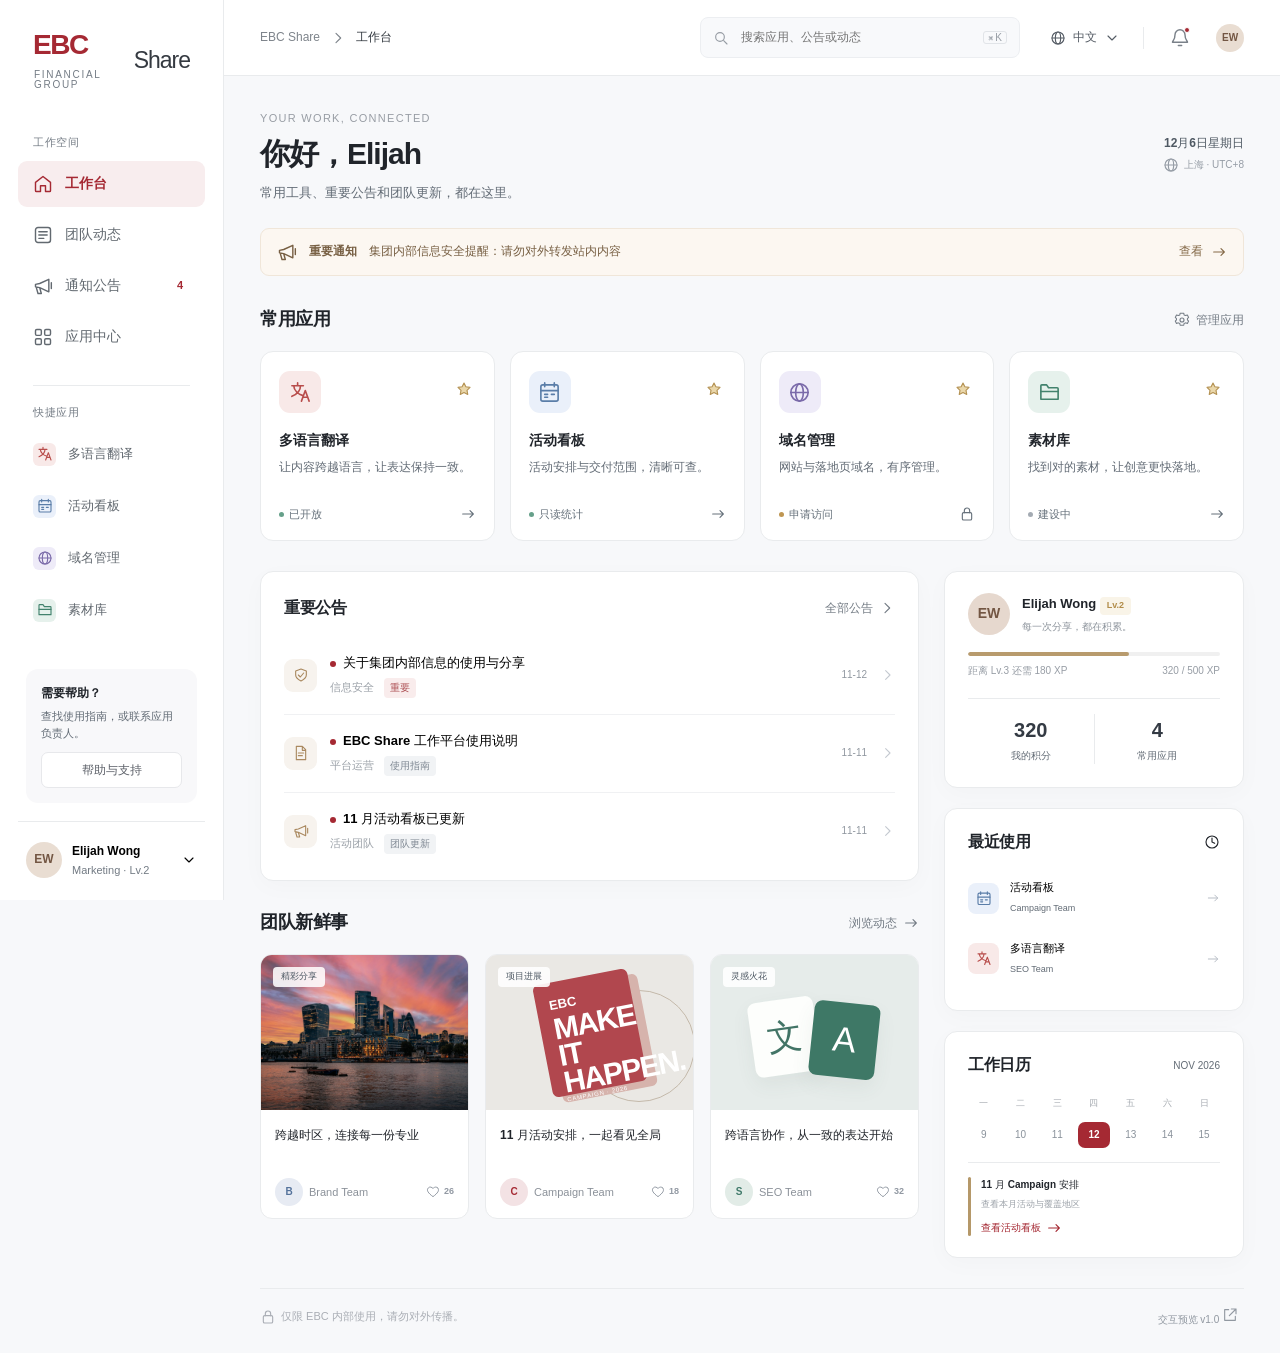
==== projects/2026-11-ebcshare-workplace/demo/index.html @ e0346288 "feat: add interactive bilingual EBC Share frontend visual proposal" ====
<!doctype html>
<html lang="zh-CN">
<head>
  <meta charset="UTF-8"><meta name="viewport" content="width=device-width, initial-scale=1">
  <meta name="theme-color" content="#a52933"><meta name="robots" content="noindex,nofollow">
  <meta name="description" content="EBC Share 集团工作平台：团队动态、工作工具与重要公告。可交互前端视觉方案。">
  <link rel="icon" href="favicon.svg" type="image/svg+xml">
<title>EBC Share · 工作台</title>
  <link rel="stylesheet" href="styles.css">
</head>
<body>
  <a class="skip-link" href="#main">跳转到主要内容 / Skip to content</a>
  <div id="app"></div>
  <div id="overlay-root"></div>
  <div id="toast" class="toast" role="status" aria-live="polite"></div>
  <script src="data.js"></script><script src="app.js"></script>
</body>
</html>
---- projects/2026-11-ebcshare-workplace/demo/styles.css ----
@charset "UTF-8";
:root{--red:#a52933;--red-dark:#85212a;--red-soft:#f8edee;--ink:#20242a;--muted:#737980;--line:#e9ebed;--bg:#f7f8fa;--white:#fff;--green:#337867;--shadow:0 6px 24px #252c3906;--radius:16px;--font:Inter,-apple-system,BlinkMacSystemFont,"Segoe UI","PingFang SC","Microsoft YaHei",sans-serif}
*{box-sizing:border-box}body{margin:0;color:var(--ink);background:var(--bg);font:14px/1.55 var(--font);-webkit-font-smoothing:antialiased}button,input,select,textarea{font:inherit}button,a{-webkit-tap-highlight-color:transparent}button{cursor:pointer}button{border:0}a{color:inherit;text-decoration:none}button:disabled{cursor:not-allowed;opacity:.55}input,textarea,select{min-width:0}img{display:block;max-width:100%}svg{flex-shrink:0}button:focus-visible,a:focus-visible,input:focus-visible,select:focus-visible,textarea:focus-visible{outline:3px solid #377dbb;outline-offset:3px}h1,h2,h3,h4,p{margin:0}h1{font-size:30px;line-height:1.35;letter-spacing:-1px;font-weight:650}h2{font-size:18px;letter-spacing:-.4px;font-weight:650}h3{font-size:16px;font-weight:620}small{font-size:12px}strong{font-weight:650}.muted{color:var(--muted)}.icon{width:20px;height:20px;stroke:currentColor;stroke-width:1.7;fill:none;stroke-linecap:round;stroke-linejoin:round}.icon.small{width:16px;height:16px}.skip-link{position:fixed;top:-80px;left:20px;z-index:999;background:#fff;padding:12px}.skip-link:focus{top:10px}
.sidebar{width:224px;background:var(--white);border-right:1px solid var(--line);position:fixed;inset:0 auto 0 0;z-index:35;display:flex;flex-direction:column;padding:31px 18px 18px}.brand{display:flex;align-items:center;gap:9px;padding:0 15px 31px;letter-spacing:-1px}.brand-ebc{font-family:Arial,sans-serif;font-size:28px;letter-spacing:-1.5px;font-weight:800;color:var(--red);line-height:1}.brand-word{font-size:23px;font-weight:400;color:#353a41}.brand-sub{font-size:10px;letter-spacing:1.7px;color:#999da2;padding-left:1px;line-height:1;margin-top:9px}.nav-caption{font-size:11px;color:#979da3;letter-spacing:.7px;padding:13px 15px 10px}.nav-link{width:100%;display:flex;align-items:center;gap:12px;min-height:46px;padding:12px 15px;margin-bottom:5px;border-radius:9px;color:#626970;transition:background .15s,color .15s;font-weight:500;background:transparent;text-align:left}.nav-link:hover{background:#f5f6f8;color:var(--ink)}.nav-link.active{background:var(--red-soft);color:var(--red);font-weight:650}.nav-link .count{margin-left:auto;background:#fff;padding:0 7px;font-size:11px;border-radius:5px;color:var(--red)}.nav-divider{height:1px;background:var(--line);margin:20px 15px 5px}.sidebar-tools .nav-link{font-size:13px}.app-mini{display:grid;place-items:center;width:23px;height:23px;border-radius:6px}.sidebar-bottom{margin-top:auto}.support-box{margin:28px 8px 18px;background:#f8f8fa;padding:15px;border-radius:12px}.support-box h4{font-size:12px;margin-bottom:5px}.support-box p{font-size:11px;color:var(--muted);margin-bottom:10px}.support-box button{font-size:12px;background:white;border:1px solid #e7e8eb;width:100%;padding:8px;border-radius:7px;color:#5e626a}.profile-row{display:flex;align-items:center;gap:10px;border-top:1px solid var(--line);padding:18px 8px 3px;width:100%;background:white;text-align:left}.avatar{display:grid;place-items:center;width:36px;height:36px;border-radius:50%;background:#e9ddd2;color:#735643;font-size:12px;font-weight:650;flex-shrink:0}.avatar.small{width:28px;height:28px;font-size:10px}.avatar.red{background:#f3e2e4;color:var(--red)}.avatar.green{background:#e2ece7;color:#3f7969}.avatar.blue{background:#e7ebf3;color:#54729b}.profile-copy{flex:1}.profile-copy strong{font-size:12px}.profile-copy span{display:block;font-size:11px;color:#8d9299}.preview-chip{font-size:9px;text-transform:uppercase;letter-spacing:.5px;background:#f2f3f5;border-radius:4px;padding:3px 5px;color:#747a82}
.shell{margin-left:224px}.topbar{height:76px;border-bottom:1px solid var(--line);display:flex;gap:24px;align-items:center;background:#ffffffed;padding:0 36px;position:sticky;top:0;z-index:25;backdrop-filter:blur(12px)}.breadcrumb{display:flex;align-items:center;gap:10px;font-size:12px;color:#7e848b;white-space:nowrap}.breadcrumb b{color:#343a41;font-weight:550}.top-search{margin-left:auto;display:flex;align-items:center;gap:10px;border:1px solid #eceef1;background:#f8f9fb;border-radius:8px;width:320px;padding:9px 12px;color:#969ca4}.top-search input{background:none;border:0;outline:0;width:100%;font-size:12px;color:var(--ink)}.top-search kbd{font:10px var(--font);border:1px solid #e1e4e8;padding:0 4px;border-radius:3px;white-space:nowrap}.top-actions{display:flex;align-items:center;gap:17px}.lang-button{display:flex;align-items:center;gap:7px;background:none;color:#555c65;font-size:12px;min-height:40px}.icon-button{display:grid;place-items:center;width:38px;height:38px;background:none;color:#7a8189;border-radius:8px;position:relative}.icon-button:hover{background:#f0f2f5;color:#222}.notification-dot{position:absolute;width:6px;height:6px;border-radius:50%;right:9px;top:8px;background:var(--red);border:1px solid white}.top-divider{height:22px;width:1px;background:var(--line)}.mobile-toggle{display:none}.main{max-width:1640px;margin:auto;padding:34px 36px 25px;min-height:calc(100vh - 76px)}.page-heading{display:flex;justify-content:space-between;align-items:center;margin-bottom:25px;gap:18px}.page-heading p{color:var(--muted);font-size:13px;margin-top:8px}.page-kicker{font-size:11px;letter-spacing:1.3px;color:#989da4;margin-bottom:7px}.date-box{text-align:right;font-size:12px;color:#7d858e}.date-box strong{display:block;font-weight:550;color:#4f5963;margin-bottom:4px}.date-box span{display:inline-flex;align-items:center;gap:5px;font-size:10px;color:#959ca5}.notice-strip{display:flex;align-items:center;gap:12px;background:#fcf7f1;border:1px solid #f0e6d9;padding:13px 16px;border-radius:9px;margin-bottom:29px;color:#775f43;font-size:12px}.notice-strip strong{white-space:nowrap;font-weight:600}.notice-strip .notice-text{white-space:nowrap;overflow:hidden;text-overflow:ellipsis;flex:1}.notice-strip button{background:none;color:#856a49;padding:0;display:flex;align-items:center;gap:8px;font-size:12px;white-space:nowrap}.section-head{display:flex;justify-content:space-between;align-items:center;margin:0 0 16px;gap:12px}.section-head .sub{font-size:12px;color:#8b929a;margin-left:9px}.text-button{display:inline-flex;align-items:center;gap:6px;background:none;color:#747c85;font-size:12px;padding:6px 0;white-space:nowrap}.text-button:hover{color:var(--red)}.app-grid{display:grid;grid-template-columns:repeat(4,minmax(0,1fr));gap:15px;margin-bottom:30px}.app-card{background:#fff;border:1px solid var(--line);border-radius:13px;padding:19px 18px 17px;transition:transform .18s,border-color .18s,box-shadow .18s;text-align:left;min-width:0;position:relative}.app-card:hover{transform:translateY(-3px);border-color:#d8bec2;box-shadow:0 8px 20px #43313c08}.app-card .app-top{display:flex;justify-content:space-between;align-items:center;margin-bottom:17px}.app-icon{width:42px;height:42px;border-radius:11px;display:grid;place-items:center}.app-icon .icon{width:23px;height:23px;stroke-width:1.7}.tone-red{background:#f8e9e8;color:#b84d4b}.tone-blue{background:#eaf0fa;color:#5a7da8}.tone-purple{background:#eeebf8;color:#7a6aa9}.tone-green{background:#e6f1ec;color:#42826d}.star-button{background:none;padding:4px;color:#c1c6cc}.star-button.active{color:#ad8c54}.star-button.active svg{fill:#ead7aa;stroke:#b49253}.app-card h3{font-size:14px;margin-bottom:5px}.app-card p{font-size:11px;line-height:1.7;color:#8a9098;min-height:37px}.app-footer{display:flex;align-items:center;justify-content:space-between;margin-top:12px;font-size:10px;color:#9aa0a8}.app-footer .icon{width:16px}.tiny-status{display:flex;align-items:center;gap:5px}.status-dot{width:5px;height:5px;border-radius:50%;background:#66a08a}.status-dot.amber{background:#bf9652}.status-dot.gray{background:#a4abb3}.app-open{position:absolute;inset:0;border:0;background:none;border-radius:13px}.app-card .star-button{position:relative;z-index:2}.workspace-grid{display:grid;grid-template-columns:minmax(0,1fr) 300px;gap:25px}.panel{background:#fff;border:1px solid var(--line);border-radius:13px;overflow:hidden;box-shadow:var(--shadow)}.panel-pad{padding:21px 23px}.panel-title{display:flex;align-items:center;justify-content:space-between;margin-bottom:13px}.panel-title h2{font-size:16px}.announcement-row{display:flex;gap:13px;padding:16px 0;align-items:center;border-bottom:1px solid #f0f1f3;width:100%;background:none;text-align:left}.announcement-row:last-child{border-bottom:0;padding-bottom:5px}.announce-icon{background:#f7f3ee;color:#aa8960;width:33px;height:33px;border-radius:9px;display:grid;place-items:center;flex-shrink:0}.announce-icon .icon{width:16px;height:16px}.announce-body{flex:1;min-width:0}.announce-body strong{display:block;font-size:13px;line-height:1.5;font-weight:550;white-space:nowrap;overflow:hidden;text-overflow:ellipsis}.announce-body p{font-size:10px;color:#9ba1a8;margin-top:6px;display:flex;gap:10px;align-items:center}.tiny-tag{display:inline-block;padding:2px 6px;border-radius:4px;font-size:9px;font-weight:500}.tiny-tag.red{background:#f9ecec;color:#ae5256}.tiny-tag.gray{background:#f1f3f5;color:#7e8792}.tiny-tag.green{background:#edf5f0;color:#438268}.announcement-row time{color:#9198a0;font-size:10px;white-space:nowrap}.announcement-row>.icon{color:#c4c9d0;width:15px}.stories-section{margin-top:27px}.story-grid{display:grid;grid-template-columns:repeat(3,minmax(0,1fr));gap:16px}.story-card{border:1px solid var(--line);background:#fff;border-radius:12px;overflow:hidden;min-width:0;transition:box-shadow .18s,transform .18s}.story-card:hover{transform:translateY(-3px);box-shadow:0 8px 25px #30374309}.story-media{height:155px;position:relative;overflow:hidden;cursor:pointer;background:#e8eaef}.story-media img{width:100%;height:100%;object-fit:cover;transition:transform .35s}.story-card:hover img{transform:scale(1.04)}.media-label{position:absolute;top:12px;left:12px;background:#ffffffde;padding:3px 8px;border-radius:4px;font-size:9px;color:#4e5964;backdrop-filter:blur(10px)}.story-content{padding:15px 14px 12px}.story-content h3{font-size:12px;line-height:1.7;font-weight:570;min-height:41px;cursor:pointer}.story-meta{display:flex;align-items:center;gap:6px;margin-top:12px;font-size:9px;color:#8b9199}.story-meta span{flex:1}.like-btn{display:flex;align-items:center;gap:4px;background:none;padding:3px 0;color:#9299a3;font-size:9px}.like-btn .icon{width:14px;height:14px}.like-btn.liked{color:var(--red)}.like-btn.liked svg{fill:#e9bcc1}.media-campaign{background:#eae8e4;display:flex;align-items:center;justify-content:center;gap:8px;isolation:isolate}.campaign-graphic{background:#b1474e;border-radius:6px;width:96px;height:114px;transform:rotate(-11deg);box-shadow:9px 7px 0 #d6b3ac;position:relative;padding:13px;color:#fff;display:flex;flex-direction:column;justify-content:space-between}.campaign-graphic:before{content:"EBC";font-size:13px;font-weight:750}.campaign-graphic b{font-size:30px;line-height:.9;letter-spacing:-1.5px}.campaign-graphic span{font-size:6px;letter-spacing:.8px}.graphic-ring{position:absolute;width:112px;height:112px;border:1px solid #c4b9aa;border-radius:50%;left:calc(50% - 7px);top:35px;z-index:-1}.media-translation{background:#e6ecea;display:grid;place-items:center;isolation:isolate}.language-art{display:flex;align-items:center;font-weight:500;gap:8px;transform:rotate(-8deg)}.language-art i{display:grid;place-items:center;width:66px;height:75px;background:#fdfefc;border-radius:8px;font-size:35px;font-style:normal;box-shadow:0 8px 20px #45605312;color:#427466}.language-art i+ i{background:#3e7866;color:#fff;margin-left:-12px;transform:rotate(14deg) translateY(12px)}.media-design{background:#e8e8f2;display:grid;place-items:center}.design-art{display:grid;grid-template-columns:repeat(2,54px);gap:7px;transform:rotate(-12deg)}.design-art i{width:54px;height:54px;background:#a7a1c4;border-radius:6px}.design-art i:nth-child(2){background:#d1aec3;border-radius:50%}.design-art i:nth-child(3){background:#f5f1eb}.design-art i:nth-child(4){background:#7f839f;border-radius:4px 28px 4px 4px}.media-life{background:#e9ddcc;display:grid;place-items:center}.life-art{width:95px;height:95px;border-radius:50%;border:17px solid #c09d6e;box-shadow:0 0 0 8px #f8f4eb,12px 18px 18px #755f371f}.right-col{display:flex;flex-direction:column;gap:20px}.personal-head{display:flex;align-items:center;gap:12px}.personal-head .avatar{width:42px;height:42px;background:#e6d8ce;font-size:14px}.personal-head h3{font-size:13px}.personal-head p{font-size:10px;color:#8d949c;margin-top:4px}.level{display:inline-flex;align-items:center;gap:4px;font-size:9px;color:#b28d4a;background:#f9f4e8;padding:2px 7px;border-radius:4px}.progress-track{height:4px;background:#f0f0f0;border-radius:10px;margin:17px 0 7px;overflow:hidden}.progress-track span{display:block;height:100%;background:#b89b6d;width:64%;border-radius:10px}.progress-label{display:flex;justify-content:space-between;font-size:9px;color:#979da5}.personal-stats{display:flex;justify-content:space-between;margin:19px 0 2px;padding-top:15px;border-top:1px solid var(--line)}.personal-stats button{background:none;text-align:center;flex:1;color:var(--muted);font-size:10px}.personal-stats strong{display:block;color:#343b44;font-size:20px;font-weight:600;margin-bottom:2px;font-variant-numeric:tabular-nums}.personal-stats button+button{border-left:1px solid var(--line)}.recent-item{display:flex;align-items:center;gap:11px;padding:11px 0;background:none;width:100%;text-align:left}.recent-item .app-icon{width:31px;height:31px;border-radius:8px}.recent-item .app-icon .icon{width:16px}.recent-item .copy{flex:1;min-width:0}.recent-item strong{display:block;font-size:11px;font-weight:550}.recent-item span.muted{font-size:9px}.recent-item>.icon{width:14px;color:#b8bec6}.mini-calendar{display:grid;grid-template-columns:repeat(7,1fr);gap:5px;text-align:center;font-size:10px;margin:12px 0 14px}.mini-calendar span{display:grid;place-items:center;height:26px;color:#8a929b}.mini-calendar .cal-today{background:var(--red);color:white;border-radius:7px;font-weight:650}.mini-calendar .cal-day{color:#a5aab0;font-size:9px}.schedule-item{display:flex;gap:10px;border-top:1px solid var(--line);padding-top:14px}.schedule-bar{width:3px;background:#b59869;border-radius:2px;flex-shrink:0}.schedule-item strong{font-size:10px;display:block;font-weight:550}.schedule-item p{color:#9ca2a9;font-size:9px;margin-top:5px}.schedule-item button{font-size:10px;background:none;color:var(--red);padding:8px 0 0;display:flex;gap:5px;align-items:center}.footer{color:#aaaeb5;font-size:10px;display:flex;justify-content:space-between;gap:12px;margin-top:30px;padding-top:17px;border-top:1px solid var(--line)}.footer span{display:flex;align-items:center;gap:5px}.footer button{background:none;color:#9198a1;font-size:10px}.mobile-nav{display:none}
.button{display:inline-flex;justify-content:center;align-items:center;gap:7px;border:1px solid #e0e3e7;background:#fff;color:#59616a;padding:10px 16px;border-radius:8px;font-weight:550;font-size:12px;min-height:40px;transition:background .15s}.button:hover{background:#f5f6f8}.button.primary{background:var(--red);color:#fff;border-color:var(--red)}.button.primary:hover{background:var(--red-dark)}.button.soft{background:var(--red-soft);color:var(--red);border-color:transparent}.button .icon{width:16px;height:16px}.toolbar{display:flex;align-items:center;gap:14px;margin-bottom:22px;flex-wrap:wrap}.tabs{display:flex;gap:6px;flex-wrap:wrap}.tab{padding:9px 15px;border-radius:7px;background:transparent;color:#7b828b;font-size:12px;min-height:38px}.tab.active{background:#fff;box-shadow:0 2px 5px #27324107;color:#333a43;border:1px solid #e5e7ea}.tab:not(.active):hover{background:#eceff3}.filters{margin-left:auto;display:flex;gap:9px;align-items:center}.field{border:1px solid #dfe3e7;background:#fff;border-radius:8px;min-height:40px;padding:9px 12px;outline:none;font-size:12px;color:#4c5560}.field:focus{border-color:#bd8c92}.search-field{min-width:200px}.app-catalog{grid-template-columns:repeat(3,minmax(0,1fr));gap:22px}.app-catalog .app-card{padding:24px;min-height:230px}.app-catalog .app-icon{width:48px;height:48px}.app-catalog .app-card h3{font-size:17px}.app-catalog .app-card p{font-size:12px;min-height:43px}.app-catalog .app-footer{font-size:11px;margin-top:22px}.category-eyebrow{font-size:10px;color:#959da6;margin-bottom:5px}.catalog-intro{border:1px dashed #d9dfe5;border-radius:13px;display:flex;gap:18px;align-items:center;padding:25px;background:#fafbfc;color:#77818b}.catalog-intro h3{font-size:14px;color:#535e69;margin-bottom:4px}.catalog-intro p{font-size:12px}.catalog-intro .icon{width:30px;height:30px;color:#9aa3ad}.community-layout{display:grid;grid-template-columns:minmax(0,1fr) 270px;gap:26px}.community-grid{grid-template-columns:repeat(3,minmax(0,1fr))}.community-grid .story-media{height:210px}.community-grid .story-content h3{font-size:13px}.community-grid .story-meta{font-size:10px}.community-grid .story-card:nth-child(3n+2) .story-media{height:240px}.community-layout .section-head{margin-bottom:18px}.leader-row{display:flex;align-items:center;gap:10px;padding:12px 0;font-size:11px}.leader-rank{width:15px;color:#a7a0a0;font-variant-numeric:tabular-nums}.leader-rank.top{color:#b89556;font-weight:650}.leader-name{flex:1}.leader-name small{display:block;font-size:9px;color:#939ba4;margin-top:3px}.leader-points{font-size:11px;color:#858d96;font-variant-numeric:tabular-nums}.community-prompt{padding:22px;border:1px solid #e9e0d6;background:#fcf9f5;border-radius:13px;margin-top:20px}.community-prompt h3{font-size:14px;margin-bottom:7px}.community-prompt p{font-size:11px;color:#96856d;line-height:1.9;margin-bottom:15px}.empty{padding:60px 20px;text-align:center;color:#949da6;grid-column:1/-1}.empty .icon{width:36px;height:36px;margin-bottom:12px}.empty h3{font-size:15px;color:#65717c;margin-bottom:7px}.empty p{font-size:12px}.empty .button{margin-top:18px}.full-announcements .announcement-row{padding:23px 3px}.full-announcements .announce-body strong{font-size:15px}.full-announcements .announce-body p{font-size:11px}.full-announcements .announce-icon{width:42px;height:42px;margin-right:8px}.full-announcements .announcement-row time{font-size:11px}.unread-dot{width:6px;height:6px;display:inline-block;border-radius:50%;background:var(--red);margin-right:7px}.news-layout{display:grid;grid-template-columns:minmax(0,1fr) 260px;gap:25px}.info-card p{font-size:12px;color:#88929a;line-height:1.9;margin-top:12px}.info-link{display:flex;align-items:center;gap:9px;padding:12px 0;border-top:1px solid var(--line);font-size:12px;background:none;color:#687580;width:100%;text-align:left;margin-top:15px}
.modal-backdrop{position:fixed;inset:0;background:#18212d60;backdrop-filter:blur(4px);z-index:90;display:flex;align-items:center;justify-content:center;padding:24px;animation:fade .15s}.modal{background:#fff;border-radius:18px;width:min(660px,100%);max-height:calc(100dvh - 48px);overflow:auto;box-shadow:0 24px 80px #1c26382b;position:relative}.modal.large{width:min(920px,100%)}.modal.drawer{border-radius:18px 0 0 18px;width:430px;height:100dvh;max-height:100dvh;margin-left:auto}.modal-backdrop.drawer-backdrop{padding:0}.modal-head{padding:23px 28px;border-bottom:1px solid var(--line);display:flex;align-items:center;justify-content:space-between;gap:15px}.modal-head h2{font-size:18px}.modal-body{padding:27px 28px}.modal-foot{display:flex;justify-content:flex-end;gap:10px;padding:19px 28px;border-top:1px solid var(--line);background:#fcfcfd;position:sticky;bottom:0}.modal-body .lead{font-size:13px;color:#858e97;line-height:1.9;margin-bottom:20px}.modal-body label{display:block;font-weight:550;font-size:12px;margin:17px 0 7px}.modal-body .field{width:100%}.modal-body textarea{min-height:130px;resize:vertical}.form-error{font-size:11px;color:var(--red);margin:7px 0}.form-note{font-size:11px;color:#9a8286;margin:12px 0}.modal-app-head{display:flex;gap:15px;align-items:center;margin-bottom:23px}.modal-app-head .app-icon{width:58px;height:58px}.modal-app-head h3{font-size:22px}.modal-app-head p{font-size:12px;color:#9199a2;margin-top:5px}.details-grid{display:grid;grid-template-columns:1fr 1fr;gap:21px;padding:23px 0;border-top:1px solid var(--line);border-bottom:1px solid var(--line)}.details-grid dt{color:#929ca6;font-size:11px;margin-bottom:5px}.details-grid dd{margin:0;font-size:12px;color:#4b5965}.callout{padding:15px 17px;background:#f8f9fb;border:1px solid #eceff3;border-radius:9px;font-size:12px;color:#7e8994;line-height:1.8;margin-top:20px}.callout strong{color:#5b6876}.check-row{display:flex;align-items:center;gap:12px;padding:15px 0;border-bottom:1px solid var(--line)}.check-row .app-icon{width:36px;height:36px}.check-row strong{font-size:13px;flex:1}.check-row input{accent-color:var(--red);width:17px;height:17px}.toast{position:fixed;bottom:30px;left:calc(50% + 112px);transform:translate(-50%,15px);background:#27322ff2;color:#fff;padding:12px 22px;border-radius:10px;z-index:120;font-size:12px;box-shadow:0 8px 25px #12222225;opacity:0;pointer-events:none;transition:.2s;max-width:calc(100vw - 40px);text-align:center}.toast.visible{opacity:1;transform:translate(-50%,0)}.article-title{font-size:25px;line-height:1.6;margin-bottom:14px}.article-meta{display:flex;align-items:center;gap:10px;color:#949da5;font-size:11px;border-bottom:1px solid var(--line);padding-bottom:21px;margin-bottom:24px}.article-text p{font-size:14px;line-height:2;color:#66717a;margin-bottom:18px;white-space:pre-line}.article-text h3{font-size:16px;margin:25px 0 12px}.article-cover{border-radius:10px;margin-bottom:25px;overflow:hidden}.article-cover .story-media{height:260px}.article-actions{display:flex;gap:16px;align-items:center;padding-top:18px;border-top:1px solid var(--line)}.article-actions .like-btn{font-size:12px;padding:9px}.article-actions .like-btn .icon{width:19px;height:19px}.notification-item{padding:18px 0;border-bottom:1px solid var(--line);display:flex;gap:12px;background:none;width:100%;text-align:left}.notification-item strong{font-size:13px;display:block}.notification-item p{font-size:11px;color:#8c969f;margin:5px 0}.notification-item small{font-size:10px;color:#acb2b9}.notification-item .icon{color:#ab7780;width:18px}.tab-line{border-bottom:1px solid var(--line);display:flex;gap:24px;margin-bottom:20px}.tab-line button{background:none;padding:13px 0;color:#8d96a0;font-size:12px;border-bottom:2px solid transparent}.tab-line button.active{color:var(--red);border-color:var(--red)}.mobile-sidebar-backdrop{display:none}
.board-summary{display:grid;grid-template-columns:repeat(4,minmax(0,1fr));gap:17px;margin-bottom:25px}.metric{padding:20px 22px;background:white;border:1px solid var(--line);border-radius:12px}.metric>span{color:#8c969f;font-size:11px}.metric strong{display:block;font-size:29px;line-height:1.3;font-weight:600;margin:7px 0;color:#34424d;font-variant-numeric:tabular-nums}.metric strong small{font-size:12px;font-weight:400;color:#adb3b9;margin-left:5px}.metric p{font-size:10px;color:#a0a8b0}.board-chart{display:flex;gap:16px;align-items:flex-end;height:190px;padding:20px 20px 0}.chart-bar{flex:1;display:flex;align-items:center;flex-direction:column;height:100%;justify-content:flex-end;gap:7px;background:none;font-size:10px;color:#8d98a3;padding:0}.bar-track{width:70%;background:#eee5e6;border-radius:5px 5px 0 0;max-width:50px;transition:background .2s}.chart-bar.selected .bar-track,.chart-bar:hover .bar-track{background:#ae5962}.chart-bar b{font-size:10px;color:#6c7883;font-weight:500}.chart-bar span:last-child{margin-top:5px}.board-charts{display:grid;grid-template-columns:1.35fr 1fr;gap:22px;margin-bottom:25px}.type-bars{padding-top:10px}.type-row{display:grid;grid-template-columns:110px 1fr 22px;gap:12px;align-items:center;font-size:10px;color:#89939c;padding:5px 0}.type-track{height:7px;background:#f3f3f5;border-radius:4px;overflow:hidden}.type-track span{display:block;background:#bba9ad;height:100%;border-radius:4px}.table-wrap{overflow-x:auto}table{border-collapse:collapse;width:100%;font-size:12px}th{font-size:10px;font-weight:550;color:#89939c;background:#f8f9fb;text-align:left;padding:13px 17px;white-space:nowrap}td{padding:17px;border-bottom:1px solid #eef0f3;color:#667480}tbody tr:last-child td{border-bottom:0}tbody tr:hover{background:#fcfafb}td strong{font-size:12px;font-weight:550;color:#3a4853}.table-chips{display:flex;gap:4px;flex-wrap:wrap}.table-chips span{font-size:9px;padding:3px 6px;background:#f3f1f4;border-radius:4px;color:#8c8290}.board-table-top{padding:20px 22px 0}.board-table-top .toolbar{margin-bottom:16px}.pagination{display:flex;justify-content:space-between;align-items:center;padding:17px 22px;color:#98a0a8;font-size:11px}.pagination .button{padding:5px 10px;min-height:30px;font-size:10px}.board-note{padding:15px 20px;background:#fcfaf7;font-size:10px;color:#9b8a74;border-top:1px solid #f0e9df;line-height:1.9}.preview-label{font-size:10px;color:#9b8a75;background:#f6f0e8;padding:3px 8px;border-radius:4px}.tool-placeholder{border:1px solid var(--line);background:#fff;border-radius:13px;padding:28px}.tool-placeholder h2{font-size:19px;margin-bottom:10px}.tool-placeholder p{color:#8c959f;font-size:12px;line-height:1.9}.inline-actions{display:flex;gap:10px;flex-wrap:wrap;margin-top:20px}.tool-split{display:grid;grid-template-columns:1fr 1fr;gap:0;border:1px solid var(--line);border-radius:12px;overflow:hidden;margin-top:20px}.tool-pane{padding:22px;min-height:240px;background:#fff}.tool-pane+div{border-left:1px solid var(--line);background:#fafbfc}.tool-pane textarea{width:100%;border:0;outline:none;resize:vertical;min-height:180px;font-size:14px;line-height:1.9}.tool-pane p{font-size:14px;line-height:1.9}.tagline-row{display:flex;justify-content:space-between;align-items:center;margin-bottom:20px}.asset-grid{display:grid;grid-template-columns:repeat(3,1fr);gap:20px}.asset-card{border:1px solid var(--line);border-radius:12px;background:white;overflow:hidden}.asset-card .story-media{height:180px}.asset-card .asset-details{padding:16px}.asset-details h3{font-size:13px}.asset-details p{font-size:10px;color:#9aa2aa;margin:7px 0}.asset-details .button{width:100%;margin-top:10px}.profile-banner{display:flex;align-items:center;gap:24px;background:#fff;border:1px solid var(--line);padding:28px;border-radius:14px;margin-bottom:25px}.profile-banner .avatar{width:66px;height:66px;font-size:22px}.profile-banner h2{font-size:23px}.profile-banner p{font-size:12px;color:#8c969f;margin-top:7px}.profile-banner .button{margin-left:auto}.settings-row{display:flex;align-items:center;gap:20px;border-bottom:1px solid var(--line);padding:20px 0}.settings-row:last-child{border:0}.settings-row .settings-copy{flex:1}.settings-row strong{font-size:13px;display:block}.settings-row p{font-size:11px;color:#98a1a9;margin-top:5px}.settings-row select{width:170px}.upload-zone{border:1px dashed #d3d9df;border-radius:9px;padding:20px;text-align:center;background:#fafbfc;color:#8c959d;font-size:12px}.upload-zone input{margin-top:10px;font-size:11px;max-width:100%}.tag-pills{display:flex;gap:7px;flex-wrap:wrap}.tag-pill{background:#f0f2f5;font-size:10px;color:#7f8b97;padding:4px 8px;border-radius:4px}
@keyframes fade{from{opacity:0}to{opacity:1}}@media(min-width:1700px){.main{padding:42px 55px}.topbar{padding:0 55px}.workspace-grid{grid-template-columns:minmax(0,1fr) 330px}.story-media{height:190px}.app-card{padding:24px}.app-card h3{font-size:16px}.app-card p{font-size:12px}.community-grid .story-media{height:250px}}
@media(max-width:1250px){.sidebar{width:200px;padding-left:13px;padding-right:13px}.shell{margin-left:200px}.topbar{padding:0 26px;gap:15px}.main{padding:28px 26px}.top-search{width:270px}.workspace-grid{grid-template-columns:minmax(0,1fr) 260px;gap:18px}.app-grid{gap:12px}.app-card{padding:16px 14px}.app-card p{font-size:10px}.community-layout{grid-template-columns:minmax(0,1fr) 230px;gap:20px}.community-grid{grid-template-columns:repeat(2,1fr)}.story-grid{gap:12px}.story-media{height:135px}.story-content{padding:12px}.story-meta{gap:4px}.toast{left:calc(50% + 100px)}}
@media(max-width:1080px){.sidebar{width:80px;padding:24px 10px 15px}.brand{padding:0 7px 25px}.brand-ebc{font-size:24px}.brand-word,.brand-sub,.nav-caption,.nav-link>span:not(.app-mini),.nav-link>.count,.sidebar-tools,.support-box,.profile-copy,.preview-chip,.sidebar .nav-divider{display:none}.nav-link{padding:13px;justify-content:center;margin-bottom:10px}.profile-row{justify-content:center;padding:15px 0}.profile-row>.icon{display:none}.shell{margin-left:80px}.breadcrumb{display:none}.topbar{padding:0 25px}.top-search{margin-left:0;margin-right:auto;width:min(430px,60%)}.workspace-grid{grid-template-columns:minmax(0,1fr) 250px}.right-col .panel-pad{padding:19px}.app-catalog{grid-template-columns:repeat(2,minmax(0,1fr))}.community-layout{grid-template-columns:minmax(0,1fr) 230px}.toast{left:calc(50% + 40px)}.story-grid{grid-template-columns:repeat(2,minmax(0,1fr))}.stories-section .story-card:last-child{display:none}.news-layout{grid-template-columns:1fr}.news-layout aside{display:none}.board-charts{grid-template-columns:1fr 1fr}.type-row{grid-template-columns:90px 1fr 20px;font-size:9px}.asset-grid{grid-template-columns:repeat(2,1fr)}}
@media(max-width:780px){.workspace-grid{grid-template-columns:1fr}.right-col{display:grid;grid-template-columns:1fr 1fr;gap:18px}.right-col>.panel:first-child{display:none}.app-grid{grid-template-columns:repeat(2,minmax(0,1fr))}.app-card h3{font-size:15px}.app-card p{font-size:12px;min-height:0}.app-footer{margin-top:15px}.community-layout{grid-template-columns:1fr}.community-layout aside{display:none}.date-box{display:none}.board-charts{grid-template-columns:1fr}.board-summary{grid-template-columns:repeat(2,1fr)}.page-heading{align-items:flex-start}.page-heading h1{font-size:27px}.story-media{height:180px}.community-grid .story-media,.community-grid .story-card:nth-child(3n+2) .story-media{height:210px}.filters{margin-left:0}.toolbar{gap:12px}.table-wrap table{min-width:780px}.page-heading p{font-size:12px}.app-catalog .app-card{padding:21px}.board-chart{height:170px}.tool-split{grid-template-columns:1fr}.tool-pane+div{border-left:0;border-top:1px solid var(--line)}}
@media(max-width:600px){body{font-size:14px}.sidebar{display:none}.sidebar.is-open{display:flex;width:224px;z-index:80}.sidebar.is-open .brand-word,.sidebar.is-open .brand-sub,.sidebar.is-open .nav-caption,.sidebar.is-open .nav-link>span:not(.app-mini),.sidebar.is-open .sidebar-tools,.sidebar.is-open .support-box,.sidebar.is-open .profile-copy,.sidebar.is-open .preview-chip{display:block}.sidebar.is-open .nav-link{justify-content:flex-start}.sidebar.is-open .brand{padding:10px 15px 25px}.sidebar.is-open .brand-ebc{font-size:28px}.mobile-sidebar-backdrop.open{display:block;position:fixed;inset:0;background:#1b273e66;z-index:79;backdrop-filter:blur(2px)}.shell{margin-left:0}.topbar{height:62px;padding:0 17px;gap:12px}.mobile-toggle{display:grid;width:30px}.top-search{border:0;background:transparent;padding:5px 0;width:auto;flex:1}.top-search input{font-size:12px}.top-search kbd,.top-divider,.top-actions>.avatar{display:none}.top-actions{gap:9px}.lang-button{font-size:11px}.lang-button .icon{display:none}.main{padding:25px 18px 95px}.page-heading{margin-bottom:19px}.page-heading h1{font-size:25px}.page-heading p{font-size:11px;margin-top:7px}.page-kicker{font-size:9px}.notice-strip{padding:11px 12px;margin-bottom:24px;gap:8px;font-size:11px}.notice-strip strong{display:none}.notice-strip button{font-size:0;gap:0}.notice-strip button .icon{width:14px}.notice-strip>.icon{width:15px;height:15px}.section-head{margin-bottom:13px}.section-head h2{font-size:16px}.text-button{font-size:11px}.app-grid{gap:11px;margin-bottom:25px}.app-card{padding:17px 15px}.app-card .app-top{margin-bottom:13px}.app-icon{width:36px;height:36px;border-radius:9px}.app-icon .icon{width:21px;height:21px}.app-card h3{font-size:13px}.app-card p{font-size:10px;line-height:1.7;min-height:34px}.app-footer{font-size:9px;margin-top:11px}.workspace-grid{gap:20px}.panel-pad{padding:19px 17px}.panel-title h2{font-size:15px}.announcement-row{gap:10px;padding:15px 0}.announce-body strong{font-size:12px}.announce-body p{font-size:9px}.announcement-row time{font-size:9px}.announcement-row>.icon{display:none}.announce-icon{width:29px;height:29px;border-radius:7px}.story-grid{gap:11px}.story-media{height:142px}.story-content{padding:12px}.story-content h3{font-size:11px;min-height:38px}.story-meta .avatar{width:22px;height:22px;font-size:8px}.story-meta{font-size:8px;flex-wrap:wrap}.story-meta .like-btn{font-size:9px}.right-col{grid-template-columns:1fr}.right-col>.panel:last-child{display:none}.footer{font-size:9px;flex-wrap:wrap;margin-top:24px}.footer span{max-width:100%;line-height:1.8}.mobile-nav{display:flex;position:fixed;bottom:0;left:0;right:0;padding:8px 10px calc(8px + env(safe-area-inset-bottom));background:#fffffff0;backdrop-filter:blur(15px);z-index:40;justify-content:space-around;border-top:1px solid var(--line)}.mobile-nav a{display:flex;flex-direction:column;align-items:center;justify-content:center;gap:3px;font-size:9px;color:#959da6;min-width:60px;min-height:42px}.mobile-nav a.active{color:var(--red)}.mobile-nav .icon{width:20px;height:20px}.toast{bottom:85px;left:50%;width:max-content;max-width:90%;font-size:11px}.app-catalog{grid-template-columns:1fr;gap:15px}.app-catalog .app-card{min-height:210px;padding:22px}.app-catalog .app-card p{font-size:12px}.app-catalog .app-card h3{font-size:17px}.app-catalog .app-footer{margin-top:17px}.app-catalog .app-icon{width:42px;height:42px}.catalog-intro{padding:20px}.tabs{gap:1px}.tab{font-size:11px;padding:8px 10px;min-height:40px}.filters{width:100%}.filters .field{flex:1;width:0}.search-field{min-width:0}.community-grid .story-media,.community-grid .story-card:nth-child(3n+2) .story-media{height:180px}.community-grid .story-content h3{font-size:11px}.community-grid .story-meta{font-size:8px}.page-heading>.button{padding:8px 11px;font-size:11px;white-space:nowrap}.button{min-height:44px}.full-announcements .announcement-row{padding:21px 0}.full-announcements .announce-body strong{white-space:normal;font-size:13px}.full-announcements .announce-body p{font-size:9px}.full-announcements .announce-icon{width:32px;height:32px;margin:0}.full-announcements .announcement-row time{display:none}.modal-backdrop{padding:15px}.modal{max-height:calc(100dvh - 30px);border-radius:14px}.modal-head{padding:16px 18px}.modal-head h2{font-size:16px}.modal-body{padding:20px 18px}.modal-foot{padding:16px 18px}.modal.large{width:100%}.modal.drawer{width:100%;border-radius:0}.details-grid{gap:20px 13px}.article-title{font-size:21px}.article-meta{font-size:10px}.article-text p{font-size:13px}.article-cover .story-media{height:190px}.board-summary{gap:12px}.metric{padding:16px}.metric strong{font-size:25px}.metric>span{font-size:10px}.board-table-top{padding:18px 16px 0}.board-table-top .section-head{flex-wrap:wrap}.board-note{font-size:10px}.board-chart{gap:9px;padding:10px 3px 0}.board-charts{gap:16px}.board-note .preview-label{white-space:nowrap}.tagline-row{gap:15px}.tagline-row h2{font-size:16px}.asset-grid{grid-template-columns:1fr 1fr;gap:12px}.asset-card .story-media{height:140px}.asset-details{padding:12px!important}.asset-details h3{font-size:11px}.asset-details p{font-size:9px}.asset-details .button{font-size:10px;padding:7px}.profile-banner{padding:20px;gap:16px;flex-wrap:wrap}.profile-banner .avatar{width:52px;height:52px}.profile-banner .button{margin:0;width:100%}.settings-row select{width:130px}.settings-row p{font-size:10px}.button .icon{width:16px}.app-card .star-button{min-width:30px;min-height:30px}.panel-title .sub{display:none}.personal-stats strong{font-size:24px}.tool-placeholder{padding:20px}.tool-pane{padding:18px}.notice-text{min-width:0}}
@media(prefers-reduced-motion:reduce){*,*:before,*:after{animation:none!important;transition:none!important;scroll-behavior:auto!important}}

/* Final readability pass. */
:root{--muted:#626b75}.nav-caption,.brand-sub{color:#747c85}.profile-copy span{color:#737b84}.app-card p{font-size:12px;line-height:1.7;color:#626b75}.app-footer{font-size:11px;color:#66717b}.announce-body p{font-size:11px}.story-meta{font-size:11px}.progress-label{font-size:10px}.footer{font-size:11px}.tiny-tag{font-size:10px}.text-button{font-size:12px}.top-search:focus-within{outline:2px solid #377dbb;outline-offset:2px}.bar-track{min-height:8px}
@media(max-width:600px){.app-card p{font-size:12px}.app-footer{font-size:11px}.page-heading p{font-size:12px}.story-content h3,.community-grid .story-content h3{font-size:13px;line-height:1.55}.story-meta,.community-grid .story-meta{font-size:10px}.announce-body p,.full-announcements .announce-body p{font-size:11px}.announcement-row time{font-size:10px}.footer{font-size:10px}.mobile-nav a{font-size:10px}.app-card .star-button{min-width:36px;min-height:36px}.settings-row select{width:145px}.settings-row p{font-size:11px}}

.workspace-grid>*{min-width:0}.panel,.stories-section{min-width:0}.panel-title{gap:12px}.panel-title h2{min-width:0}@media(max-width:600px){.panel-title h2{flex:1}.panel-title .text-button{flex-shrink:0}.story-meta .author{min-width:0}}
.story-meta .avatar{flex:0 0 28px}@media(max-width:600px){.story-meta .avatar{flex-basis:22px}}
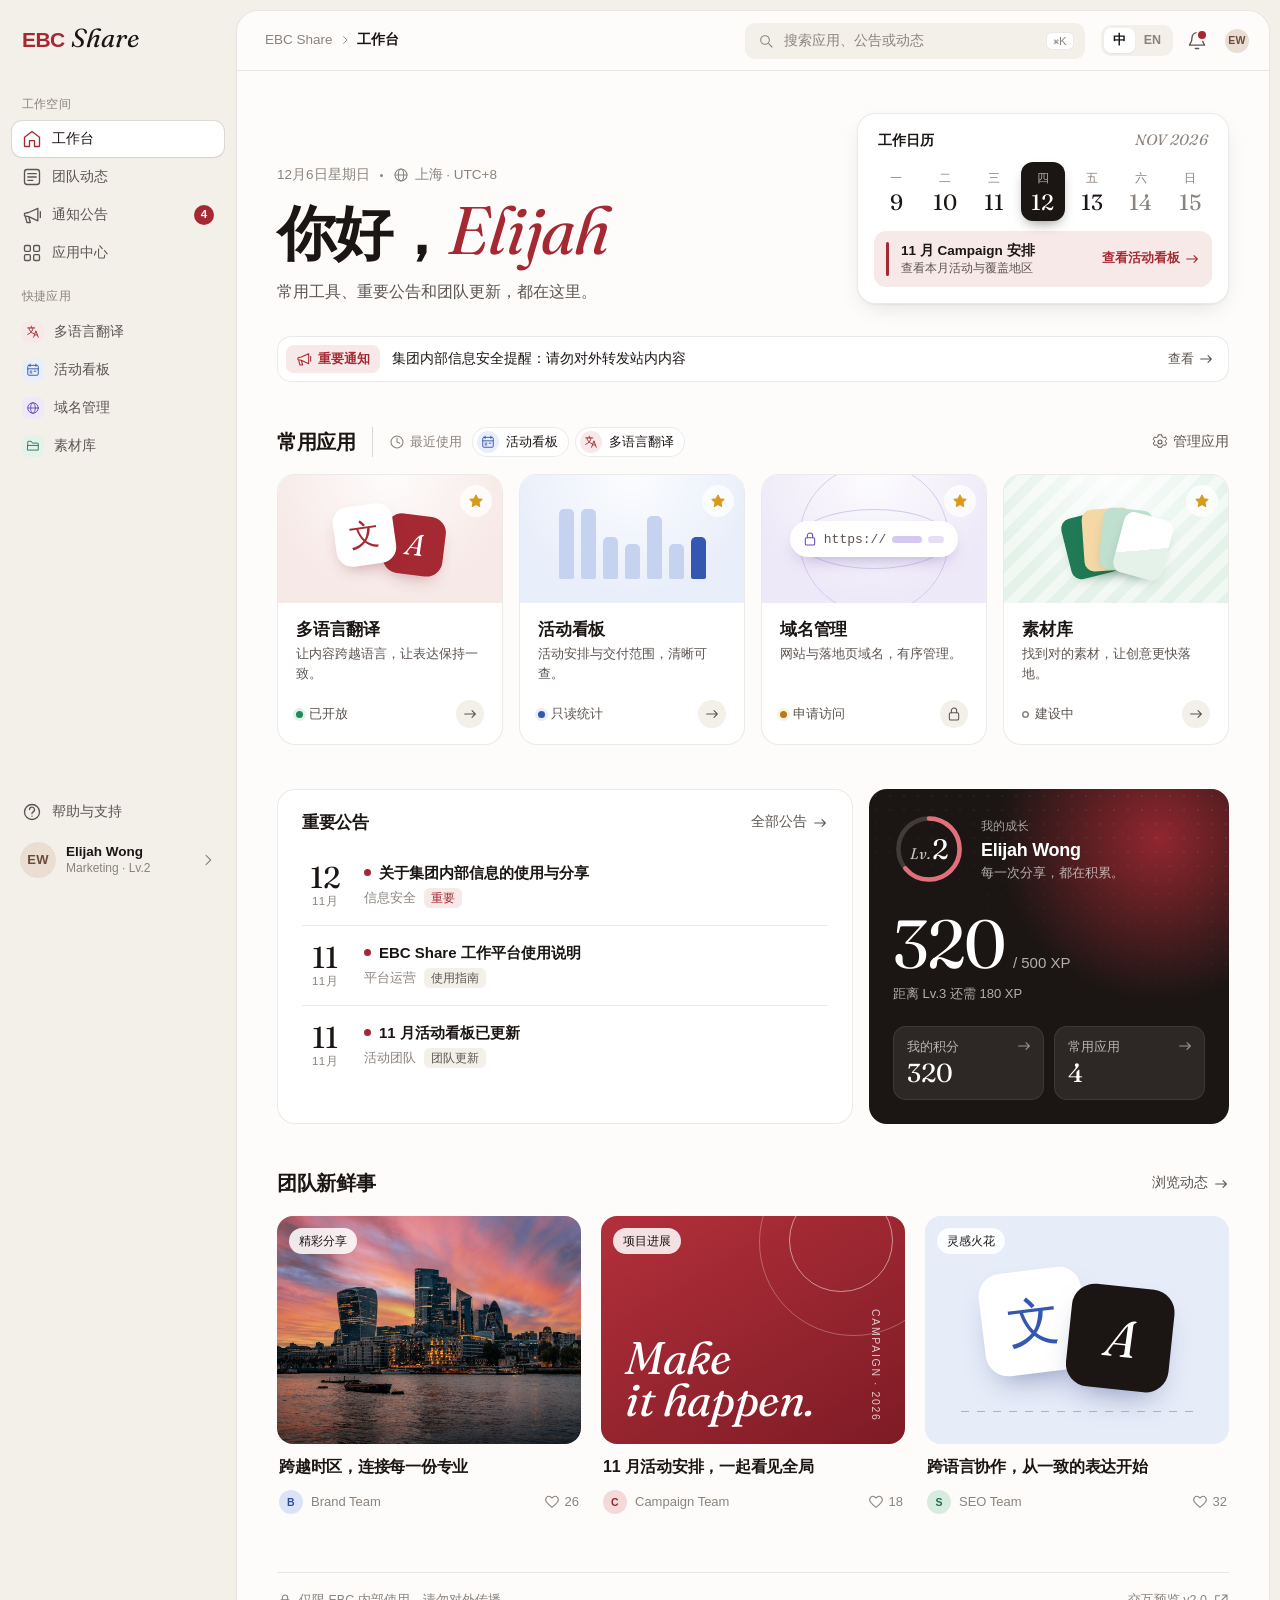
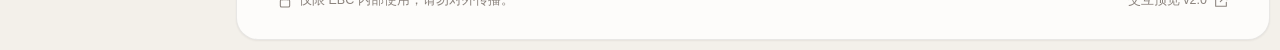
==== commit 6f8aa3fd: "C" ====
--- a/projects/2026-11-ebcshare-workplace/demo/index.html
+++ b/projects/2026-11-ebcshare-workplace/demo/index.html
@@ -2,10 +2,11 @@
 <html lang="zh-CN">
 <head>
   <meta charset="UTF-8"><meta name="viewport" content="width=device-width, initial-scale=1">
-  <meta name="theme-color" content="#a52933"><meta name="robots" content="noindex,nofollow">
+  <meta name="theme-color" content="#f3f0ea"><meta name="robots" content="noindex,nofollow">
   <meta name="description" content="EBC Share 集团工作平台：团队动态、工作工具与重要公告。可交互前端视觉方案。">
   <link rel="icon" href="favicon.svg" type="image/svg+xml">
 <title>EBC Share · 工作台</title>
+  <link rel="preload" href="assets/fonts/fraunces-latin-opsz-normal.woff2" as="font" type="font/woff2" crossorigin>
   <link rel="stylesheet" href="styles.css">
 </head>
 <body>
--- a/projects/2026-11-ebcshare-workplace/demo/styles.css
+++ b/projects/2026-11-ebcshare-workplace/demo/styles.css
@@ -1,21 +1,891 @@
-@charset "UTF-8";
-:root{--red:#a52933;--red-dark:#85212a;--red-soft:#f8edee;--ink:#20242a;--muted:#737980;--line:#e9ebed;--bg:#f7f8fa;--white:#fff;--green:#337867;--shadow:0 6px 24px #252c3906;--radius:16px;--font:Inter,-apple-system,BlinkMacSystemFont,"Segoe UI","PingFang SC","Microsoft YaHei",sans-serif}
-*{box-sizing:border-box}body{margin:0;color:var(--ink);background:var(--bg);font:14px/1.55 var(--font);-webkit-font-smoothing:antialiased}button,input,select,textarea{font:inherit}button,a{-webkit-tap-highlight-color:transparent}button{cursor:pointer}button{border:0}a{color:inherit;text-decoration:none}button:disabled{cursor:not-allowed;opacity:.55}input,textarea,select{min-width:0}img{display:block;max-width:100%}svg{flex-shrink:0}button:focus-visible,a:focus-visible,input:focus-visible,select:focus-visible,textarea:focus-visible{outline:3px solid #377dbb;outline-offset:3px}h1,h2,h3,h4,p{margin:0}h1{font-size:30px;line-height:1.35;letter-spacing:-1px;font-weight:650}h2{font-size:18px;letter-spacing:-.4px;font-weight:650}h3{font-size:16px;font-weight:620}small{font-size:12px}strong{font-weight:650}.muted{color:var(--muted)}.icon{width:20px;height:20px;stroke:currentColor;stroke-width:1.7;fill:none;stroke-linecap:round;stroke-linejoin:round}.icon.small{width:16px;height:16px}.skip-link{position:fixed;top:-80px;left:20px;z-index:999;background:#fff;padding:12px}.skip-link:focus{top:10px}
-.sidebar{width:224px;background:var(--white);border-right:1px solid var(--line);position:fixed;inset:0 auto 0 0;z-index:35;display:flex;flex-direction:column;padding:31px 18px 18px}.brand{display:flex;align-items:center;gap:9px;padding:0 15px 31px;letter-spacing:-1px}.brand-ebc{font-family:Arial,sans-serif;font-size:28px;letter-spacing:-1.5px;font-weight:800;color:var(--red);line-height:1}.brand-word{font-size:23px;font-weight:400;color:#353a41}.brand-sub{font-size:10px;letter-spacing:1.7px;color:#999da2;padding-left:1px;line-height:1;margin-top:9px}.nav-caption{font-size:11px;color:#979da3;letter-spacing:.7px;padding:13px 15px 10px}.nav-link{width:100%;display:flex;align-items:center;gap:12px;min-height:46px;padding:12px 15px;margin-bottom:5px;border-radius:9px;color:#626970;transition:background .15s,color .15s;font-weight:500;background:transparent;text-align:left}.nav-link:hover{background:#f5f6f8;color:var(--ink)}.nav-link.active{background:var(--red-soft);color:var(--red);font-weight:650}.nav-link .count{margin-left:auto;background:#fff;padding:0 7px;font-size:11px;border-radius:5px;color:var(--red)}.nav-divider{height:1px;background:var(--line);margin:20px 15px 5px}.sidebar-tools .nav-link{font-size:13px}.app-mini{display:grid;place-items:center;width:23px;height:23px;border-radius:6px}.sidebar-bottom{margin-top:auto}.support-box{margin:28px 8px 18px;background:#f8f8fa;padding:15px;border-radius:12px}.support-box h4{font-size:12px;margin-bottom:5px}.support-box p{font-size:11px;color:var(--muted);margin-bottom:10px}.support-box button{font-size:12px;background:white;border:1px solid #e7e8eb;width:100%;padding:8px;border-radius:7px;color:#5e626a}.profile-row{display:flex;align-items:center;gap:10px;border-top:1px solid var(--line);padding:18px 8px 3px;width:100%;background:white;text-align:left}.avatar{display:grid;place-items:center;width:36px;height:36px;border-radius:50%;background:#e9ddd2;color:#735643;font-size:12px;font-weight:650;flex-shrink:0}.avatar.small{width:28px;height:28px;font-size:10px}.avatar.red{background:#f3e2e4;color:var(--red)}.avatar.green{background:#e2ece7;color:#3f7969}.avatar.blue{background:#e7ebf3;color:#54729b}.profile-copy{flex:1}.profile-copy strong{font-size:12px}.profile-copy span{display:block;font-size:11px;color:#8d9299}.preview-chip{font-size:9px;text-transform:uppercase;letter-spacing:.5px;background:#f2f3f5;border-radius:4px;padding:3px 5px;color:#747a82}
-.shell{margin-left:224px}.topbar{height:76px;border-bottom:1px solid var(--line);display:flex;gap:24px;align-items:center;background:#ffffffed;padding:0 36px;position:sticky;top:0;z-index:25;backdrop-filter:blur(12px)}.breadcrumb{display:flex;align-items:center;gap:10px;font-size:12px;color:#7e848b;white-space:nowrap}.breadcrumb b{color:#343a41;font-weight:550}.top-search{margin-left:auto;display:flex;align-items:center;gap:10px;border:1px solid #eceef1;background:#f8f9fb;border-radius:8px;width:320px;padding:9px 12px;color:#969ca4}.top-search input{background:none;border:0;outline:0;width:100%;font-size:12px;color:var(--ink)}.top-search kbd{font:10px var(--font);border:1px solid #e1e4e8;padding:0 4px;border-radius:3px;white-space:nowrap}.top-actions{display:flex;align-items:center;gap:17px}.lang-button{display:flex;align-items:center;gap:7px;background:none;color:#555c65;font-size:12px;min-height:40px}.icon-button{display:grid;place-items:center;width:38px;height:38px;background:none;color:#7a8189;border-radius:8px;position:relative}.icon-button:hover{background:#f0f2f5;color:#222}.notification-dot{position:absolute;width:6px;height:6px;border-radius:50%;right:9px;top:8px;background:var(--red);border:1px solid white}.top-divider{height:22px;width:1px;background:var(--line)}.mobile-toggle{display:none}.main{max-width:1640px;margin:auto;padding:34px 36px 25px;min-height:calc(100vh - 76px)}.page-heading{display:flex;justify-content:space-between;align-items:center;margin-bottom:25px;gap:18px}.page-heading p{color:var(--muted);font-size:13px;margin-top:8px}.page-kicker{font-size:11px;letter-spacing:1.3px;color:#989da4;margin-bottom:7px}.date-box{text-align:right;font-size:12px;color:#7d858e}.date-box strong{display:block;font-weight:550;color:#4f5963;margin-bottom:4px}.date-box span{display:inline-flex;align-items:center;gap:5px;font-size:10px;color:#959ca5}.notice-strip{display:flex;align-items:center;gap:12px;background:#fcf7f1;border:1px solid #f0e6d9;padding:13px 16px;border-radius:9px;margin-bottom:29px;color:#775f43;font-size:12px}.notice-strip strong{white-space:nowrap;font-weight:600}.notice-strip .notice-text{white-space:nowrap;overflow:hidden;text-overflow:ellipsis;flex:1}.notice-strip button{background:none;color:#856a49;padding:0;display:flex;align-items:center;gap:8px;font-size:12px;white-space:nowrap}.section-head{display:flex;justify-content:space-between;align-items:center;margin:0 0 16px;gap:12px}.section-head .sub{font-size:12px;color:#8b929a;margin-left:9px}.text-button{display:inline-flex;align-items:center;gap:6px;background:none;color:#747c85;font-size:12px;padding:6px 0;white-space:nowrap}.text-button:hover{color:var(--red)}.app-grid{display:grid;grid-template-columns:repeat(4,minmax(0,1fr));gap:15px;margin-bottom:30px}.app-card{background:#fff;border:1px solid var(--line);border-radius:13px;padding:19px 18px 17px;transition:transform .18s,border-color .18s,box-shadow .18s;text-align:left;min-width:0;position:relative}.app-card:hover{transform:translateY(-3px);border-color:#d8bec2;box-shadow:0 8px 20px #43313c08}.app-card .app-top{display:flex;justify-content:space-between;align-items:center;margin-bottom:17px}.app-icon{width:42px;height:42px;border-radius:11px;display:grid;place-items:center}.app-icon .icon{width:23px;height:23px;stroke-width:1.7}.tone-red{background:#f8e9e8;color:#b84d4b}.tone-blue{background:#eaf0fa;color:#5a7da8}.tone-purple{background:#eeebf8;color:#7a6aa9}.tone-green{background:#e6f1ec;color:#42826d}.star-button{background:none;padding:4px;color:#c1c6cc}.star-button.active{color:#ad8c54}.star-button.active svg{fill:#ead7aa;stroke:#b49253}.app-card h3{font-size:14px;margin-bottom:5px}.app-card p{font-size:11px;line-height:1.7;color:#8a9098;min-height:37px}.app-footer{display:flex;align-items:center;justify-content:space-between;margin-top:12px;font-size:10px;color:#9aa0a8}.app-footer .icon{width:16px}.tiny-status{display:flex;align-items:center;gap:5px}.status-dot{width:5px;height:5px;border-radius:50%;background:#66a08a}.status-dot.amber{background:#bf9652}.status-dot.gray{background:#a4abb3}.app-open{position:absolute;inset:0;border:0;background:none;border-radius:13px}.app-card .star-button{position:relative;z-index:2}.workspace-grid{display:grid;grid-template-columns:minmax(0,1fr) 300px;gap:25px}.panel{background:#fff;border:1px solid var(--line);border-radius:13px;overflow:hidden;box-shadow:var(--shadow)}.panel-pad{padding:21px 23px}.panel-title{display:flex;align-items:center;justify-content:space-between;margin-bottom:13px}.panel-title h2{font-size:16px}.announcement-row{display:flex;gap:13px;padding:16px 0;align-items:center;border-bottom:1px solid #f0f1f3;width:100%;background:none;text-align:left}.announcement-row:last-child{border-bottom:0;padding-bottom:5px}.announce-icon{background:#f7f3ee;color:#aa8960;width:33px;height:33px;border-radius:9px;display:grid;place-items:center;flex-shrink:0}.announce-icon .icon{width:16px;height:16px}.announce-body{flex:1;min-width:0}.announce-body strong{display:block;font-size:13px;line-height:1.5;font-weight:550;white-space:nowrap;overflow:hidden;text-overflow:ellipsis}.announce-body p{font-size:10px;color:#9ba1a8;margin-top:6px;display:flex;gap:10px;align-items:center}.tiny-tag{display:inline-block;padding:2px 6px;border-radius:4px;font-size:9px;font-weight:500}.tiny-tag.red{background:#f9ecec;color:#ae5256}.tiny-tag.gray{background:#f1f3f5;color:#7e8792}.tiny-tag.green{background:#edf5f0;color:#438268}.announcement-row time{color:#9198a0;font-size:10px;white-space:nowrap}.announcement-row>.icon{color:#c4c9d0;width:15px}.stories-section{margin-top:27px}.story-grid{display:grid;grid-template-columns:repeat(3,minmax(0,1fr));gap:16px}.story-card{border:1px solid var(--line);background:#fff;border-radius:12px;overflow:hidden;min-width:0;transition:box-shadow .18s,transform .18s}.story-card:hover{transform:translateY(-3px);box-shadow:0 8px 25px #30374309}.story-media{height:155px;position:relative;overflow:hidden;cursor:pointer;background:#e8eaef}.story-media img{width:100%;height:100%;object-fit:cover;transition:transform .35s}.story-card:hover img{transform:scale(1.04)}.media-label{position:absolute;top:12px;left:12px;background:#ffffffde;padding:3px 8px;border-radius:4px;font-size:9px;color:#4e5964;backdrop-filter:blur(10px)}.story-content{padding:15px 14px 12px}.story-content h3{font-size:12px;line-height:1.7;font-weight:570;min-height:41px;cursor:pointer}.story-meta{display:flex;align-items:center;gap:6px;margin-top:12px;font-size:9px;color:#8b9199}.story-meta span{flex:1}.like-btn{display:flex;align-items:center;gap:4px;background:none;padding:3px 0;color:#9299a3;font-size:9px}.like-btn .icon{width:14px;height:14px}.like-btn.liked{color:var(--red)}.like-btn.liked svg{fill:#e9bcc1}.media-campaign{background:#eae8e4;display:flex;align-items:center;justify-content:center;gap:8px;isolation:isolate}.campaign-graphic{background:#b1474e;border-radius:6px;width:96px;height:114px;transform:rotate(-11deg);box-shadow:9px 7px 0 #d6b3ac;position:relative;padding:13px;color:#fff;display:flex;flex-direction:column;justify-content:space-between}.campaign-graphic:before{content:"EBC";font-size:13px;font-weight:750}.campaign-graphic b{font-size:30px;line-height:.9;letter-spacing:-1.5px}.campaign-graphic span{font-size:6px;letter-spacing:.8px}.graphic-ring{position:absolute;width:112px;height:112px;border:1px solid #c4b9aa;border-radius:50%;left:calc(50% - 7px);top:35px;z-index:-1}.media-translation{background:#e6ecea;display:grid;place-items:center;isolation:isolate}.language-art{display:flex;align-items:center;font-weight:500;gap:8px;transform:rotate(-8deg)}.language-art i{display:grid;place-items:center;width:66px;height:75px;background:#fdfefc;border-radius:8px;font-size:35px;font-style:normal;box-shadow:0 8px 20px #45605312;color:#427466}.language-art i+ i{background:#3e7866;color:#fff;margin-left:-12px;transform:rotate(14deg) translateY(12px)}.media-design{background:#e8e8f2;display:grid;place-items:center}.design-art{display:grid;grid-template-columns:repeat(2,54px);gap:7px;transform:rotate(-12deg)}.design-art i{width:54px;height:54px;background:#a7a1c4;border-radius:6px}.design-art i:nth-child(2){background:#d1aec3;border-radius:50%}.design-art i:nth-child(3){background:#f5f1eb}.design-art i:nth-child(4){background:#7f839f;border-radius:4px 28px 4px 4px}.media-life{background:#e9ddcc;display:grid;place-items:center}.life-art{width:95px;height:95px;border-radius:50%;border:17px solid #c09d6e;box-shadow:0 0 0 8px #f8f4eb,12px 18px 18px #755f371f}.right-col{display:flex;flex-direction:column;gap:20px}.personal-head{display:flex;align-items:center;gap:12px}.personal-head .avatar{width:42px;height:42px;background:#e6d8ce;font-size:14px}.personal-head h3{font-size:13px}.personal-head p{font-size:10px;color:#8d949c;margin-top:4px}.level{display:inline-flex;align-items:center;gap:4px;font-size:9px;color:#b28d4a;background:#f9f4e8;padding:2px 7px;border-radius:4px}.progress-track{height:4px;background:#f0f0f0;border-radius:10px;margin:17px 0 7px;overflow:hidden}.progress-track span{display:block;height:100%;background:#b89b6d;width:64%;border-radius:10px}.progress-label{display:flex;justify-content:space-between;font-size:9px;color:#979da5}.personal-stats{display:flex;justify-content:space-between;margin:19px 0 2px;padding-top:15px;border-top:1px solid var(--line)}.personal-stats button{background:none;text-align:center;flex:1;color:var(--muted);font-size:10px}.personal-stats strong{display:block;color:#343b44;font-size:20px;font-weight:600;margin-bottom:2px;font-variant-numeric:tabular-nums}.personal-stats button+button{border-left:1px solid var(--line)}.recent-item{display:flex;align-items:center;gap:11px;padding:11px 0;background:none;width:100%;text-align:left}.recent-item .app-icon{width:31px;height:31px;border-radius:8px}.recent-item .app-icon .icon{width:16px}.recent-item .copy{flex:1;min-width:0}.recent-item strong{display:block;font-size:11px;font-weight:550}.recent-item span.muted{font-size:9px}.recent-item>.icon{width:14px;color:#b8bec6}.mini-calendar{display:grid;grid-template-columns:repeat(7,1fr);gap:5px;text-align:center;font-size:10px;margin:12px 0 14px}.mini-calendar span{display:grid;place-items:center;height:26px;color:#8a929b}.mini-calendar .cal-today{background:var(--red);color:white;border-radius:7px;font-weight:650}.mini-calendar .cal-day{color:#a5aab0;font-size:9px}.schedule-item{display:flex;gap:10px;border-top:1px solid var(--line);padding-top:14px}.schedule-bar{width:3px;background:#b59869;border-radius:2px;flex-shrink:0}.schedule-item strong{font-size:10px;display:block;font-weight:550}.schedule-item p{color:#9ca2a9;font-size:9px;margin-top:5px}.schedule-item button{font-size:10px;background:none;color:var(--red);padding:8px 0 0;display:flex;gap:5px;align-items:center}.footer{color:#aaaeb5;font-size:10px;display:flex;justify-content:space-between;gap:12px;margin-top:30px;padding-top:17px;border-top:1px solid var(--line)}.footer span{display:flex;align-items:center;gap:5px}.footer button{background:none;color:#9198a1;font-size:10px}.mobile-nav{display:none}
-.button{display:inline-flex;justify-content:center;align-items:center;gap:7px;border:1px solid #e0e3e7;background:#fff;color:#59616a;padding:10px 16px;border-radius:8px;font-weight:550;font-size:12px;min-height:40px;transition:background .15s}.button:hover{background:#f5f6f8}.button.primary{background:var(--red);color:#fff;border-color:var(--red)}.button.primary:hover{background:var(--red-dark)}.button.soft{background:var(--red-soft);color:var(--red);border-color:transparent}.button .icon{width:16px;height:16px}.toolbar{display:flex;align-items:center;gap:14px;margin-bottom:22px;flex-wrap:wrap}.tabs{display:flex;gap:6px;flex-wrap:wrap}.tab{padding:9px 15px;border-radius:7px;background:transparent;color:#7b828b;font-size:12px;min-height:38px}.tab.active{background:#fff;box-shadow:0 2px 5px #27324107;color:#333a43;border:1px solid #e5e7ea}.tab:not(.active):hover{background:#eceff3}.filters{margin-left:auto;display:flex;gap:9px;align-items:center}.field{border:1px solid #dfe3e7;background:#fff;border-radius:8px;min-height:40px;padding:9px 12px;outline:none;font-size:12px;color:#4c5560}.field:focus{border-color:#bd8c92}.search-field{min-width:200px}.app-catalog{grid-template-columns:repeat(3,minmax(0,1fr));gap:22px}.app-catalog .app-card{padding:24px;min-height:230px}.app-catalog .app-icon{width:48px;height:48px}.app-catalog .app-card h3{font-size:17px}.app-catalog .app-card p{font-size:12px;min-height:43px}.app-catalog .app-footer{font-size:11px;margin-top:22px}.category-eyebrow{font-size:10px;color:#959da6;margin-bottom:5px}.catalog-intro{border:1px dashed #d9dfe5;border-radius:13px;display:flex;gap:18px;align-items:center;padding:25px;background:#fafbfc;color:#77818b}.catalog-intro h3{font-size:14px;color:#535e69;margin-bottom:4px}.catalog-intro p{font-size:12px}.catalog-intro .icon{width:30px;height:30px;color:#9aa3ad}.community-layout{display:grid;grid-template-columns:minmax(0,1fr) 270px;gap:26px}.community-grid{grid-template-columns:repeat(3,minmax(0,1fr))}.community-grid .story-media{height:210px}.community-grid .story-content h3{font-size:13px}.community-grid .story-meta{font-size:10px}.community-grid .story-card:nth-child(3n+2) .story-media{height:240px}.community-layout .section-head{margin-bottom:18px}.leader-row{display:flex;align-items:center;gap:10px;padding:12px 0;font-size:11px}.leader-rank{width:15px;color:#a7a0a0;font-variant-numeric:tabular-nums}.leader-rank.top{color:#b89556;font-weight:650}.leader-name{flex:1}.leader-name small{display:block;font-size:9px;color:#939ba4;margin-top:3px}.leader-points{font-size:11px;color:#858d96;font-variant-numeric:tabular-nums}.community-prompt{padding:22px;border:1px solid #e9e0d6;background:#fcf9f5;border-radius:13px;margin-top:20px}.community-prompt h3{font-size:14px;margin-bottom:7px}.community-prompt p{font-size:11px;color:#96856d;line-height:1.9;margin-bottom:15px}.empty{padding:60px 20px;text-align:center;color:#949da6;grid-column:1/-1}.empty .icon{width:36px;height:36px;margin-bottom:12px}.empty h3{font-size:15px;color:#65717c;margin-bottom:7px}.empty p{font-size:12px}.empty .button{margin-top:18px}.full-announcements .announcement-row{padding:23px 3px}.full-announcements .announce-body strong{font-size:15px}.full-announcements .announce-body p{font-size:11px}.full-announcements .announce-icon{width:42px;height:42px;margin-right:8px}.full-announcements .announcement-row time{font-size:11px}.unread-dot{width:6px;height:6px;display:inline-block;border-radius:50%;background:var(--red);margin-right:7px}.news-layout{display:grid;grid-template-columns:minmax(0,1fr) 260px;gap:25px}.info-card p{font-size:12px;color:#88929a;line-height:1.9;margin-top:12px}.info-link{display:flex;align-items:center;gap:9px;padding:12px 0;border-top:1px solid var(--line);font-size:12px;background:none;color:#687580;width:100%;text-align:left;margin-top:15px}
-.modal-backdrop{position:fixed;inset:0;background:#18212d60;backdrop-filter:blur(4px);z-index:90;display:flex;align-items:center;justify-content:center;padding:24px;animation:fade .15s}.modal{background:#fff;border-radius:18px;width:min(660px,100%);max-height:calc(100dvh - 48px);overflow:auto;box-shadow:0 24px 80px #1c26382b;position:relative}.modal.large{width:min(920px,100%)}.modal.drawer{border-radius:18px 0 0 18px;width:430px;height:100dvh;max-height:100dvh;margin-left:auto}.modal-backdrop.drawer-backdrop{padding:0}.modal-head{padding:23px 28px;border-bottom:1px solid var(--line);display:flex;align-items:center;justify-content:space-between;gap:15px}.modal-head h2{font-size:18px}.modal-body{padding:27px 28px}.modal-foot{display:flex;justify-content:flex-end;gap:10px;padding:19px 28px;border-top:1px solid var(--line);background:#fcfcfd;position:sticky;bottom:0}.modal-body .lead{font-size:13px;color:#858e97;line-height:1.9;margin-bottom:20px}.modal-body label{display:block;font-weight:550;font-size:12px;margin:17px 0 7px}.modal-body .field{width:100%}.modal-body textarea{min-height:130px;resize:vertical}.form-error{font-size:11px;color:var(--red);margin:7px 0}.form-note{font-size:11px;color:#9a8286;margin:12px 0}.modal-app-head{display:flex;gap:15px;align-items:center;margin-bottom:23px}.modal-app-head .app-icon{width:58px;height:58px}.modal-app-head h3{font-size:22px}.modal-app-head p{font-size:12px;color:#9199a2;margin-top:5px}.details-grid{display:grid;grid-template-columns:1fr 1fr;gap:21px;padding:23px 0;border-top:1px solid var(--line);border-bottom:1px solid var(--line)}.details-grid dt{color:#929ca6;font-size:11px;margin-bottom:5px}.details-grid dd{margin:0;font-size:12px;color:#4b5965}.callout{padding:15px 17px;background:#f8f9fb;border:1px solid #eceff3;border-radius:9px;font-size:12px;color:#7e8994;line-height:1.8;margin-top:20px}.callout strong{color:#5b6876}.check-row{display:flex;align-items:center;gap:12px;padding:15px 0;border-bottom:1px solid var(--line)}.check-row .app-icon{width:36px;height:36px}.check-row strong{font-size:13px;flex:1}.check-row input{accent-color:var(--red);width:17px;height:17px}.toast{position:fixed;bottom:30px;left:calc(50% + 112px);transform:translate(-50%,15px);background:#27322ff2;color:#fff;padding:12px 22px;border-radius:10px;z-index:120;font-size:12px;box-shadow:0 8px 25px #12222225;opacity:0;pointer-events:none;transition:.2s;max-width:calc(100vw - 40px);text-align:center}.toast.visible{opacity:1;transform:translate(-50%,0)}.article-title{font-size:25px;line-height:1.6;margin-bottom:14px}.article-meta{display:flex;align-items:center;gap:10px;color:#949da5;font-size:11px;border-bottom:1px solid var(--line);padding-bottom:21px;margin-bottom:24px}.article-text p{font-size:14px;line-height:2;color:#66717a;margin-bottom:18px;white-space:pre-line}.article-text h3{font-size:16px;margin:25px 0 12px}.article-cover{border-radius:10px;margin-bottom:25px;overflow:hidden}.article-cover .story-media{height:260px}.article-actions{display:flex;gap:16px;align-items:center;padding-top:18px;border-top:1px solid var(--line)}.article-actions .like-btn{font-size:12px;padding:9px}.article-actions .like-btn .icon{width:19px;height:19px}.notification-item{padding:18px 0;border-bottom:1px solid var(--line);display:flex;gap:12px;background:none;width:100%;text-align:left}.notification-item strong{font-size:13px;display:block}.notification-item p{font-size:11px;color:#8c969f;margin:5px 0}.notification-item small{font-size:10px;color:#acb2b9}.notification-item .icon{color:#ab7780;width:18px}.tab-line{border-bottom:1px solid var(--line);display:flex;gap:24px;margin-bottom:20px}.tab-line button{background:none;padding:13px 0;color:#8d96a0;font-size:12px;border-bottom:2px solid transparent}.tab-line button.active{color:var(--red);border-color:var(--red)}.mobile-sidebar-backdrop{display:none}
-.board-summary{display:grid;grid-template-columns:repeat(4,minmax(0,1fr));gap:17px;margin-bottom:25px}.metric{padding:20px 22px;background:white;border:1px solid var(--line);border-radius:12px}.metric>span{color:#8c969f;font-size:11px}.metric strong{display:block;font-size:29px;line-height:1.3;font-weight:600;margin:7px 0;color:#34424d;font-variant-numeric:tabular-nums}.metric strong small{font-size:12px;font-weight:400;color:#adb3b9;margin-left:5px}.metric p{font-size:10px;color:#a0a8b0}.board-chart{display:flex;gap:16px;align-items:flex-end;height:190px;padding:20px 20px 0}.chart-bar{flex:1;display:flex;align-items:center;flex-direction:column;height:100%;justify-content:flex-end;gap:7px;background:none;font-size:10px;color:#8d98a3;padding:0}.bar-track{width:70%;background:#eee5e6;border-radius:5px 5px 0 0;max-width:50px;transition:background .2s}.chart-bar.selected .bar-track,.chart-bar:hover .bar-track{background:#ae5962}.chart-bar b{font-size:10px;color:#6c7883;font-weight:500}.chart-bar span:last-child{margin-top:5px}.board-charts{display:grid;grid-template-columns:1.35fr 1fr;gap:22px;margin-bottom:25px}.type-bars{padding-top:10px}.type-row{display:grid;grid-template-columns:110px 1fr 22px;gap:12px;align-items:center;font-size:10px;color:#89939c;padding:5px 0}.type-track{height:7px;background:#f3f3f5;border-radius:4px;overflow:hidden}.type-track span{display:block;background:#bba9ad;height:100%;border-radius:4px}.table-wrap{overflow-x:auto}table{border-collapse:collapse;width:100%;font-size:12px}th{font-size:10px;font-weight:550;color:#89939c;background:#f8f9fb;text-align:left;padding:13px 17px;white-space:nowrap}td{padding:17px;border-bottom:1px solid #eef0f3;color:#667480}tbody tr:last-child td{border-bottom:0}tbody tr:hover{background:#fcfafb}td strong{font-size:12px;font-weight:550;color:#3a4853}.table-chips{display:flex;gap:4px;flex-wrap:wrap}.table-chips span{font-size:9px;padding:3px 6px;background:#f3f1f4;border-radius:4px;color:#8c8290}.board-table-top{padding:20px 22px 0}.board-table-top .toolbar{margin-bottom:16px}.pagination{display:flex;justify-content:space-between;align-items:center;padding:17px 22px;color:#98a0a8;font-size:11px}.pagination .button{padding:5px 10px;min-height:30px;font-size:10px}.board-note{padding:15px 20px;background:#fcfaf7;font-size:10px;color:#9b8a74;border-top:1px solid #f0e9df;line-height:1.9}.preview-label{font-size:10px;color:#9b8a75;background:#f6f0e8;padding:3px 8px;border-radius:4px}.tool-placeholder{border:1px solid var(--line);background:#fff;border-radius:13px;padding:28px}.tool-placeholder h2{font-size:19px;margin-bottom:10px}.tool-placeholder p{color:#8c959f;font-size:12px;line-height:1.9}.inline-actions{display:flex;gap:10px;flex-wrap:wrap;margin-top:20px}.tool-split{display:grid;grid-template-columns:1fr 1fr;gap:0;border:1px solid var(--line);border-radius:12px;overflow:hidden;margin-top:20px}.tool-pane{padding:22px;min-height:240px;background:#fff}.tool-pane+div{border-left:1px solid var(--line);background:#fafbfc}.tool-pane textarea{width:100%;border:0;outline:none;resize:vertical;min-height:180px;font-size:14px;line-height:1.9}.tool-pane p{font-size:14px;line-height:1.9}.tagline-row{display:flex;justify-content:space-between;align-items:center;margin-bottom:20px}.asset-grid{display:grid;grid-template-columns:repeat(3,1fr);gap:20px}.asset-card{border:1px solid var(--line);border-radius:12px;background:white;overflow:hidden}.asset-card .story-media{height:180px}.asset-card .asset-details{padding:16px}.asset-details h3{font-size:13px}.asset-details p{font-size:10px;color:#9aa2aa;margin:7px 0}.asset-details .button{width:100%;margin-top:10px}.profile-banner{display:flex;align-items:center;gap:24px;background:#fff;border:1px solid var(--line);padding:28px;border-radius:14px;margin-bottom:25px}.profile-banner .avatar{width:66px;height:66px;font-size:22px}.profile-banner h2{font-size:23px}.profile-banner p{font-size:12px;color:#8c969f;margin-top:7px}.profile-banner .button{margin-left:auto}.settings-row{display:flex;align-items:center;gap:20px;border-bottom:1px solid var(--line);padding:20px 0}.settings-row:last-child{border:0}.settings-row .settings-copy{flex:1}.settings-row strong{font-size:13px;display:block}.settings-row p{font-size:11px;color:#98a1a9;margin-top:5px}.settings-row select{width:170px}.upload-zone{border:1px dashed #d3d9df;border-radius:9px;padding:20px;text-align:center;background:#fafbfc;color:#8c959d;font-size:12px}.upload-zone input{margin-top:10px;font-size:11px;max-width:100%}.tag-pills{display:flex;gap:7px;flex-wrap:wrap}.tag-pill{background:#f0f2f5;font-size:10px;color:#7f8b97;padding:4px 8px;border-radius:4px}
-@keyframes fade{from{opacity:0}to{opacity:1}}@media(min-width:1700px){.main{padding:42px 55px}.topbar{padding:0 55px}.workspace-grid{grid-template-columns:minmax(0,1fr) 330px}.story-media{height:190px}.app-card{padding:24px}.app-card h3{font-size:16px}.app-card p{font-size:12px}.community-grid .story-media{height:250px}}
-@media(max-width:1250px){.sidebar{width:200px;padding-left:13px;padding-right:13px}.shell{margin-left:200px}.topbar{padding:0 26px;gap:15px}.main{padding:28px 26px}.top-search{width:270px}.workspace-grid{grid-template-columns:minmax(0,1fr) 260px;gap:18px}.app-grid{gap:12px}.app-card{padding:16px 14px}.app-card p{font-size:10px}.community-layout{grid-template-columns:minmax(0,1fr) 230px;gap:20px}.community-grid{grid-template-columns:repeat(2,1fr)}.story-grid{gap:12px}.story-media{height:135px}.story-content{padding:12px}.story-meta{gap:4px}.toast{left:calc(50% + 100px)}}
-@media(max-width:1080px){.sidebar{width:80px;padding:24px 10px 15px}.brand{padding:0 7px 25px}.brand-ebc{font-size:24px}.brand-word,.brand-sub,.nav-caption,.nav-link>span:not(.app-mini),.nav-link>.count,.sidebar-tools,.support-box,.profile-copy,.preview-chip,.sidebar .nav-divider{display:none}.nav-link{padding:13px;justify-content:center;margin-bottom:10px}.profile-row{justify-content:center;padding:15px 0}.profile-row>.icon{display:none}.shell{margin-left:80px}.breadcrumb{display:none}.topbar{padding:0 25px}.top-search{margin-left:0;margin-right:auto;width:min(430px,60%)}.workspace-grid{grid-template-columns:minmax(0,1fr) 250px}.right-col .panel-pad{padding:19px}.app-catalog{grid-template-columns:repeat(2,minmax(0,1fr))}.community-layout{grid-template-columns:minmax(0,1fr) 230px}.toast{left:calc(50% + 40px)}.story-grid{grid-template-columns:repeat(2,minmax(0,1fr))}.stories-section .story-card:last-child{display:none}.news-layout{grid-template-columns:1fr}.news-layout aside{display:none}.board-charts{grid-template-columns:1fr 1fr}.type-row{grid-template-columns:90px 1fr 20px;font-size:9px}.asset-grid{grid-template-columns:repeat(2,1fr)}}
-@media(max-width:780px){.workspace-grid{grid-template-columns:1fr}.right-col{display:grid;grid-template-columns:1fr 1fr;gap:18px}.right-col>.panel:first-child{display:none}.app-grid{grid-template-columns:repeat(2,minmax(0,1fr))}.app-card h3{font-size:15px}.app-card p{font-size:12px;min-height:0}.app-footer{margin-top:15px}.community-layout{grid-template-columns:1fr}.community-layout aside{display:none}.date-box{display:none}.board-charts{grid-template-columns:1fr}.board-summary{grid-template-columns:repeat(2,1fr)}.page-heading{align-items:flex-start}.page-heading h1{font-size:27px}.story-media{height:180px}.community-grid .story-media,.community-grid .story-card:nth-child(3n+2) .story-media{height:210px}.filters{margin-left:0}.toolbar{gap:12px}.table-wrap table{min-width:780px}.page-heading p{font-size:12px}.app-catalog .app-card{padding:21px}.board-chart{height:170px}.tool-split{grid-template-columns:1fr}.tool-pane+div{border-left:0;border-top:1px solid var(--line)}}
-@media(max-width:600px){body{font-size:14px}.sidebar{display:none}.sidebar.is-open{display:flex;width:224px;z-index:80}.sidebar.is-open .brand-word,.sidebar.is-open .brand-sub,.sidebar.is-open .nav-caption,.sidebar.is-open .nav-link>span:not(.app-mini),.sidebar.is-open .sidebar-tools,.sidebar.is-open .support-box,.sidebar.is-open .profile-copy,.sidebar.is-open .preview-chip{display:block}.sidebar.is-open .nav-link{justify-content:flex-start}.sidebar.is-open .brand{padding:10px 15px 25px}.sidebar.is-open .brand-ebc{font-size:28px}.mobile-sidebar-backdrop.open{display:block;position:fixed;inset:0;background:#1b273e66;z-index:79;backdrop-filter:blur(2px)}.shell{margin-left:0}.topbar{height:62px;padding:0 17px;gap:12px}.mobile-toggle{display:grid;width:30px}.top-search{border:0;background:transparent;padding:5px 0;width:auto;flex:1}.top-search input{font-size:12px}.top-search kbd,.top-divider,.top-actions>.avatar{display:none}.top-actions{gap:9px}.lang-button{font-size:11px}.lang-button .icon{display:none}.main{padding:25px 18px 95px}.page-heading{margin-bottom:19px}.page-heading h1{font-size:25px}.page-heading p{font-size:11px;margin-top:7px}.page-kicker{font-size:9px}.notice-strip{padding:11px 12px;margin-bottom:24px;gap:8px;font-size:11px}.notice-strip strong{display:none}.notice-strip button{font-size:0;gap:0}.notice-strip button .icon{width:14px}.notice-strip>.icon{width:15px;height:15px}.section-head{margin-bottom:13px}.section-head h2{font-size:16px}.text-button{font-size:11px}.app-grid{gap:11px;margin-bottom:25px}.app-card{padding:17px 15px}.app-card .app-top{margin-bottom:13px}.app-icon{width:36px;height:36px;border-radius:9px}.app-icon .icon{width:21px;height:21px}.app-card h3{font-size:13px}.app-card p{font-size:10px;line-height:1.7;min-height:34px}.app-footer{font-size:9px;margin-top:11px}.workspace-grid{gap:20px}.panel-pad{padding:19px 17px}.panel-title h2{font-size:15px}.announcement-row{gap:10px;padding:15px 0}.announce-body strong{font-size:12px}.announce-body p{font-size:9px}.announcement-row time{font-size:9px}.announcement-row>.icon{display:none}.announce-icon{width:29px;height:29px;border-radius:7px}.story-grid{gap:11px}.story-media{height:142px}.story-content{padding:12px}.story-content h3{font-size:11px;min-height:38px}.story-meta .avatar{width:22px;height:22px;font-size:8px}.story-meta{font-size:8px;flex-wrap:wrap}.story-meta .like-btn{font-size:9px}.right-col{grid-template-columns:1fr}.right-col>.panel:last-child{display:none}.footer{font-size:9px;flex-wrap:wrap;margin-top:24px}.footer span{max-width:100%;line-height:1.8}.mobile-nav{display:flex;position:fixed;bottom:0;left:0;right:0;padding:8px 10px calc(8px + env(safe-area-inset-bottom));background:#fffffff0;backdrop-filter:blur(15px);z-index:40;justify-content:space-around;border-top:1px solid var(--line)}.mobile-nav a{display:flex;flex-direction:column;align-items:center;justify-content:center;gap:3px;font-size:9px;color:#959da6;min-width:60px;min-height:42px}.mobile-nav a.active{color:var(--red)}.mobile-nav .icon{width:20px;height:20px}.toast{bottom:85px;left:50%;width:max-content;max-width:90%;font-size:11px}.app-catalog{grid-template-columns:1fr;gap:15px}.app-catalog .app-card{min-height:210px;padding:22px}.app-catalog .app-card p{font-size:12px}.app-catalog .app-card h3{font-size:17px}.app-catalog .app-footer{margin-top:17px}.app-catalog .app-icon{width:42px;height:42px}.catalog-intro{padding:20px}.tabs{gap:1px}.tab{font-size:11px;padding:8px 10px;min-height:40px}.filters{width:100%}.filters .field{flex:1;width:0}.search-field{min-width:0}.community-grid .story-media,.community-grid .story-card:nth-child(3n+2) .story-media{height:180px}.community-grid .story-content h3{font-size:11px}.community-grid .story-meta{font-size:8px}.page-heading>.button{padding:8px 11px;font-size:11px;white-space:nowrap}.button{min-height:44px}.full-announcements .announcement-row{padding:21px 0}.full-announcements .announce-body strong{white-space:normal;font-size:13px}.full-announcements .announce-body p{font-size:9px}.full-announcements .announce-icon{width:32px;height:32px;margin:0}.full-announcements .announcement-row time{display:none}.modal-backdrop{padding:15px}.modal{max-height:calc(100dvh - 30px);border-radius:14px}.modal-head{padding:16px 18px}.modal-head h2{font-size:16px}.modal-body{padding:20px 18px}.modal-foot{padding:16px 18px}.modal.large{width:100%}.modal.drawer{width:100%;border-radius:0}.details-grid{gap:20px 13px}.article-title{font-size:21px}.article-meta{font-size:10px}.article-text p{font-size:13px}.article-cover .story-media{height:190px}.board-summary{gap:12px}.metric{padding:16px}.metric strong{font-size:25px}.metric>span{font-size:10px}.board-table-top{padding:18px 16px 0}.board-table-top .section-head{flex-wrap:wrap}.board-note{font-size:10px}.board-chart{gap:9px;padding:10px 3px 0}.board-charts{gap:16px}.board-note .preview-label{white-space:nowrap}.tagline-row{gap:15px}.tagline-row h2{font-size:16px}.asset-grid{grid-template-columns:1fr 1fr;gap:12px}.asset-card .story-media{height:140px}.asset-details{padding:12px!important}.asset-details h3{font-size:11px}.asset-details p{font-size:9px}.asset-details .button{font-size:10px;padding:7px}.profile-banner{padding:20px;gap:16px;flex-wrap:wrap}.profile-banner .avatar{width:52px;height:52px}.profile-banner .button{margin:0;width:100%}.settings-row select{width:130px}.settings-row p{font-size:10px}.button .icon{width:16px}.app-card .star-button{min-width:30px;min-height:30px}.panel-title .sub{display:none}.personal-stats strong{font-size:24px}.tool-placeholder{padding:20px}.tool-pane{padding:18px}.notice-text{min-width:0}}
-@media(prefers-reduced-motion:reduce){*,*:before,*:after{animation:none!important;transition:none!important;scroll-behavior:auto!important}}
-
-/* Final readability pass. */
-:root{--muted:#626b75}.nav-caption,.brand-sub{color:#747c85}.profile-copy span{color:#737b84}.app-card p{font-size:12px;line-height:1.7;color:#626b75}.app-footer{font-size:11px;color:#66717b}.announce-body p{font-size:11px}.story-meta{font-size:11px}.progress-label{font-size:10px}.footer{font-size:11px}.tiny-tag{font-size:10px}.text-button{font-size:12px}.top-search:focus-within{outline:2px solid #377dbb;outline-offset:2px}.bar-track{min-height:8px}
-@media(max-width:600px){.app-card p{font-size:12px}.app-footer{font-size:11px}.page-heading p{font-size:12px}.story-content h3,.community-grid .story-content h3{font-size:13px;line-height:1.55}.story-meta,.community-grid .story-meta{font-size:10px}.announce-body p,.full-announcements .announce-body p{font-size:11px}.announcement-row time{font-size:10px}.footer{font-size:10px}.mobile-nav a{font-size:10px}.app-card .star-button{min-width:36px;min-height:36px}.settings-row select{width:145px}.settings-row p{font-size:11px}}
-
-.workspace-grid>*{min-width:0}.panel,.stories-section{min-width:0}.panel-title{gap:12px}.panel-title h2{min-width:0}@media(max-width:600px){.panel-title h2{flex:1}.panel-title .text-button{flex-shrink:0}.story-meta .author{min-width:0}}
-.story-meta .avatar{flex:0 0 28px}@media(max-width:600px){.story-meta .avatar{flex-basis:22px}}
+/* EBC Share — visual system v2
+   1 tokens · 2 base · 3 shell · 4 primitives · 5 workspace · 6 apps · 7 community
+   8 announcements · 9 board · 10 profile & tool · 11 overlays · 12 motion · 13 responsive */
+
+/* ───────── 1. Tokens ───────── */
+@font-face {
+  font-family: "Fraunces";
+  src: url("assets/fonts/fraunces-latin-opsz-normal.woff2") format("woff2");
+  font-weight: 100 900;
+  font-style: normal;
+  font-display: swap;
+}
+@font-face {
+  font-family: "Fraunces";
+  src: url("assets/fonts/fraunces-latin-opsz-italic.woff2") format("woff2");
+  font-weight: 100 900;
+  font-style: italic;
+  font-display: swap;
+}
+:root {
+  /* surfaces: warm paper desk, white working sheet */
+  --paper: #f3f0ea;
+  --paper-2: #ebe7df;
+  --sheet: #fdfcfa;
+  --card: #ffffff;
+  --ink: #1b1614;
+  --ink-2: #5c5450;
+  --ink-3: #8b837d;
+  --line: rgba(27, 22, 20, 0.09);
+  --line-2: rgba(27, 22, 20, 0.16);
+  /* brand */
+  --brand: #a52933;
+  --brand-deep: #7d1b25;
+  --brand-tint: #f7e9e7;
+  --brand-glow: #e2707b;
+  /* states */
+  --ok: #1f8a5b;
+  --ok-tint: #e3f2ea;
+  --warn: #b7791f;
+  --warn-tint: #fbf1dc;
+  --gold: #d99a1c;
+  /* type */
+  --sans: -apple-system, BlinkMacSystemFont, "Segoe UI", "PingFang SC", "Microsoft YaHei UI", "Microsoft YaHei", "Noto Sans CJK SC", "Noto Sans SC", sans-serif;
+  --serif: "Fraunces", "Songti SC", "Noto Serif CJK SC", "STSong", Georgia, serif;
+  --mono: ui-monospace, "SF Mono", "Cascadia Mono", Consolas, monospace;
+  /* shape & depth */
+  --r-sm: 8px;
+  --r-md: 12px;
+  --r-lg: 18px;
+  --r-xl: 22px;
+  --shadow-sm: 0 1px 2px rgba(27, 22, 20, 0.06);
+  --shadow-md: 0 1px 2px rgba(27, 22, 20, 0.05), 0 8px 24px -8px rgba(27, 22, 20, 0.14);
+  --shadow-lg: 0 2px 4px rgba(27, 22, 20, 0.04), 0 24px 48px -16px rgba(27, 22, 20, 0.24);
+  --ease: cubic-bezier(0.2, 0.8, 0.2, 1);
+  --spring: cubic-bezier(0.34, 1.56, 0.64, 1);
+  --side: 236px;
+}
+.tone-red { --tone: #a52933; --tone-bg: #f7e9e7; --tone-soft: #ecc9c9; }
+.tone-blue { --tone: #3457b2; --tone-bg: #e8eefa; --tone-soft: #c5d3f1; }
+.tone-purple { --tone: #6b4bb8; --tone-bg: #eee9f8; --tone-soft: #d5c9ef; }
+.tone-green { --tone: #1f7a55; --tone-bg: #e4f2ea; --tone-soft: #bfe0cf; }
+
+/* ───────── 2. Base ───────── */
+*, *::before, *::after { box-sizing: border-box; }
+html { -webkit-text-size-adjust: 100%; scroll-behavior: smooth; }
+body {
+  margin: 0;
+  background: var(--paper);
+  color: var(--ink);
+  font: 400 14px/1.55 var(--sans);
+  -webkit-font-smoothing: antialiased;
+  text-rendering: optimizeLegibility;
+}
+h1, h2, h3, h4, p, dl, dd { margin: 0; }
+h1, h2, h3 { letter-spacing: -0.015em; line-height: 1.25; text-wrap: balance; }
+button, input, select, textarea { font: inherit; color: inherit; }
+button { background: none; border: 0; padding: 0; cursor: pointer; text-align: inherit; }
+a { color: inherit; text-decoration: none; }
+img { display: block; max-width: 100%; }
+::selection { background: #f0cfd0; }
+:focus-visible { outline: 2px solid var(--brand); outline-offset: 2px; border-radius: 6px; }
+main:focus { outline: none; }
+.icon { width: 20px; height: 20px; flex: none; fill: none; stroke: currentColor; stroke-width: 1.6; stroke-linecap: round; stroke-linejoin: round; }
+.icon.small { width: 16px; height: 16px; }
+.muted { color: var(--ink-3); }
+.sr-only { position: absolute; width: 1px; height: 1px; overflow: hidden; clip: rect(0 0 0 0); white-space: nowrap; }
+.skip-link { position: fixed; left: 12px; top: -60px; z-index: 100; background: var(--ink); color: #fff; padding: 10px 14px; border-radius: 10px; transition: top 0.2s; }
+.skip-link:focus { top: 12px; }
+.flip { display: inline-flex; transform: scaleX(-1); }
+
+/* ───────── 3. Shell ───────── */
+.sidebar {
+  position: fixed; inset: 0 auto 0 0; z-index: 30;
+  width: var(--side); padding: 22px 12px 14px;
+  display: flex; flex-direction: column; gap: 2px;
+  overflow-y: auto;
+}
+.brand { display: flex; align-items: baseline; gap: 7px; padding: 2px 10px 22px; width: fit-content; }
+.brand-ebc { font-weight: 800; font-size: 21px; letter-spacing: -0.03em; color: var(--brand); }
+.brand-word { font: italic 400 26px/1 var(--serif); color: var(--ink); }
+.nav-caption { padding: 14px 10px 6px; font-size: 12px; color: var(--ink-3); letter-spacing: 0.02em; }
+.nav-main, .sidebar-tools { display: flex; flex-direction: column; gap: 2px; }
+.nav-link {
+  display: flex; align-items: center; gap: 10px; width: 100%;
+  height: 36px; padding: 0 10px; border-radius: 10px;
+  color: var(--ink-2); font-weight: 500;
+  transition: background 0.15s, color 0.15s;
+}
+.nav-link > span:not(.app-mini) { flex: 1; min-width: 0; overflow: hidden; text-overflow: ellipsis; white-space: nowrap; }
+.nav-link:hover { background: rgba(27, 22, 20, 0.05); color: var(--ink); }
+.nav-link.active { background: var(--card); color: var(--ink); box-shadow: var(--shadow-sm), 0 0 0 1px var(--line); }
+.nav-link.active .icon { color: var(--brand); }
+.nav-link .count { min-width: 20px; height: 20px; padding: 0 6px; border-radius: 99px; background: var(--brand); color: #fff; font-size: 11.5px; font-weight: 600; display: grid; place-items: center; }
+.app-mini { width: 22px; height: 22px; border-radius: 7px; display: grid; place-items: center; background: var(--tone-bg); color: var(--tone); flex: none; }
+.app-mini .icon { width: 14px; height: 14px; }
+.sidebar-bottom { margin-top: auto; padding-top: 16px; display: flex; flex-direction: column; gap: 4px; }
+.profile-row { display: flex; align-items: center; gap: 10px; padding: 8px; border-radius: 12px; transition: background 0.15s; }
+.profile-row:hover { background: rgba(27, 22, 20, 0.05); }
+.profile-row > .icon { color: var(--ink-3); }
+.profile-copy { flex: 1; min-width: 0; display: flex; flex-direction: column; line-height: 1.3; }
+.profile-copy strong { font-weight: 600; font-size: 13.5px; }
+.profile-copy span { font-size: 12px; color: var(--ink-3); }
+.avatar { width: 36px; height: 36px; border-radius: 50%; flex: none; display: grid; place-items: center; background: #eaded3; color: #6b4a3a; font-size: 13px; font-weight: 700; letter-spacing: 0.02em; }
+.avatar.small { width: 24px; height: 24px; font-size: 10.5px; }
+.avatar.red { background: #f4d9d8; color: #8d2630; }
+.avatar.blue { background: #dbe4f7; color: #2e4c9c; }
+.avatar.green { background: #d7ecdf; color: #1c6b4b; }
+
+.shell {
+  margin: 10px 10px 10px var(--side);
+  min-height: calc(100vh - 20px);
+  background: var(--sheet);
+  border: 1px solid var(--line);
+  border-radius: var(--r-xl);
+  box-shadow: var(--shadow-sm);
+}
+.topbar {
+  position: sticky; top: 0; z-index: 20;
+  height: 60px; padding: 0 20px 0 28px;
+  display: flex; align-items: center; gap: 16px;
+  background: rgba(253, 252, 250, 0.82);
+  backdrop-filter: saturate(1.4) blur(14px); -webkit-backdrop-filter: saturate(1.4) blur(14px);
+  border-bottom: 1px solid var(--line);
+  border-radius: var(--r-xl) var(--r-xl) 0 0;
+}
+.breadcrumb { display: flex; align-items: center; gap: 6px; color: var(--ink-3); font-size: 13.5px; white-space: nowrap; }
+.breadcrumb b { color: var(--ink); font-weight: 600; }
+.breadcrumb a:hover { color: var(--ink); }
+.breadcrumb .icon { width: 12px; height: 12px; }
+.top-search {
+  margin-left: auto; width: min(340px, 36vw); height: 36px; padding: 0 10px 0 12px;
+  display: flex; align-items: center; gap: 8px;
+  background: var(--paper); border: 1px solid transparent; border-radius: 10px; color: var(--ink-3);
+  transition: background 0.15s, border-color 0.15s, box-shadow 0.15s, width 0.25s var(--ease);
+}
+.top-search:focus-within { background: var(--card); border-color: var(--line-2); box-shadow: 0 0 0 4px rgba(165, 41, 51, 0.1); width: min(420px, 40vw); }
+.top-search input { flex: 1; min-width: 0; border: 0; outline: 0; background: none; color: var(--ink); }
+.top-search input::placeholder, .field::placeholder, textarea::placeholder { color: var(--ink-3); }
+kbd { font: 500 11.5px var(--sans); color: var(--ink-3); padding: 2px 6px; border-radius: 6px; background: var(--card); border: 1px solid var(--line); }
+.top-actions { display: flex; align-items: center; gap: 6px; }
+.icon-button { position: relative; width: 36px; height: 36px; border-radius: 10px; display: grid; place-items: center; color: var(--ink-2); transition: background 0.15s, color 0.15s; flex: none; }
+.icon-button:hover { background: rgba(27, 22, 20, 0.06); color: var(--ink); }
+.notification-dot { position: absolute; top: 8px; right: 9px; width: 8px; height: 8px; border-radius: 50%; background: var(--brand); box-shadow: 0 0 0 2px var(--sheet); }
+.lang-switch { display: flex; padding: 3px; border-radius: 10px; background: var(--paper); font-size: 12.5px; font-weight: 600; color: var(--ink-3); }
+.lang-switch span { padding: 5px 9px; border-radius: 7px; line-height: 1.2; transition: background 0.2s, color 0.2s, box-shadow 0.2s; }
+.lang-switch span.on { background: var(--card); color: var(--ink); box-shadow: var(--shadow-sm); }
+.top-avatar { margin-left: 4px; width: 32px; height: 32px; font-size: 11.5px; transition: box-shadow 0.15s; }
+.top-avatar:hover { box-shadow: 0 0 0 3px var(--paper-2); }
+.mobile-toggle, .mobile-nav, .mobile-sidebar-backdrop { display: none; }
+.page { max-width: 1200px; margin: 0 auto; padding: 30px 40px 28px; }
+
+/* ───────── 4. Primitives ───────── */
+.page-heading { display: flex; align-items: flex-end; justify-content: space-between; gap: 24px; margin-bottom: 28px; }
+.page-kicker { display: inline-flex; align-items: center; gap: 8px; font-size: 13px; font-weight: 600; color: var(--brand); margin-bottom: 10px; letter-spacing: 0.01em; }
+.page-kicker::before { content: ""; width: 18px; height: 2px; border-radius: 2px; background: currentColor; }
+.page-heading h1 { font-size: 34px; font-weight: 700; letter-spacing: -0.025em; }
+.page-heading p { margin-top: 8px; color: var(--ink-2); font-size: 15px; }
+.page-heading-action { flex: none; display: flex; align-items: center; gap: 12px; flex-wrap: wrap; }
+.block { margin-top: 44px; }
+.section-head { display: flex; align-items: center; gap: 16px; margin-bottom: 16px; min-height: 32px; }
+.section-head h2 { font-size: 20px; font-weight: 700; }
+.section-head > .text-button, .section-head > .hint { margin-left: auto; }
+.panel { background: var(--card); border: 1px solid var(--line); border-radius: var(--r-lg); padding: 22px 24px; }
+.panel-title { display: flex; align-items: center; justify-content: space-between; gap: 12px; margin-bottom: 12px; }
+.panel-title h2 { font-size: 17px; font-weight: 700; }
+.panel-icon { width: 30px; height: 30px; border-radius: 9px; background: var(--paper); display: grid; place-items: center; color: var(--ink-2); }
+.hint { font-size: 12.5px; color: var(--ink-3); }
+.button {
+  display: inline-flex; align-items: center; justify-content: center; gap: 6px;
+  height: 38px; padding: 0 14px; border-radius: 10px;
+  background: var(--card); border: 1px solid var(--line-2); box-shadow: var(--shadow-sm);
+  font-weight: 500; white-space: nowrap;
+  transition: background 0.15s, border-color 0.15s, transform 0.1s, box-shadow 0.15s;
+}
+.button:hover { background: var(--paper); }
+.button:active { transform: scale(0.97); }
+.button.primary { background: var(--brand); border-color: transparent; color: #fff; box-shadow: 0 1px 2px rgba(125, 27, 37, 0.3), inset 0 1px 0 rgba(255, 255, 255, 0.14); }
+.button.primary:hover { background: var(--brand-deep); }
+.button.on-dark { background: rgba(255, 255, 255, 0.1); border-color: rgba(255, 255, 255, 0.16); color: #fff; box-shadow: none; }
+.button.on-dark:hover { background: rgba(255, 255, 255, 0.18); }
+.button:disabled { opacity: 0.45; cursor: not-allowed; transform: none; }
+.text-button { display: inline-flex; align-items: center; gap: 5px; color: var(--ink-2); font-size: 13.5px; font-weight: 500; white-space: nowrap; transition: color 0.15s; }
+.text-button:hover { color: var(--brand); }
+.text-button .icon { transition: transform 0.2s var(--ease); }
+.text-button:hover .icon:last-child { transform: translateX(3px); }
+.field {
+  height: 38px; padding: 0 12px; border-radius: 10px; min-width: 0;
+  background: var(--card); border: 1px solid var(--line-2);
+  transition: border-color 0.15s, box-shadow 0.15s;
+}
+.field:hover { border-color: rgba(27, 22, 20, 0.28); }
+.field:focus { outline: 0; border-color: var(--brand); box-shadow: 0 0 0 4px rgba(165, 41, 51, 0.12); }
+select.field {
+  appearance: none; -webkit-appearance: none; padding-right: 34px; cursor: pointer;
+  background-image: url("data:image/svg+xml,%3Csvg xmlns='http://www.w3.org/2000/svg' width='16' height='16' viewBox='0 0 24 24' fill='none' stroke='%235c5450' stroke-width='2' stroke-linecap='round' stroke-linejoin='round'%3E%3Cpath d='m6 9 6 6 6-6'/%3E%3C/svg%3E");
+  background-repeat: no-repeat; background-position: right 10px center;
+}
+textarea.field { height: auto; min-height: 120px; padding: 10px 12px; resize: vertical; line-height: 1.6; }
+.search-wrap { position: relative; display: inline-flex; }
+.search-wrap > .icon { position: absolute; left: 11px; top: 50%; transform: translateY(-50%); color: var(--ink-3); pointer-events: none; }
+.search-wrap .field { padding-left: 34px; width: 240px; }
+.toolbar { display: flex; align-items: center; justify-content: space-between; gap: 12px 16px; flex-wrap: wrap; margin-bottom: 20px; }
+.filters { display: flex; align-items: center; gap: 12px; flex-wrap: wrap; }
+.tabs { display: flex; gap: 6px; flex-wrap: wrap; }
+.tab { height: 34px; padding: 0 14px; border-radius: 99px; color: var(--ink-2); font-weight: 500; border: 1px solid transparent; display: inline-flex; align-items: center; gap: 6px; transition: background 0.15s, color 0.15s; }
+.tab:hover { background: var(--paper); color: var(--ink); }
+.tab.active { background: var(--ink); color: #fff; }
+.tab-count { min-width: 18px; height: 18px; padding: 0 5px; border-radius: 99px; background: var(--paper-2); color: var(--ink-2); font-size: 11.5px; display: grid; place-items: center; }
+.tab.active .tab-count { background: rgba(255, 255, 255, 0.2); color: #fff; }
+.tabs.seg { background: var(--paper); padding: 3px; border-radius: 11px; gap: 0; flex-wrap: nowrap; margin-bottom: 4px; }
+.tabs.seg .tab { flex: 1; justify-content: center; height: 30px; border-radius: 8px; font-size: 13px; }
+.tabs.seg .tab:hover { background: none; }
+.tabs.seg .tab.active { background: var(--card); color: var(--ink); box-shadow: var(--shadow-sm); }
+.toggle { display: inline-flex; align-items: center; gap: 8px; font-size: 13.5px; color: var(--ink-2); cursor: pointer; white-space: nowrap; user-select: none; }
+.toggle input { position: absolute; opacity: 0; width: 1px; height: 1px; }
+.toggle-ui { position: relative; width: 34px; height: 20px; border-radius: 99px; background: var(--paper-2); box-shadow: inset 0 0 0 1px var(--line); transition: background 0.2s; }
+.toggle-ui::after { content: ""; position: absolute; top: 2px; left: 2px; width: 16px; height: 16px; border-radius: 50%; background: #fff; box-shadow: 0 1px 3px rgba(0, 0, 0, 0.2); transition: transform 0.25s var(--spring); }
+.toggle input:checked + .toggle-ui { background: var(--brand); }
+.toggle input:checked + .toggle-ui::after { transform: translateX(14px); }
+.toggle input:focus-visible + .toggle-ui { outline: 2px solid var(--brand); outline-offset: 2px; }
+.tiny-tag { display: inline-flex; align-items: center; height: 20px; padding: 0 7px; border-radius: 6px; font-size: 11.5px; font-weight: 500; white-space: nowrap; }
+.tiny-tag.red { background: var(--brand-tint); color: var(--brand); }
+.tiny-tag.gray { background: var(--paper); color: var(--ink-2); }
+.tiny-tag.green { background: var(--ok-tint); color: var(--ok); }
+.status { display: inline-flex; align-items: center; gap: 6px; font-size: 12.5px; color: var(--ink-2); white-space: nowrap; }
+.status i { width: 7px; height: 7px; border-radius: 50%; background: var(--ok); box-shadow: 0 0 0 3px var(--ok-tint); }
+.status-readOnly i { background: #3457b2; box-shadow: 0 0 0 3px #e8eefa; }
+.status-request i { background: var(--warn); box-shadow: 0 0 0 3px var(--warn-tint); }
+.status-requested i { background: var(--warn); box-shadow: 0 0 0 3px var(--warn-tint); animation: pulse 1.8s ease-in-out infinite; }
+.status-building i { background: transparent; box-shadow: inset 0 0 0 1.5px var(--ink-3); }
+.preview-label { display: inline-flex; align-items: center; gap: 6px; height: 30px; padding: 0 12px; border-radius: 99px; border: 1px solid var(--line-2); font-size: 12.5px; color: var(--ink-2); white-space: nowrap; }
+.empty { grid-column: 1 / -1; display: flex; flex-direction: column; align-items: center; text-align: center; gap: 6px; padding: 56px 20px; }
+.empty-icon { width: 52px; height: 52px; border-radius: 16px; background: var(--paper); display: grid; place-items: center; color: var(--ink-3); margin-bottom: 8px; transform: rotate(-6deg); }
+.empty h3 { font-size: 16px; }
+.empty p { color: var(--ink-2); margin-bottom: 12px; }
+.footer { margin-top: 56px; padding-top: 18px; border-top: 1px solid var(--line); display: flex; justify-content: space-between; gap: 16px; flex-wrap: wrap; font-size: 12.5px; color: var(--ink-3); }
+.footer span, .footer button { display: inline-flex; align-items: center; gap: 6px; }
+.footer button:hover { color: var(--ink); }
+
+/* ───────── 5. Workspace ───────── */
+.hero { display: grid; grid-template-columns: minmax(0, 1fr) 372px; gap: 48px; align-items: end; padding-top: 12px; }
+.hero-date { display: flex; align-items: center; flex-wrap: wrap; gap: 6px 10px; color: var(--ink-3); font-size: 13.5px; }
+.hero-date span { display: inline-flex; align-items: center; gap: 6px; }
+.hero-date i { width: 3px; height: 3px; border-radius: 50%; background: currentColor; }
+.hero h1 { margin-top: 14px; font-size: clamp(40px, 4.6vw, 62px); font-weight: 700; letter-spacing: -0.035em; line-height: 1.08; }
+.hero h1 em { font: italic 400 1.14em/0.9 var(--serif); letter-spacing: -0.01em; color: var(--brand); padding-right: 0.06em; }
+.hero-copy p { margin-top: 14px; font-size: 16px; color: var(--ink-2); max-width: 34em; }
+.week-card { background: var(--card); border: 1px solid var(--line); border-radius: var(--r-lg); padding: 16px; box-shadow: var(--shadow-md); }
+.week-head { display: flex; justify-content: space-between; align-items: baseline; padding: 0 4px 10px; }
+.week-head strong { font-size: 13.5px; font-weight: 600; }
+.week-head span { font: italic 400 15px var(--serif); color: var(--ink-3); letter-spacing: 0.02em; }
+.mini-calendar { display: grid; grid-template-columns: repeat(7, 1fr); gap: 4px; }
+.cal-cell { display: flex; flex-direction: column; align-items: center; gap: 2px; padding: 8px 0 7px; border-radius: 12px; }
+.cal-cell small { font-size: 11.5px; color: var(--ink-3); }
+.cal-cell b { font: 400 22px/1.1 var(--serif); }
+.cal-off b { color: var(--ink-3); }
+.cal-today { background: var(--ink); color: #fff; box-shadow: 0 6px 14px -6px rgba(27, 22, 20, 0.6); }
+.cal-today small { color: rgba(255, 255, 255, 0.65); }
+.schedule-item { width: 100%; margin-top: 10px; padding: 11px 12px; display: flex; align-items: center; gap: 12px; border-radius: 12px; background: var(--brand-tint); transition: background 0.15s; }
+.schedule-item:hover { background: #f2dcd9; }
+.schedule-bar { width: 3px; align-self: stretch; border-radius: 3px; background: var(--brand); }
+.schedule-copy { flex: 1; min-width: 0; display: flex; flex-direction: column; line-height: 1.35; }
+.schedule-copy strong { font-size: 13.5px; font-weight: 600; }
+.schedule-copy small { font-size: 12px; color: var(--ink-2); }
+.schedule-go { display: inline-flex; align-items: center; gap: 4px; font-size: 12.5px; font-weight: 600; color: var(--brand); white-space: nowrap; }
+.schedule-go .icon { transition: transform 0.2s var(--ease); }
+.schedule-item:hover .schedule-go .icon { transform: translateX(3px); }
+.notice-strip { width: 100%; margin-top: 32px; padding: 8px 14px 8px 8px; display: flex; align-items: center; gap: 12px; background: var(--card); border: 1px solid var(--line); border-radius: 14px; transition: border-color 0.15s, box-shadow 0.15s; }
+.notice-strip:hover { border-color: var(--line-2); box-shadow: var(--shadow-md); }
+.notice-badge { display: inline-flex; align-items: center; gap: 6px; height: 28px; padding: 0 10px; border-radius: 8px; background: var(--brand-tint); color: var(--brand); font-size: 12.5px; font-weight: 600; white-space: nowrap; flex: none; }
+.notice-text { flex: 1; min-width: 0; overflow: hidden; text-overflow: ellipsis; white-space: nowrap; font-weight: 500; }
+.notice-go { display: inline-flex; align-items: center; gap: 4px; color: var(--ink-2); font-size: 13px; white-space: nowrap; }
+.notice-go .icon { transition: transform 0.2s var(--ease); }
+.notice-strip:hover .notice-go .icon { transform: translateX(3px); }
+.recent-strip { display: flex; align-items: center; gap: 6px; min-width: 0; padding-left: 16px; border-left: 1px solid var(--line-2); font-size: 13px; }
+.recent-label { display: inline-flex; align-items: center; gap: 5px; color: var(--ink-3); margin-right: 4px; white-space: nowrap; }
+.recent-chip { display: inline-flex; align-items: center; gap: 7px; height: 30px; padding: 0 10px 0 4px; border-radius: 99px; border: 1px solid var(--line); background: var(--card); font-weight: 500; white-space: nowrap; transition: border-color 0.15s, transform 0.15s; }
+.recent-chip:hover { border-color: var(--line-2); transform: translateY(-1px); }
+.recent-chip .app-mini { border-radius: 50%; }
+
+.app-grid { display: grid; grid-template-columns: repeat(4, minmax(0, 1fr)); gap: 16px; }
+.app-card {
+  position: relative; display: flex; flex-direction: column; overflow: hidden;
+  background: var(--card); border: 1px solid var(--line); border-radius: var(--r-lg);
+  transition: transform 0.3s var(--ease), box-shadow 0.3s var(--ease), border-color 0.2s;
+}
+.app-card:hover, .app-card:focus-within { transform: translateY(-4px); box-shadow: var(--shadow-lg); border-color: var(--line-2); }
+.app-open { position: absolute; inset: 0; z-index: 1; border-radius: inherit; }
+.app-art-wrap {
+  position: relative; height: 128px; overflow: hidden;
+  background: radial-gradient(180px circle at var(--mx, 50%) var(--my, 0%), rgba(255, 255, 255, 0.85), transparent 70%), var(--tone-bg);
+}
+.star-button { position: absolute; z-index: 2; top: 10px; right: 10px; width: 32px; height: 32px; border-radius: 50%; display: grid; place-items: center; color: var(--ink-3); background: rgba(255, 255, 255, 0.72); backdrop-filter: blur(6px); transition: color 0.15s, transform 0.2s var(--spring), background 0.15s; }
+.star-button:hover { background: #fff; color: var(--ink); transform: scale(1.1); }
+.star-button.active { color: var(--gold); }
+.star-button.active .icon { fill: currentColor; }
+.star-button.pop .icon { animation: pop 0.45s var(--spring); }
+.app-body { padding: 16px 18px 16px; display: flex; flex-direction: column; flex: 1; }
+.category-eyebrow { font-size: 12px; color: var(--ink-3); margin-bottom: 4px; }
+.app-body h3 { font-size: 16.5px; font-weight: 650; }
+.app-body p { margin-top: 4px; font-size: 13px; color: var(--ink-2); }
+.app-footer { margin-top: auto; padding-top: 16px; display: flex; align-items: center; justify-content: space-between; }
+.app-go { width: 28px; height: 28px; border-radius: 50%; background: var(--paper); display: grid; place-items: center; color: var(--ink-2); transition: background 0.2s, color 0.2s, transform 0.3s var(--ease); }
+.app-card:hover .app-go { background: var(--ink); color: #fff; transform: translateX(2px); }
+.app-icon { width: 44px; height: 44px; border-radius: 13px; background: var(--tone-bg); color: var(--tone); display: grid; place-items: center; flex: none; }
+/* app illustrations */
+.art { position: absolute; inset: 0; display: flex; align-items: center; justify-content: center; }
+.art-translate .glyph { width: 60px; height: 60px; border-radius: 16px; display: grid; place-items: center; font: 400 30px/1 var(--serif); box-shadow: 0 8px 18px -8px rgba(125, 27, 37, 0.45); transition: transform 0.5s var(--spring); }
+.art-translate .g1 { background: #fff; color: var(--tone); transform: translateX(5px) rotate(-8deg) translateY(-4px); z-index: 1; }
+.art-translate .g2 { background: var(--tone); color: #fff; transform: translateX(-5px) rotate(7deg) translateY(6px); font-style: italic; }
+.app-card:hover .art-translate .g1, .modal-app-hero:hover .art-translate .g1 { transform: translateX(55px) rotate(6deg) translateY(6px); }
+.app-card:hover .art-translate .g2, .modal-app-hero:hover .art-translate .g2 { transform: translateX(-55px) rotate(-7deg) translateY(-4px); }
+.art-board { align-items: flex-end; gap: 7px; padding-bottom: 24px; }
+.art-board i { width: 15px; height: calc(var(--h) * 70px); border-radius: 5px 5px 2px 2px; background: var(--tone-soft); transform-origin: bottom; transition: transform 0.45s var(--spring), background 0.2s; }
+.art-board i.now { background: var(--tone); }
+.app-card:hover .art-board i, .modal-app-hero:hover .art-board i { transform: scaleY(1.14); }
+.app-card:hover .art-board i:nth-child(even), .modal-app-hero:hover .art-board i:nth-child(even) { transform: scaleY(0.86); }
+.art-domain .url { position: relative; z-index: 1; display: inline-flex; align-items: center; gap: 6px; height: 36px; padding: 0 14px 0 12px; border-radius: 99px; background: #fff; color: var(--tone); box-shadow: 0 8px 18px -8px rgba(70, 40, 140, 0.4); font: 500 13px var(--mono); transition: transform 0.4s var(--ease); }
+.art-domain .url em { font-style: normal; color: var(--ink-2); }
+.art-domain .url b { width: 30px; height: 7px; border-radius: 4px; background: var(--tone-soft); }
+.art-domain .url b + b { width: 16px; opacity: 0.6; }
+.art-domain .orbit { position: absolute; left: 50%; top: 50%; width: 150px; height: 150px; margin: -75px; border-radius: 50%; border: 1.5px solid var(--tone-soft); transition: transform 0.9s var(--ease); }
+.art-domain .o2 { width: 150px; height: 60px; margin: -30px -75px; }
+.app-card:hover .art-domain .o1, .modal-app-hero:hover .art-domain .o1 { transform: scale(1.18); }
+.app-card:hover .art-domain .o2, .modal-app-hero:hover .art-domain .o2 { transform: rotate(180deg); }
+.app-card:hover .art-domain .url, .modal-app-hero:hover .art-domain .url { transform: scale(1.05); }
+.art-assets i { position: absolute; width: 50px; height: 62px; border-radius: 10px; background: #fff; box-shadow: 0 6px 14px -8px rgba(20, 80, 50, 0.5); transition: transform 0.5s var(--spring); }
+.art-assets i:nth-child(1) { background: var(--tone); transform: rotate(-14deg) translateX(-26px); }
+.art-assets i:nth-child(2) { background: #f4d9a6; transform: rotate(-4deg) translateX(-8px); }
+.art-assets i:nth-child(3) { background: var(--tone-soft); transform: rotate(6deg) translateX(10px); }
+.art-assets i:nth-child(4) { transform: rotate(15deg) translateX(28px); background: linear-gradient(160deg, #fff 55%, var(--tone-bg) 55%); }
+.app-card:hover .art-assets i:nth-child(1), .modal-app-hero:hover .art-assets i:nth-child(1) { transform: rotate(-22deg) translateX(-62px); }
+.app-card:hover .art-assets i:nth-child(2), .modal-app-hero:hover .art-assets i:nth-child(2) { transform: rotate(-8deg) translateX(-22px) translateY(-4px); }
+.app-card:hover .art-assets i:nth-child(3), .modal-app-hero:hover .art-assets i:nth-child(3) { transform: rotate(8deg) translateX(22px) translateY(-4px); }
+.app-card:hover .art-assets i:nth-child(4), .modal-app-hero:hover .art-assets i:nth-child(4) { transform: rotate(22deg) translateX(62px); }
+.app-card.is-building .app-art-wrap { background-image: radial-gradient(180px circle at var(--mx, 50%) var(--my, 0%), rgba(255, 255, 255, 0.85), transparent 70%), repeating-linear-gradient(135deg, transparent 0 10px, rgba(255, 255, 255, 0.5) 10px 20px); background-color: var(--tone-bg); }
+
+.workspace-grid { display: grid; grid-template-columns: minmax(0, 1.6fr) minmax(0, 1fr); gap: 16px; margin-top: 44px; }
+.announcement-list { display: flex; flex-direction: column; }
+.announcement-row { display: grid; grid-template-columns: 46px minmax(0, 1fr) auto; align-items: center; gap: 16px; padding: 17px 10px; margin: 0 -10px; width: calc(100% + 20px); border-radius: 12px; position: relative; transition: background 0.15s; }
+.announcement-row + .announcement-row::before { content: ""; position: absolute; left: 10px; right: 10px; top: 0; height: 1px; background: var(--line); }
+.announcement-row:hover { background: var(--paper); }
+.announcement-row:hover::before, .announcement-row:hover + .announcement-row::before { opacity: 0; }
+.a-date { display: flex; flex-direction: column; align-items: center; line-height: 1; }
+.a-date b { font: 400 30px/1 var(--serif); }
+.a-date small { margin-top: 3px; font-size: 11.5px; color: var(--ink-3); letter-spacing: 0.04em; }
+.announce-body { min-width: 0; display: flex; flex-direction: column; gap: 5px; }
+.announce-body strong { font-size: 15px; font-weight: 600; line-height: 1.4; }
+.announcement-row.is-read .announce-body strong { font-weight: 500; color: var(--ink-2); }
+.announcement-row.is-read .a-date b { color: var(--ink-3); }
+.unread-dot { display: inline-block; width: 7px; height: 7px; border-radius: 50%; background: var(--brand); margin-right: 8px; vertical-align: 2px; }
+.a-meta { display: flex; align-items: center; gap: 8px; font-size: 12.5px; color: var(--ink-3); }
+.a-go { color: var(--ink-3); opacity: 0; transform: translateX(-6px); transition: opacity 0.2s, transform 0.2s var(--ease); }
+.announcement-row:hover .a-go, .announcement-row:focus-visible .a-go { opacity: 1; transform: none; }
+
+.me-card, .profile-banner { position: relative; overflow: hidden; background: var(--ink); color: #fff; border-radius: var(--r-lg); }
+.me-card { padding: 24px; display: flex; flex-direction: column; }
+.me-glow { position: absolute; right: -90px; top: -110px; width: 320px; height: 320px; border-radius: 50%; background: radial-gradient(closest-side, rgba(165, 41, 51, 0.85), rgba(165, 41, 51, 0)); pointer-events: none; }
+.me-card::after, .profile-banner::after { content: ""; position: absolute; inset: 0; pointer-events: none; background-image: radial-gradient(rgba(255, 255, 255, 0.07) 1px, transparent 1px); background-size: 14px 14px; mask-image: linear-gradient(200deg, #000, transparent 60%); -webkit-mask-image: linear-gradient(200deg, #000, transparent 60%); }
+.me-card > *, .profile-banner > * { position: relative; z-index: 1; }
+.me-card > .me-glow, .profile-banner > .me-glow { position: absolute; z-index: 0; }
+.me-top { display: flex; align-items: center; gap: 16px; }
+.me-kicker { font-size: 12px; color: rgba(255, 255, 255, 0.6); }
+.me-id h3 { font-size: 18px; font-weight: 650; margin-top: 2px; }
+.me-id p { font-size: 13px; color: rgba(255, 255, 255, 0.66); margin-top: 2px; }
+.xp-ring { position: relative; width: 72px; height: 72px; flex: none; display: grid; place-items: center; }
+.xp-ring.lg { width: 96px; height: 96px; }
+.xp-ring svg { position: absolute; inset: 0; width: 100%; height: 100%; transform: rotate(-90deg); }
+.xp-ring circle { fill: none; stroke-width: 5; stroke-linecap: round; }
+.xp-track { stroke: rgba(255, 255, 255, 0.16); }
+.xp-value { stroke: var(--brand-glow); stroke-dashoffset: var(--o); }
+.xp-level { font: 400 28px/1 var(--serif); }
+.xp-ring.lg .xp-level { font-size: 38px; }
+.xp-level small { font: italic 400 0.55em var(--serif); opacity: 0.75; margin-right: 1px; }
+.me-xp { margin: 26px 0 22px; display: flex; flex-wrap: wrap; align-items: baseline; gap: 0 8px; }
+.me-xp strong { font: 400 68px/0.95 var(--serif); letter-spacing: -0.02em; font-variant-numeric: tabular-nums; }
+.me-xp span { font-size: 15px; color: rgba(255, 255, 255, 0.66); }
+.me-xp em { flex-basis: 100%; margin-top: 8px; font-style: normal; font-size: 13px; color: rgba(255, 255, 255, 0.66); }
+.personal-stats { margin-top: auto; display: grid; grid-template-columns: 1fr 1fr; gap: 10px; }
+.personal-stats button { position: relative; display: flex; flex-direction: column; gap: 2px; padding: 12px 14px; border-radius: 13px; background: rgba(255, 255, 255, 0.08); box-shadow: inset 0 0 0 1px rgba(255, 255, 255, 0.08); transition: background 0.15s; }
+.personal-stats button:hover { background: rgba(255, 255, 255, 0.15); }
+.personal-stats span { font-size: 12.5px; color: rgba(255, 255, 255, 0.66); }
+.personal-stats strong { font: 400 26px/1.1 var(--serif); }
+.personal-stats .icon { position: absolute; right: 12px; top: 12px; opacity: 0.5; transition: transform 0.2s var(--ease), opacity 0.2s; }
+.personal-stats button:hover .icon { opacity: 1; transform: translateX(2px); }
+.me-card :focus-visible, .profile-banner :focus-visible { outline-color: #fff; }
+
+.story-grid { display: grid; grid-template-columns: repeat(3, minmax(0, 1fr)); gap: 24px 20px; }
+.story-media { container-type: inline-size; position: relative; aspect-ratio: 4 / 3; border-radius: 16px; overflow: hidden; background: var(--paper); cursor: pointer; isolation: isolate; }
+.story-media img, .story-media .cover { position: absolute; inset: 0; width: 100%; height: 100%; object-fit: cover; transition: transform 0.7s var(--ease); }
+.story-card:hover .story-media img, .story-card:hover .story-media .cover { transform: scale(1.045); }
+.media-label { position: absolute; left: 12px; top: 12px; z-index: 2; height: 26px; padding: 0 10px; border-radius: 99px; display: inline-flex; align-items: center; font-size: 12px; font-weight: 500; background: rgba(255, 255, 255, 0.86); backdrop-filter: blur(8px); -webkit-backdrop-filter: blur(8px); }
+.story-content { padding: 12px 2px 0; }
+.story-content h3 { font-size: 16px; font-weight: 600; line-height: 1.4; cursor: pointer; transition: color 0.15s; }
+.story-card:hover h3 { color: var(--brand); }
+.story-meta { margin-top: 10px; display: flex; align-items: center; gap: 8px; font-size: 13px; color: var(--ink-3); }
+.story-author { min-width: 0; overflow: hidden; text-overflow: ellipsis; white-space: nowrap; }
+.like-btn { margin-left: auto; display: inline-flex; align-items: center; gap: 5px; height: 28px; padding: 0 8px; margin-right: -8px; border-radius: 99px; color: var(--ink-3); font-size: 13px; transition: background 0.15s, color 0.15s; }
+.like-btn .icon { width: 16px; height: 16px; }
+.like-btn b { font-weight: 500; font-variant-numeric: tabular-nums; }
+.like-btn:hover { background: var(--brand-tint); color: var(--brand); }
+.like-btn.liked { color: var(--brand); }
+.like-btn.liked .icon { fill: currentColor; }
+.like-btn.pop .icon { animation: pop 0.5s var(--spring); }
+/* CSS-built story covers */
+.cover { display: block; }
+.cover-campaign { background: linear-gradient(150deg, #b3303b, #7d1b25); color: #fff; }
+.cover-campaign b { position: absolute; left: 8%; bottom: 10%; font: italic 400 15cqw/0.92 var(--serif); letter-spacing: -0.01em; }
+.cover-campaign span { position: absolute; right: 7%; bottom: 10%; font-size: 10.5px; letter-spacing: 0.16em; opacity: 0.75; writing-mode: vertical-rl; }
+.cover-campaign .ring { position: absolute; right: -14%; top: -30%; width: 62%; aspect-ratio: 1; border-radius: 50%; border: 1.5px solid rgba(255, 255, 255, 0.28); }
+.cover-campaign .r2 { right: 4%; top: -12%; width: 34%; border-color: rgba(255, 255, 255, 0.5); }
+.cover-translation { background: #e6ecf8; }
+.cover-translation i { position: absolute; top: 50%; left: 50%; width: 34%; aspect-ratio: 1; border-radius: 22%; display: grid; place-items: center; font: normal 400 17cqw/1 var(--serif); box-shadow: 0 16px 30px -14px rgba(40, 60, 130, 0.5); }
+.cover-translation i:nth-child(1) { background: #fff; color: #3457b2; transform: translate(-92%, -58%) rotate(-7deg); }
+.cover-translation i:nth-child(2) { background: #1b1614; color: #fff; transform: translate(-8%, -42%) rotate(6deg); font-style: italic; }
+.cover-translation em { position: absolute; left: 12%; right: 12%; bottom: 14%; height: 1.5px; background: repeating-linear-gradient(90deg, #9eb2e2 0 8px, transparent 8px 16px); }
+.cover-design { background: #efeaf6; display: grid; grid-template-columns: repeat(2, 24%); grid-template-rows: repeat(2, 32%); gap: 5%; place-content: center; }
+.cover-design i { background: #6b4bb8; border-radius: 22%; }
+.cover-design i:nth-child(2) { background: #e2a2b3; border-radius: 50%; }
+.cover-design i:nth-child(3) { background: #f6efda; border-radius: 22% 22% 22% 60%; }
+.cover-design i:nth-child(4) { background: #1b1614; border-radius: 60% 22% 22% 22%; }
+.cover-life { background: linear-gradient(180deg, #fbe4c9 0%, #f6c9a4 58%, #2f5b53 58%, #24463f 100%); }
+.cover-life i { position: absolute; left: 50%; top: 58%; width: 30%; aspect-ratio: 1; border-radius: 50%; background: #ee7b4a; transform: translate(-50%, -62%); box-shadow: 0 0 0 14px rgba(238, 123, 74, 0.16); }
+.cover-life em { position: absolute; left: 50%; height: 2px; border-radius: 2px; background: rgba(255, 233, 205, 0.7); transform: translateX(-50%); }
+.cover-life em:nth-of-type(1) { top: 68%; width: 30%; }
+.cover-life em:nth-of-type(2) { top: 76%; width: 20%; }
+.cover-life em:nth-of-type(3) { top: 84%; width: 11%; }
+
+/* ───────── 6. Apps ───────── */
+.app-catalog { grid-template-columns: repeat(3, minmax(0, 1fr)); gap: 20px; }
+.app-catalog .app-art-wrap { height: 156px; }
+.catalog-intro { display: flex; flex-direction: column; align-items: flex-start; justify-content: flex-end; gap: 4px; min-height: 240px; padding: 24px; border: 1.5px dashed var(--line-2); border-radius: var(--r-lg); transition: border-color 0.2s, background 0.2s; }
+.catalog-intro:hover { border-color: var(--brand); background: var(--card); }
+.ghost-plus { width: 44px; height: 44px; border-radius: 13px; background: var(--paper); display: grid; place-items: center; color: var(--ink-2); margin-bottom: auto; transition: transform 0.4s var(--spring), background 0.2s, color 0.2s; }
+.catalog-intro:hover .ghost-plus { transform: rotate(90deg); background: var(--brand-tint); color: var(--brand); }
+.catalog-intro h3 { font-size: 16.5px; }
+.catalog-intro p { color: var(--ink-2); font-size: 13px; margin-bottom: 10px; }
+
+/* ───────── 7. Community ───────── */
+.tab-line { display: flex; gap: 28px; border-bottom: 1px solid var(--line); margin-bottom: 24px; }
+.tab-line button { position: relative; padding: 0 0 12px; font-size: 16px; font-weight: 600; color: var(--ink-3); transition: color 0.15s; }
+.tab-line button:hover { color: var(--ink); }
+.tab-line button.active { color: var(--ink); }
+.tab-line button::after { content: ""; position: absolute; left: 0; right: 0; bottom: -1px; height: 2px; border-radius: 2px; background: var(--brand); transform: scaleX(0); transition: transform 0.3s var(--ease); }
+.tab-line button.active::after { transform: scaleX(1); }
+.community-layout { display: grid; grid-template-columns: minmax(0, 1fr) 304px; gap: 36px; align-items: start; }
+.community-side { display: flex; flex-direction: column; gap: 16px; position: sticky; top: 80px; }
+.rank-panel { padding: 20px; }
+.podium { display: grid; grid-template-columns: repeat(3, minmax(0, 1fr)); gap: 8px; align-items: end; margin: 18px 0 6px; }
+.pod { display: flex; flex-direction: column; align-items: center; text-align: center; min-width: 0; }
+.pod .avatar { margin-bottom: 6px; }
+.pod-1 .avatar { width: 46px; height: 46px; font-size: 15px; box-shadow: 0 0 0 2px var(--card), 0 0 0 4px var(--gold); }
+.pod strong { font-size: 12.5px; font-weight: 600; max-width: 100%; overflow: hidden; text-overflow: ellipsis; white-space: nowrap; }
+.pod small { font-size: 11.5px; color: var(--ink-3); }
+.pod-bar { margin-top: 8px; width: 100%; height: 58px; border-radius: 12px 12px 4px 4px; background: var(--paper); display: flex; flex-direction: column; align-items: center; justify-content: space-between; padding: 8px 0 6px; transform-origin: bottom; }
+.pod-1 .pod-bar { height: 88px; background: linear-gradient(170deg, #b3303b, #7d1b25); color: #fff; }
+.pod-2 .pod-bar { height: 70px; background: var(--paper-2); }
+.pod-bar b { font: 400 21px/1 var(--serif); font-variant-numeric: tabular-nums; }
+.pod-bar i { font: italic 400 15px/1 var(--serif); opacity: 0.6; }
+.leader-row { display: flex; align-items: center; gap: 10px; padding: 10px 4px; border-top: 1px solid var(--line); margin-top: 8px; }
+.leader-row + .leader-row { margin-top: 0; }
+.leader-rank { width: 18px; text-align: center; font: italic 400 16px var(--serif); color: var(--ink-3); }
+.leader-name { flex: 1; min-width: 0; font-size: 13.5px; font-weight: 500; display: flex; flex-direction: column; line-height: 1.3; }
+.leader-name small { font-size: 12px; color: var(--ink-3); font-weight: 400; }
+.leader-points { font: 400 19px var(--serif); font-variant-numeric: tabular-nums; }
+.rank-foot { margin-top: 12px; padding-top: 12px; border-top: 1px solid var(--line); display: flex; align-items: center; justify-content: space-between; gap: 10px; flex-wrap: wrap; font-size: 12px; }
+.community-prompt { position: relative; padding: 22px; border-radius: var(--r-lg); background: var(--brand-tint); overflow: hidden; }
+.prompt-mark { display: block; font: 400 84px/0.7 var(--serif); color: var(--brand); height: 34px; opacity: 0.85; }
+.community-prompt h3 { font-size: 17px; }
+.community-prompt p { margin: 6px 0 14px; color: var(--ink-2); font-size: 13.5px; }
+.community-prompt .text-button { color: var(--brand); font-weight: 600; }
+
+/* ───────── 8. Announcements ───────── */
+.news-layout { display: grid; grid-template-columns: minmax(0, 1fr) 288px; gap: 24px; align-items: start; }
+.full-announcements { padding: 10px 24px; }
+.full-announcements .announcement-row { padding: 18px 10px; }
+.info-card { padding: 22px; border-radius: var(--r-lg); background: var(--paper); }
+.info-card h3 { margin-top: 14px; font-size: 16px; }
+.info-card p { margin-top: 6px; color: var(--ink-2); font-size: 13.5px; }
+.info-card .panel-icon { background: var(--card); }
+.info-link { margin-top: 16px; width: 100%; display: flex; align-items: center; gap: 8px; padding: 11px 12px; border-radius: 12px; background: var(--card); border: 1px solid var(--line); font-weight: 500; font-size: 13.5px; transition: border-color 0.15s; }
+.info-link span { flex: 1; }
+.info-link:hover { border-color: var(--line-2); }
+.info-link .icon:last-child { transition: transform 0.2s var(--ease); color: var(--ink-3); }
+.info-link:hover .icon:last-child { transform: translateX(3px); }
+
+/* ───────── 9. Board ───────── */
+.board-summary { display: grid; grid-template-columns: repeat(4, minmax(0, 1fr)); background: var(--card); border: 1px solid var(--line); border-radius: var(--r-lg); }
+.metric { padding: 22px 24px 20px; min-width: 0; }
+.metric + .metric { border-left: 1px solid var(--line); }
+.metric > span { font-size: 13px; color: var(--ink-2); font-weight: 500; }
+.metric strong { display: flex; align-items: baseline; gap: 6px; margin: 6px 0 4px; font-weight: 400; }
+.metric strong b { font: 400 60px/1 var(--serif); letter-spacing: -0.02em; font-variant-numeric: tabular-nums; }
+.metric:first-child strong b { color: var(--brand); }
+.metric strong small { font-size: 14px; color: var(--ink-3); }
+.metric p { font-size: 12.5px; color: var(--ink-3); }
+.board-charts { display: grid; grid-template-columns: minmax(0, 1.25fr) minmax(0, 1fr); gap: 16px; margin: 16px 0; }
+.board-chart { display: flex; align-items: flex-end; gap: 10px; height: 268px; padding-top: 12px; }
+.chart-bar { flex: 1; min-width: 0; height: 100%; display: flex; flex-direction: column; align-items: center; justify-content: flex-end; gap: 8px; border-radius: 12px; padding: 6px 2px; transition: background 0.15s, opacity 0.2s; }
+.chart-bar:hover { background: var(--paper); }
+.chart-bar b { font: 400 20px/1 var(--serif); font-variant-numeric: tabular-nums; transition: color 0.2s; }
+.bar-track { width: min(100%, 52px); height: calc(var(--h) * 176px); border-radius: 10px 10px 4px 4px; background: #ded8cf; transform-origin: bottom; transition: background 0.25s; }
+.chart-bar:hover .bar-track { background: #c9c1b6; }
+.bar-label { font-size: 12.5px; color: var(--ink-3); white-space: nowrap; }
+.board-chart.has-selection .chart-bar:not(.selected) { opacity: 0.55; }
+.chart-bar.selected .bar-track { background: linear-gradient(180deg, #b3303b, #8a1f2a); }
+.chart-bar.selected b { color: var(--brand); }
+.chart-bar.selected .bar-label { color: var(--ink); font-weight: 600; }
+.type-bars { display: flex; flex-direction: column; gap: 11px; margin: 6px 0 16px; }
+.type-row { display: grid; grid-template-columns: minmax(0, 132px) minmax(0, 1fr) 30px; align-items: center; gap: 12px; font-size: 13px; }
+.type-row > span:first-child { color: var(--ink-2); overflow: hidden; text-overflow: ellipsis; white-space: nowrap; }
+.type-track { height: 6px; border-radius: 99px; background: var(--paper); overflow: hidden; }
+.type-track span { display: block; height: 100%; width: var(--w); border-radius: 99px; background: var(--ink); transform-origin: left; }
+.type-row:first-child .type-track span { background: var(--brand); }
+.type-row b { font: 400 17px var(--serif); text-align: right; font-variant-numeric: tabular-nums; }
+.type-bars.in-modal { margin: 14px 0 0; gap: 14px; }
+.table-panel { padding: 0; overflow: hidden; }
+.board-table-top { padding: 22px 24px 4px; }
+.board-table-top .toolbar { justify-content: flex-start; margin-bottom: 14px; }
+.result-count { margin-left: 8px; padding: 1px 8px; border-radius: 99px; background: var(--brand-tint); color: var(--brand); font-size: 13px; font-weight: 600; vertical-align: 2px; }
+.clear-btn { color: var(--brand); }
+.table-wrap { overflow-x: auto; }
+table { width: 100%; border-collapse: collapse; }
+th { text-align: left; font-size: 12.5px; font-weight: 500; color: var(--ink-3); padding: 10px 16px; border-top: 1px solid var(--line); border-bottom: 1px solid var(--line); background: var(--sheet); white-space: nowrap; }
+th:first-child, td:first-child { padding-left: 24px; }
+td { padding: 13px 16px; border-bottom: 1px solid var(--line); vertical-align: middle; }
+tbody tr { cursor: pointer; transition: background 0.12s; }
+tbody tr:hover { background: var(--sheet); }
+tbody tr.empty-row { cursor: default; background: none; }
+.cell-month { font-variant-numeric: tabular-nums; color: var(--ink-2); white-space: nowrap; font-size: 13px; }
+.cell-name { min-width: 220px; max-width: 360px; }
+.cell-name strong { font-weight: 600; margin-right: 8px; }
+.cell-region { max-width: 200px; color: var(--ink-2); font-size: 13px; }
+.cell-scope { max-width: 280px; }
+.cell-go { width: 60px; text-align: right; }
+.cell-go .icon-button { margin-left: auto; color: var(--ink-3); transition: transform 0.2s var(--ease), color 0.15s, background 0.15s; }
+tbody tr:hover .cell-go .icon-button { color: var(--ink); transform: translateX(3px); }
+.table-chips { display: flex; flex-wrap: wrap; gap: 5px; }
+.table-chips span { padding: 2px 8px; border-radius: 6px; background: var(--paper); font-size: 12px; color: var(--ink-2); white-space: nowrap; }
+.table-chips .more { background: none; box-shadow: inset 0 0 0 1px var(--line-2); }
+.pagination { display: flex; align-items: center; justify-content: space-between; gap: 12px; flex-wrap: wrap; padding: 14px 24px; font-size: 13px; color: var(--ink-2); font-variant-numeric: tabular-nums; }
+.pager { display: flex; align-items: center; gap: 12px; }
+.pager .button { height: 34px; }
+.board-note { padding: 14px 24px 18px; border-top: 1px solid var(--line); font-size: 12.5px; color: var(--ink-3); background: var(--sheet); }
+
+/* ───────── 10. Profile & tool ───────── */
+.profile-banner { display: flex; align-items: center; gap: 24px; padding: 28px 32px; margin-bottom: 16px; }
+.profile-id { flex: 1; min-width: 0; }
+.profile-id h2 { font-size: 26px; font-weight: 700; }
+.profile-id p { color: rgba(255, 255, 255, 0.66); margin-top: 2px; }
+.profile-xp { margin-top: 12px; display: flex; flex-wrap: wrap; gap: 4px 18px; font-size: 13px; color: rgba(255, 255, 255, 0.66); }
+.profile-xp b { font: 400 22px/1 var(--serif); color: #fff; }
+.profile-grid { display: grid; grid-template-columns: minmax(0, 1.6fr) minmax(0, 1fr); gap: 16px; align-items: start; }
+.settings-row { display: flex; align-items: center; justify-content: space-between; gap: 20px; padding: 16px 0; border-top: 1px solid var(--line); }
+.settings-copy strong { font-weight: 600; }
+.settings-copy p { font-size: 13px; color: var(--ink-3); margin-top: 2px; }
+.settings-row .field { width: 200px; flex: none; }
+.request-item { display: flex; align-items: center; gap: 12px; padding: 12px 0; border-top: 1px solid var(--line); }
+.request-item > div { flex: 1; min-width: 0; display: flex; flex-direction: column; line-height: 1.35; }
+.request-item strong { font-weight: 600; }
+.request-item small { font-size: 12.5px; color: var(--ink-3); }
+.request-item .app-mini { width: 32px; height: 32px; border-radius: 10px; }
+.quiet-empty { display: flex; flex-direction: column; align-items: center; gap: 10px; padding: 30px 0 22px; color: var(--ink-3); text-align: center; border-top: 1px solid var(--line); }
+.quiet-empty .icon { width: 26px; height: 26px; }
+.reset-btn { margin-top: 24px; color: var(--ink-3); text-decoration: underline; text-decoration-color: var(--line-2); text-underline-offset: 4px; }
+.tool-placeholder { background: var(--card); border: 1px solid var(--line); border-radius: var(--r-lg); padding: 20px; }
+.tool-bar { display: flex; align-items: center; gap: 10px; margin-bottom: 14px; }
+.tool-bar .preview-label { margin-left: auto; }
+.lang-pill { height: 30px; padding: 0 12px; border-radius: 99px; background: var(--paper); display: inline-flex; align-items: center; font-weight: 600; font-size: 13px; }
+.tool-arrow { color: var(--brand); display: inline-flex; }
+.tool-split { display: grid; grid-template-columns: 1fr 1fr; border: 1px solid var(--line-2); border-radius: 14px; overflow: hidden; transition: border-color 0.15s, box-shadow 0.15s; }
+.tool-split:focus-within { border-color: var(--brand); box-shadow: 0 0 0 4px rgba(165, 41, 51, 0.12); }
+.tool-pane { min-height: 260px; }
+.tool-pane textarea { width: 100%; height: 100%; min-height: 260px; padding: 20px; border: 0; outline: 0; resize: none; background: none; font-size: 16px; line-height: 1.7; }
+.tool-pane.out { background: var(--paper); border-left: 1px solid var(--line); padding: 20px; }
+.tool-pane.out p { font-size: 16px; line-height: 1.7; }
+.tool-pane.out p:not(.muted) { color: var(--ink); }
+.inline-actions { display: flex; flex-wrap: wrap; gap: 8px; margin-top: 14px; }
+
+/* ───────── 11. Overlays ───────── */
+.modal-backdrop { position: fixed; inset: 0; z-index: 60; display: grid; place-items: center; padding: 24px; background: rgba(27, 22, 20, 0.38); backdrop-filter: blur(6px); -webkit-backdrop-filter: blur(6px); animation: fade 0.2s ease both; }
+.modal { width: min(520px, 100%); max-height: min(86vh, 780px); display: flex; flex-direction: column; background: var(--card); border-radius: var(--r-xl); box-shadow: var(--shadow-lg), 0 0 0 1px var(--line); animation: modal-in 0.32s var(--ease) both; overflow: hidden; }
+.modal.large { width: min(700px, 100%); }
+.modal-head { display: flex; align-items: center; justify-content: space-between; gap: 12px; padding: 14px 14px 10px 24px; }
+.modal-head h2 { font-size: 13.5px; font-weight: 600; color: var(--ink-3); letter-spacing: 0.01em; }
+.modal-body { padding: 4px 24px 24px; overflow-y: auto; overscroll-behavior: contain; }
+.modal-foot { display: flex; justify-content: flex-end; gap: 8px; padding: 14px 24px; border-top: 1px solid var(--line); background: var(--sheet); }
+.drawer-backdrop { place-items: stretch end; padding: 10px; }
+.modal.drawer { width: min(400px, 100%); max-height: none; height: 100%; animation: drawer-in 0.36s var(--ease) both; }
+.modal.drawer .modal-body { flex: 1; }
+.lead { color: var(--ink-2); font-size: 14.5px; line-height: 1.65; margin-bottom: 14px; }
+.callout { margin-top: 18px; padding: 12px 14px 12px 16px; border-radius: 12px; background: var(--paper); border-left: 3px solid var(--line-2); font-size: 13px; color: var(--ink-2); line-height: 1.6; }
+.modal-app-hero { position: relative; height: 150px; border-radius: 16px; overflow: hidden; background: var(--tone-bg); margin-bottom: 18px; }
+.modal-app-head { display: flex; align-items: center; gap: 14px; margin-bottom: 14px; }
+.modal-app-head h3 { font-size: 22px; font-weight: 700; }
+.modal-app-head p { display: flex; align-items: center; gap: 10px; margin-top: 4px; font-size: 12.5px; }
+.details-grid { display: grid; grid-template-columns: 1fr 1fr; gap: 0 24px; }
+.details-grid > div { padding: 12px 0; border-top: 1px solid var(--line); }
+.details-grid dt { font-size: 12.5px; color: var(--ink-3); }
+.details-grid dd { font-weight: 500; margin-top: 2px; }
+.article-cover { margin-bottom: 20px; }
+.article-cover .story-media { aspect-ratio: 16 / 9; cursor: default; }
+.article-title { font-size: 26px; font-weight: 700; letter-spacing: -0.025em; line-height: 1.25; margin-top: 10px; }
+.article-meta { display: flex; align-items: center; flex-wrap: wrap; gap: 8px; margin: 12px 0 18px; font-size: 13px; color: var(--ink-3); }
+.article-text { font-size: 15.5px; line-height: 1.8; color: #37302c; }
+.article-text p { white-space: pre-line; }
+.article-text p + p { margin-top: 12px; }
+.article-text h3 { font-size: 15px; margin: 18px 0 4px; }
+.article-text h3:first-child { margin-top: 4px; }
+.article-actions { display: flex; align-items: center; flex-wrap: wrap; gap: 8px 18px; margin-top: 22px; padding-top: 16px; border-top: 1px solid var(--line); }
+.article-actions .like-btn { margin: 0; height: 36px; padding: 0 14px; border: 1px solid var(--line-2); font-size: 14px; }
+.article-actions .like-btn.liked { border-color: transparent; background: var(--brand-tint); }
+.tag-pills { display: flex; flex-wrap: wrap; gap: 8px; }
+.tag-pill { padding: 6px 12px; border-radius: 99px; background: var(--paper); font-size: 13px; font-weight: 500; }
+.activity-note { margin-top: 18px; font-size: 14px; color: var(--ink-2); }
+.activity-note b { display: block; font-size: 12.5px; color: var(--ink-3); font-weight: 500; margin-bottom: 2px; }
+.notification-item { width: 100%; display: flex; align-items: flex-start; gap: 12px; padding: 12px 10px; margin: 0 -10px; width: calc(100% + 20px); border-radius: 12px; transition: background 0.15s; }
+.notification-item:hover { background: var(--paper); }
+.notification-item > span:last-child, .notification-item > strong { flex: 1; min-width: 0; }
+.notification-item > strong { align-self: center; font-weight: 500; }
+.notification-item strong { font-weight: 600; display: block; }
+.notification-item p { font-size: 13px; color: var(--ink-2); margin-top: 1px; }
+.notification-item small { font-size: 12px; color: var(--ink-3); }
+.announce-icon { width: 34px; height: 34px; border-radius: 10px; background: var(--paper); display: grid; place-items: center; color: var(--ink-2); flex: none; }
+.all-read { display: inline-flex; align-items: center; gap: 6px; padding: 6px 12px; border-radius: 99px; background: var(--ok-tint); color: var(--ok); font-size: 13px; font-weight: 500; margin-bottom: 10px; }
+.search-results h3 { font-size: 12.5px; font-weight: 500; color: var(--ink-3); margin: 18px 0 6px; }
+.search-results .lead { margin-bottom: 0; }
+.search-results .announcement-row { grid-template-columns: 40px minmax(0, 1fr) auto; padding: 10px; }
+.search-results .a-date b { font-size: 24px; }
+.recent-item { width: 100%; display: flex; align-items: center; gap: 12px; padding: 8px 10px; margin: 0 -10px; width: calc(100% + 20px); border-radius: 12px; transition: background 0.15s; }
+.recent-item:hover { background: var(--paper); }
+.recent-item .copy { flex: 1; min-width: 0; display: flex; flex-direction: column; line-height: 1.35; }
+.recent-item .copy strong { font-weight: 600; }
+.recent-item .copy .muted { font-size: 12.5px; }
+.recent-item > .icon { color: var(--ink-3); }
+.check-row { display: flex; align-items: center; gap: 14px; padding: 10px 12px; margin: 0 -12px; border-radius: 14px; cursor: pointer; transition: background 0.15s; }
+.check-row:hover { background: var(--paper); }
+.check-row strong { flex: 1; font-weight: 600; }
+.check-row input { appearance: none; -webkit-appearance: none; width: 22px; height: 22px; border-radius: 7px; border: 1.5px solid var(--line-2); margin: 0; cursor: pointer; display: grid; place-items: center; transition: background 0.15s, border-color 0.15s; }
+.check-row input::after { content: ""; width: 10px; height: 6px; border: 2px solid #fff; border-top: 0; border-right: 0; transform: rotate(-45deg) translate(1px, -1px) scale(0); transition: transform 0.2s var(--spring); }
+.check-row input:checked { background: var(--brand); border-color: var(--brand); }
+.check-row input:checked::after { transform: rotate(-45deg) translate(1px, -1px) scale(1); }
+.modal form { display: flex; flex-direction: column; }
+.modal form > label:not(.check-row) { font-size: 13px; font-weight: 600; margin: 14px 0 6px; }
+.modal form > label:first-child { margin-top: 0; }
+.modal form .field { width: 100%; }
+.upload-zone { position: relative; padding: 18px; border: 1.5px dashed var(--line-2); border-radius: 12px; text-align: center; color: var(--ink-3); font-size: 13px; display: flex; flex-direction: column; align-items: center; gap: 10px; transition: border-color 0.15s, background 0.15s; }
+.upload-zone:hover { border-color: var(--brand); background: var(--sheet); }
+.upload-zone input { font-size: 12.5px; max-width: 100%; }
+.upload-zone input::file-selector-button { font: inherit; font-weight: 500; height: 30px; padding: 0 12px; margin-right: 10px; border-radius: 8px; border: 1px solid var(--line-2); background: var(--card); cursor: pointer; }
+.form-note { margin-top: 12px; font-size: 12.5px; color: var(--ink-3); }
+.form-error { font-size: 13px; color: var(--brand); font-weight: 500; }
+.form-error:not(:empty) { margin-top: 8px; padding: 8px 12px; border-radius: 10px; background: var(--brand-tint); animation: shake 0.35s; }
+.growth-head { display: flex; align-items: center; gap: 18px; margin-bottom: 18px; }
+.growth-head .xp-track { stroke: var(--paper-2); }
+.growth-head .xp-value { stroke: var(--brand); }
+.growth-head h3 { font-size: 20px; }
+.growth-head p { color: var(--ink-2); }
+.growth-head p b { font: 400 24px/1 var(--serif); color: var(--ink); }
+.growth-head .muted { font-size: 12.5px; }
+.progress-track { height: 8px; border-radius: 99px; background: var(--paper); overflow: hidden; margin-bottom: 12px; }
+.progress-track span { display: block; height: 100%; width: var(--w, 64%); border-radius: 99px; background: linear-gradient(90deg, var(--brand-deep), var(--brand-glow)); transform-origin: left; animation: grow-x 0.8s var(--ease) both 0.1s; }
+.modal .podium { margin-top: 6px; }
+.toast { position: fixed; left: 0; right: 0; margin: 0 auto; width: fit-content; text-align: center; bottom: 28px; z-index: 80; max-width: calc(100vw - 32px); padding: 11px 18px; border-radius: 99px; background: var(--ink); color: #fff; font-size: 13.5px; font-weight: 500; box-shadow: var(--shadow-lg); opacity: 0; pointer-events: none; transform: translateY(16px) scale(0.96); transition: opacity 0.25s, transform 0.35s var(--spring); }
+.toast.visible { opacity: 1; transform: none; }
+
+/* ───────── 12. Motion ───────── */
+@keyframes fade { from { opacity: 0; } }
+@keyframes rise { from { opacity: 0; transform: translateY(14px); } }
+@keyframes modal-in { from { opacity: 0; transform: translateY(12px) scale(0.97); } }
+@keyframes drawer-in { from { transform: translateX(40px); opacity: 0; } }
+@keyframes sheet-in { from { transform: translateY(100%); } }
+@keyframes pop { 0% { transform: scale(1); } 40% { transform: scale(1.5) rotate(-8deg); } 100% { transform: scale(1); } }
+@keyframes pulse { 50% { opacity: 0.35; } }
+@keyframes grow-y { from { transform: scaleY(0); } }
+@keyframes grow-x { from { transform: scaleX(0); } }
+@keyframes ring { from { stroke-dashoffset: var(--c); } }
+@keyframes shake { 25% { transform: translateX(-4px); } 75% { transform: translateX(4px); } }
+.main.enter .page > * { animation: rise 0.55s var(--ease) both; }
+.main.enter .page > :nth-child(2) { animation-delay: 0.05s; }
+.main.enter .page > :nth-child(3) { animation-delay: 0.1s; }
+.main.enter .page > :nth-child(4) { animation-delay: 0.15s; }
+.main.enter .page > :nth-child(n + 5) { animation-delay: 0.2s; }
+.main.enter .app-card { animation: rise 0.6s var(--ease) both; }
+.main.enter .app-card:nth-child(2) { animation-delay: 0.06s; }
+.main.enter .app-card:nth-child(3) { animation-delay: 0.12s; }
+.main.enter .app-card:nth-child(4) { animation-delay: 0.18s; }
+.main.enter .xp-value, .modal .xp-value { animation: ring 1.1s var(--ease) both 0.25s; }
+.main.enter .bar-track { animation: grow-y 0.7s var(--ease) both; animation-delay: calc(var(--i) * 45ms + 0.15s); }
+.main.enter .type-track span, .modal .type-track span { animation: grow-x 0.7s var(--ease) both; animation-delay: calc(var(--i) * 45ms + 0.15s); }
+.main.enter .pod-bar, .modal .pod-bar { animation: grow-y 0.6s var(--spring) both 0.2s; }
+.main.enter .pod-1 .pod-bar, .modal .pod-1 .pod-bar { animation-delay: 0.3s; }
+@media (prefers-reduced-motion: reduce) {
+  *, *::before, *::after { animation-duration: 0.01ms !important; animation-delay: 0s !important; animation-iteration-count: 1 !important; transition-duration: 0.01ms !important; scroll-behavior: auto !important; }
+}
+
+/* ───────── 13. Responsive ───────── */
+@media (max-width: 1240px) {
+  :root { --side: 68px; }
+  .sidebar { padding: 22px 12px 14px; align-items: center; }
+  .brand { padding: 2px 0 22px; }
+  .brand-word, .nav-caption, .nav-link > span:not(.app-mini), .profile-copy, .profile-row > .icon { display: none; }
+  .brand-ebc { font-size: 17px; }
+  .nav-link { width: 44px; height: 44px; padding: 0; justify-content: center; position: relative; }
+  .nav-link .count { position: absolute; top: 2px; right: 0; min-width: 17px; height: 17px; font-size: 10.5px; padding: 0 4px; box-shadow: 0 0 0 2px var(--paper); }
+  .sidebar-tools { margin-top: 12px; padding-top: 12px; border-top: 1px solid var(--line-2); }
+  .app-mini { width: 26px; height: 26px; border-radius: 8px; }
+  .profile-row { padding: 4px; }
+  .page { padding: 32px 32px 28px; }
+}
+@media (max-width: 1100px) {
+  .hero { grid-template-columns: 1fr; gap: 24px; }
+  .app-grid { grid-template-columns: repeat(2, minmax(0, 1fr)); }
+  .workspace-grid, .profile-grid, .board-charts, .news-layout, .community-layout { grid-template-columns: 1fr; }
+  .community-side { position: static; display: grid; grid-template-columns: 1fr 1fr; align-items: start; }
+  .story-grid { grid-template-columns: repeat(2, minmax(0, 1fr)); }
+  .workspace-grid + .stories-section .story-grid > :nth-child(3) { display: none; }
+  .board-summary { grid-template-columns: 1fr 1fr; }
+  .metric:nth-child(3) { border-left: 0; }
+  .metric:nth-child(n + 3) { border-top: 1px solid var(--line); }
+  .recent-strip { display: none; }
+}
+@media (max-width: 780px) {
+  body { background: var(--sheet); }
+  .shell { margin: 0; border: 0; border-radius: 0; box-shadow: none; min-height: 100vh; }
+  .sidebar {
+    --side: 280px; width: 280px; align-items: stretch; background: var(--paper); z-index: 50; padding: 22px 14px 18px;
+    transform: translateX(-102%); transition: transform 0.35s var(--ease); box-shadow: var(--shadow-lg);
+  }
+  .sidebar.is-open { transform: none; }
+  .brand { padding: 2px 10px 22px; }
+  .brand-ebc { font-size: 21px; }
+  .brand-word, .nav-caption, .profile-copy { display: revert; }
+  .nav-link > span:not(.app-mini) { display: block; }
+  .profile-copy { display: flex; }
+  .profile-row > .icon { display: block; }
+  .nav-link { width: 100%; height: 44px; padding: 0 10px; justify-content: flex-start; }
+  .nav-link .count { position: static; box-shadow: none; min-width: 20px; height: 20px; font-size: 11.5px; }
+  .sidebar-tools { margin: 0; padding: 0; border: 0; }
+  .app-mini { width: 22px; height: 22px; }
+  .profile-row { padding: 8px; }
+  .mobile-sidebar-backdrop { display: block; position: fixed; inset: 0; z-index: 45; background: rgba(27, 22, 20, 0.38); opacity: 0; pointer-events: none; transition: opacity 0.3s; }
+  .mobile-sidebar-backdrop.open { opacity: 1; pointer-events: auto; }
+  .topbar { height: 56px; padding: 0 10px; gap: 6px; border-radius: 0; }
+  .mobile-toggle { display: grid; }
+  .breadcrumb, .top-avatar, kbd { display: none; }
+  .top-search, .top-search:focus-within { flex: 1; min-width: 0; width: auto; margin: 0; height: 38px; }
+  .top-search input { font-size: 16px; }
+  .top-actions { gap: 2px; }
+  .lang-switch span { padding: 5px 7px; }
+  .page { padding: 22px 16px 112px; }
+  .page-heading { flex-direction: column; align-items: flex-start; gap: 16px; margin-bottom: 22px; }
+  .page-heading h1 { font-size: 30px; }
+  .hero { padding-top: 0; }
+  .hero h1 { font-size: 40px; margin-top: 10px; }
+  .hero-copy p { font-size: 15px; margin-top: 10px; }
+  .week-card { box-shadow: var(--shadow-sm); padding: 12px; }
+  .schedule-item { flex-wrap: wrap; }
+  .schedule-go { margin-left: 15px; }
+  .notice-strip { margin-top: 16px; }
+  .notice-go { font-size: 0; gap: 0; }
+  .block, .workspace-grid { margin-top: 32px; }
+  .section-head h2 { font-size: 19px; }
+  .app-grid { gap: 12px; }
+  .app-art-wrap { height: 104px; }
+  .app-body { padding: 12px 14px 14px; }
+  .app-body h3 { font-size: 15.5px; }
+  .app-body p { font-size: 12.5px; display: -webkit-box; -webkit-line-clamp: 2; -webkit-box-orient: vertical; overflow: hidden; }
+  .app-footer { padding-top: 12px; }
+  .app-go { display: none; }
+  .art-translate .glyph { width: 50px; height: 50px; font-size: 25px; }
+  .art-board { padding-bottom: 18px; gap: 5px; }
+  .art-board i { width: 12px; height: calc(var(--h) * 56px); }
+  .art-domain .url { transform: scale(0.88); }
+  .art-domain .orbit { width: 120px; height: 120px; margin: -60px; }
+  .art-domain .o2 { height: 48px; margin: -24px -60px; }
+  .art-assets i { width: 40px; height: 50px; }
+  .app-catalog { grid-template-columns: 1fr; }
+  .app-catalog .app-art-wrap { height: 132px; }
+  .catalog-intro { min-height: 0; }
+  .ghost-plus { margin-bottom: 14px; }
+  .panel { padding: 18px 16px; }
+  .me-card { padding: 20px; }
+  .me-xp strong { font-size: 58px; }
+  /* stories become a swipeable shelf on the workspace */
+  .workspace-grid + .stories-section .story-grid { display: flex; gap: 14px; margin: 0 -16px; padding: 0 16px 4px; overflow-x: auto; scroll-snap-type: x mandatory; scrollbar-width: none; }
+  .workspace-grid + .stories-section .story-grid::-webkit-scrollbar { display: none; }
+  .workspace-grid + .stories-section .story-grid > * { flex: 0 0 78%; scroll-snap-align: center; }
+  .workspace-grid + .stories-section .story-grid > :nth-child(3) { display: block; }
+  .story-grid.community-grid { grid-template-columns: 1fr; }
+  .community-grid .story-media { aspect-ratio: 16 / 10; }
+  .community-side { grid-template-columns: 1fr; }
+  .tab-line { margin-bottom: 18px; }
+  .toolbar { align-items: stretch; }
+  .tabs:not(.seg) { flex-wrap: nowrap; overflow-x: auto; margin: 0 -16px; padding: 0 16px; scrollbar-width: none; max-width: 100vw; }
+  .tabs:not(.seg)::-webkit-scrollbar { display: none; }
+  .tab { flex: none; height: 36px; }
+  .filters { width: 100%; }
+  .search-wrap { flex: 1; min-width: 150px; }
+  .search-wrap .field { width: 100%; }
+  .field { height: 42px; font-size: 16px; }
+  .full-announcements { padding: 4px 16px; }
+  .announcement-row { gap: 12px; grid-template-columns: 40px minmax(0, 1fr); }
+  .a-go { display: none; }
+  .a-date b { font-size: 26px; }
+  .metric { padding: 16px; }
+  .metric strong b { font-size: 46px; }
+  .board-chart { height: 200px; gap: 4px; }
+  .bar-track { height: calc(var(--h) * 110px); }
+  .chart-bar b { font-size: 17px; }
+  .type-row { grid-template-columns: minmax(0, 104px) minmax(0, 1fr) 28px; gap: 10px; }
+  .board-table-top { padding: 18px 16px 2px; }
+  .board-table-top .section-head { flex-wrap: wrap; gap: 2px 12px; }
+  .board-table-top .section-head > .hint { margin-left: 0; flex-basis: 100%; }
+  .board-table-top .toolbar > select.field { flex: 1; min-width: 0; }
+  .board-table-top .search-wrap { flex-basis: 100%; }
+  /* table rows become cards */
+  .table-wrap { overflow: visible; }
+  thead { position: absolute; width: 1px; height: 1px; overflow: hidden; clip: rect(0 0 0 0); }
+  table, tbody { display: block; }
+  tbody tr { display: grid; grid-template-columns: minmax(0, 1fr) auto; gap: 4px 12px; padding: 14px 16px; border-top: 1px solid var(--line); }
+  td, td:first-child { padding: 0; border: 0; max-width: none; min-width: 0; }
+  .cell-name { grid-column: 1; grid-row: 1; font-size: 15px; }
+  .cell-month { grid-column: 2; grid-row: 1; text-align: right; }
+  .cell-region { grid-column: 1 / -1; }
+  .cell-scope { grid-column: 1 / -1; margin-top: 4px; }
+  .cell-go { display: none; }
+  tbody tr.empty-row { display: block; }
+  .pagination { padding: 14px 16px; }
+  .board-note { padding: 14px 16px 18px; }
+  .profile-banner { flex-wrap: wrap; padding: 22px 20px; gap: 16px; }
+  .xp-ring.lg { width: 76px; height: 76px; }
+  .xp-ring.lg .xp-level { font-size: 30px; }
+  .profile-id h2 { font-size: 22px; }
+  .profile-banner .button { width: 100%; }
+  .settings-row { flex-direction: column; align-items: stretch; gap: 10px; }
+  .settings-row .field { width: 100%; }
+  .tool-split { grid-template-columns: 1fr; }
+  .tool-pane, .tool-pane textarea { min-height: 170px; }
+  .tool-pane.out { border-left: 0; border-top: 1px solid var(--line); }
+  .tool-bar { flex-wrap: wrap; }
+  .footer { margin-top: 40px; }
+  .mobile-nav {
+    position: fixed; left: 12px; right: 12px; bottom: calc(12px + env(safe-area-inset-bottom)); z-index: 40;
+    display: grid; grid-template-columns: repeat(4, 1fr); padding: 6px;
+    background: rgba(255, 255, 255, 0.84); backdrop-filter: saturate(1.6) blur(18px); -webkit-backdrop-filter: saturate(1.6) blur(18px);
+    border: 1px solid var(--line); border-radius: 24px; box-shadow: var(--shadow-lg);
+  }
+  .mobile-nav a { position: relative; display: flex; flex-direction: column; align-items: center; gap: 2px; padding: 7px 2px 6px; border-radius: 18px; color: var(--ink-3); font-size: 11.5px; font-weight: 500; white-space: nowrap; transition: background 0.2s, color 0.2s; }
+  .mobile-nav a.active { background: var(--ink); color: #fff; }
+  .mobile-nav .icon { width: 21px; height: 21px; }
+  .nav-dot { position: absolute; top: 6px; left: calc(50% + 7px); width: 8px; height: 8px; border-radius: 50%; background: var(--brand); box-shadow: 0 0 0 2px #fff; }
+  .mobile-nav a.active .nav-dot { box-shadow: 0 0 0 2px var(--ink); }
+  .toast { bottom: calc(96px + env(safe-area-inset-bottom)); }
+  /* overlays become bottom sheets */
+  .modal-backdrop, .drawer-backdrop { place-items: end stretch; padding: 0; }
+  .modal, .modal.large, .modal.drawer { width: 100%; height: auto; max-height: 92vh; border-radius: 24px 24px 0 0; animation: sheet-in 0.38s var(--ease) both; padding-bottom: env(safe-area-inset-bottom); }
+  .modal::before { content: ""; align-self: center; width: 36px; height: 4px; border-radius: 4px; background: var(--line-2); margin-top: 8px; flex: none; }
+  .modal-head { padding: 6px 10px 8px 20px; }
+  .modal-body { padding: 4px 20px 22px; }
+  .modal-foot { padding: 12px 20px; }
+  .modal-foot .button { flex: 1; height: 44px; }
+  .article-title { font-size: 22px; }
+  .modal-app-hero { height: 124px; }
+  .button { height: 42px; }
+  .pager .button { height: 38px; }
+}
+@media (max-width: 360px) {
+  .hero h1 { font-size: 34px; }
+  .app-grid:not(.app-catalog) { grid-template-columns: 1fr; }
+}
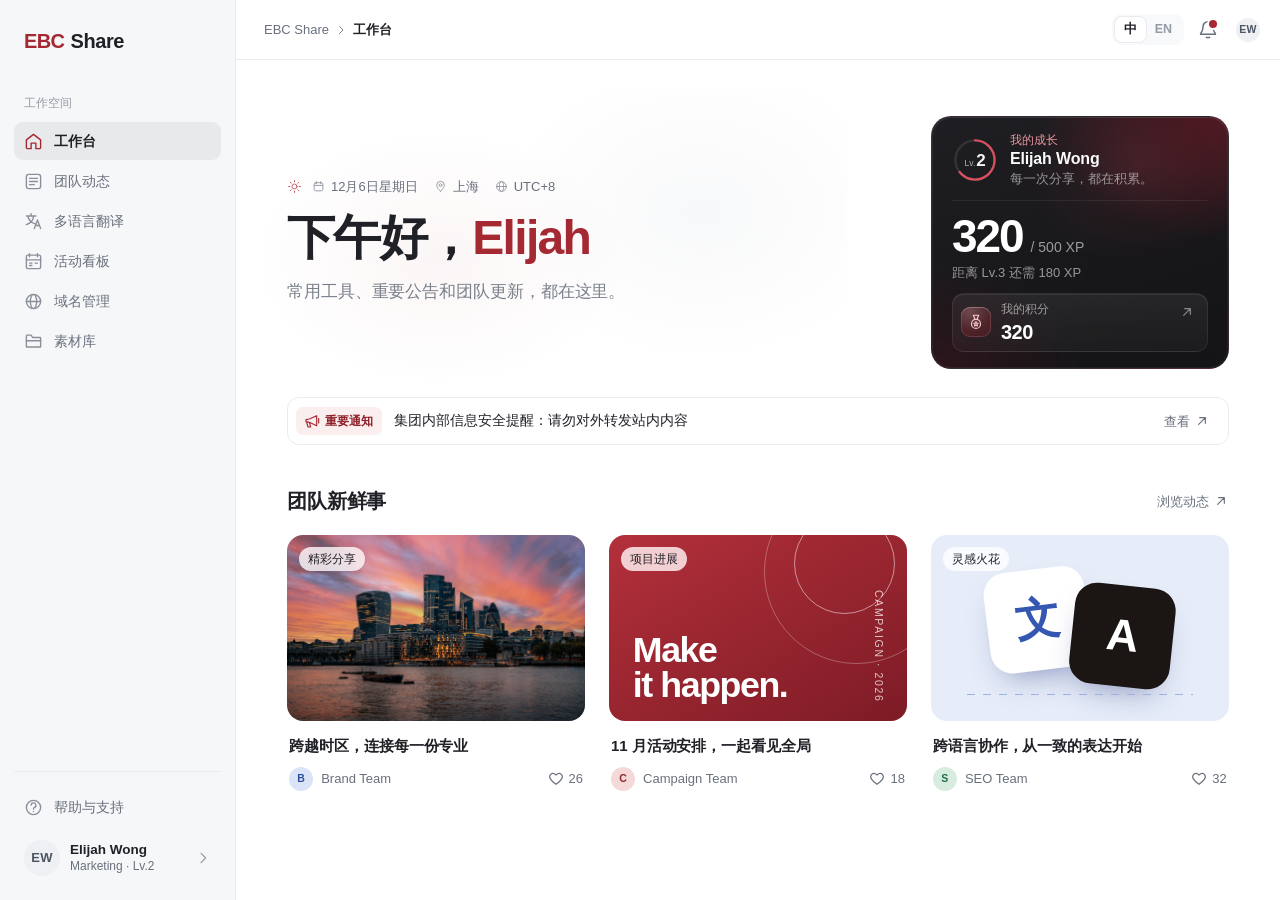
==== commit 6196fc2a: "com" ====
--- a/projects/2026-11-ebcshare-workplace/demo/index.html
+++ b/projects/2026-11-ebcshare-workplace/demo/index.html
@@ -6,7 +6,6 @@
   <meta name="description" content="EBC Share 集团工作平台：团队动态、工作工具与重要公告。可交互前端视觉方案。">
   <link rel="icon" href="favicon.svg" type="image/svg+xml">
 <title>EBC Share · 工作台</title>
-  <link rel="preload" href="assets/fonts/fraunces-latin-opsz-normal.woff2" as="font" type="font/woff2" crossorigin>
   <link rel="stylesheet" href="styles.css">
 </head>
 <body>
--- a/projects/2026-11-ebcshare-workplace/demo/styles.css
+++ b/projects/2026-11-ebcshare-workplace/demo/styles.css
@@ -3,35 +3,22 @@
    8 announcements · 9 board · 10 profile & tool · 11 overlays · 12 motion · 13 responsive */
 
 /* ───────── 1. Tokens ───────── */
-@font-face {
-  font-family: "Fraunces";
-  src: url("assets/fonts/fraunces-latin-opsz-normal.woff2") format("woff2");
-  font-weight: 100 900;
-  font-style: normal;
-  font-display: swap;
-}
-@font-face {
-  font-family: "Fraunces";
-  src: url("assets/fonts/fraunces-latin-opsz-italic.woff2") format("woff2");
-  font-weight: 100 900;
-  font-style: italic;
-  font-display: swap;
-}
 :root {
-  /* surfaces: warm paper desk, white working sheet */
-  --paper: #f3f0ea;
-  --paper-2: #ebe7df;
-  --sheet: #fdfcfa;
+  /* surfaces: neutral white-grey */
+  --side-bg: #f6f7f9;
+  --paper: #f8f9fb;
+  --paper-2: #eef0f3;
+  --sheet: #ffffff;
   --card: #ffffff;
-  --ink: #1b1614;
-  --ink-2: #5c5450;
-  --ink-3: #8b837d;
-  --line: rgba(27, 22, 20, 0.09);
-  --line-2: rgba(27, 22, 20, 0.16);
+  --ink: #202127;
+  --ink-2: #69707c;
+  --ink-3: #959ba5;
+  --line: #e8ebef;
+  --line-2: #dadee4;
   /* brand */
   --brand: #a52933;
-  --brand-deep: #7d1b25;
-  --brand-tint: #f7e9e7;
+  --brand-deep: #8f202a;
+  --brand-tint: #fbeeef;
   --brand-glow: #e2707b;
   /* states */
   --ok: #1f8a5b;
@@ -40,17 +27,16 @@
   --warn-tint: #fbf1dc;
   --gold: #d99a1c;
   /* type */
-  --sans: -apple-system, BlinkMacSystemFont, "Segoe UI", "PingFang SC", "Microsoft YaHei UI", "Microsoft YaHei", "Noto Sans CJK SC", "Noto Sans SC", sans-serif;
-  --serif: "Fraunces", "Songti SC", "Noto Serif CJK SC", "STSong", Georgia, serif;
+  --sans: -apple-system, BlinkMacSystemFont, "SF Pro Display", "SF Pro Text", "PingFang SC", "Helvetica Neue", "Noto Sans SC", "Microsoft YaHei", sans-serif;
   --mono: ui-monospace, "SF Mono", "Cascadia Mono", Consolas, monospace;
   /* shape & depth */
   --r-sm: 8px;
   --r-md: 12px;
   --r-lg: 18px;
   --r-xl: 22px;
-  --shadow-sm: 0 1px 2px rgba(27, 22, 20, 0.06);
-  --shadow-md: 0 1px 2px rgba(27, 22, 20, 0.05), 0 8px 24px -8px rgba(27, 22, 20, 0.14);
-  --shadow-lg: 0 2px 4px rgba(27, 22, 20, 0.04), 0 24px 48px -16px rgba(27, 22, 20, 0.24);
+  --shadow-sm: 0 1px 2px rgba(16, 24, 40, 0.05);
+  --shadow-md: 0 4px 12px -4px rgba(16, 24, 40, 0.1);
+  --shadow-lg: 0 12px 32px -12px rgba(16, 24, 40, 0.18), 0 2px 6px rgba(16, 24, 40, 0.04);
   --ease: cubic-bezier(0.2, 0.8, 0.2, 1);
   --spring: cubic-bezier(0.34, 1.56, 0.64, 1);
   --side: 236px;
@@ -65,22 +51,23 @@
 html { -webkit-text-size-adjust: 100%; scroll-behavior: smooth; }
 body {
   margin: 0;
-  background: var(--paper);
+  background: var(--sheet);
   color: var(--ink);
-  font: 400 14px/1.55 var(--sans);
+  font: 400 14px/1.5 var(--sans);
+  font-variant-numeric: tabular-nums;
   -webkit-font-smoothing: antialiased;
   text-rendering: optimizeLegibility;
 }
 h1, h2, h3, h4, p, dl, dd { margin: 0; }
-h1, h2, h3 { letter-spacing: -0.015em; line-height: 1.25; text-wrap: balance; }
+h1, h2, h3 { letter-spacing: -0.01em; line-height: 1.3; text-wrap: balance; }
 button, input, select, textarea { font: inherit; color: inherit; }
 button { background: none; border: 0; padding: 0; cursor: pointer; text-align: inherit; }
 a { color: inherit; text-decoration: none; }
 img { display: block; max-width: 100%; }
-::selection { background: #f0cfd0; }
+::selection { background: var(--brand-tint); }
 :focus-visible { outline: 2px solid var(--brand); outline-offset: 2px; border-radius: 6px; }
 main:focus { outline: none; }
-.icon { width: 20px; height: 20px; flex: none; fill: none; stroke: currentColor; stroke-width: 1.6; stroke-linecap: round; stroke-linejoin: round; }
+.icon { width: 20px; height: 20px; flex: none; fill: none; stroke: currentColor; stroke-width: 1.75; stroke-linecap: round; stroke-linejoin: round; }
 .icon.small { width: 16px; height: 16px; }
 .muted { color: var(--ink-3); }
 .sr-only { position: absolute; width: 1px; height: 1px; overflow: hidden; clip: rect(0 0 0 0); white-space: nowrap; }
@@ -91,124 +78,120 @@
 /* ───────── 3. Shell ───────── */
 .sidebar {
   position: fixed; inset: 0 auto 0 0; z-index: 30;
-  width: var(--side); padding: 22px 12px 14px;
+  width: var(--side); padding: 24px 14px 16px;
   display: flex; flex-direction: column; gap: 2px;
   overflow-y: auto;
-}
-.brand { display: flex; align-items: baseline; gap: 7px; padding: 2px 10px 22px; width: fit-content; }
-.brand-ebc { font-weight: 800; font-size: 21px; letter-spacing: -0.03em; color: var(--brand); }
-.brand-word { font: italic 400 26px/1 var(--serif); color: var(--ink); }
-.nav-caption { padding: 14px 10px 6px; font-size: 12px; color: var(--ink-3); letter-spacing: 0.02em; }
-.nav-main, .sidebar-tools { display: flex; flex-direction: column; gap: 2px; }
+  background: var(--side-bg); border-right: 1px solid var(--line);
+}
+.brand { display: flex; align-items: baseline; gap: 6px; padding: 2px 10px 24px; width: fit-content; }
+.brand-ebc { font-weight: 800; font-size: 20px; letter-spacing: -0.03em; color: var(--brand); }
+.brand-word { font: 600 20px/1 var(--sans); letter-spacing: -0.02em; color: var(--ink); }
+.nav-caption { padding: 12px 10px 8px; font-size: 12px; font-weight: 500; color: var(--ink-3); letter-spacing: 0.01em; }
+.nav-main { display: flex; flex-direction: column; gap: 2px; }
 .nav-link {
-  display: flex; align-items: center; gap: 10px; width: 100%;
-  height: 36px; padding: 0 10px; border-radius: 10px;
-  color: var(--ink-2); font-weight: 500;
-  transition: background 0.15s, color 0.15s;
-}
+  display: flex; align-items: center; gap: 11px; width: 100%;
+  height: 38px; padding: 0 10px; border-radius: 9px;
+  color: var(--ink-2); font-size: 14px; font-weight: 500; line-height: 1; letter-spacing: -0.005em;
+  transition: background 0.2s var(--ease), color 0.2s var(--ease);
+}
+.nav-link > .icon, .nav-link > .app-mini { width: 19px; height: 19px; }
+.nav-link .icon { color: #8a909b; transition: color 0.2s var(--ease); }
 .nav-link > span:not(.app-mini) { flex: 1; min-width: 0; overflow: hidden; text-overflow: ellipsis; white-space: nowrap; }
-.nav-link:hover { background: rgba(27, 22, 20, 0.05); color: var(--ink); }
-.nav-link.active { background: var(--card); color: var(--ink); box-shadow: var(--shadow-sm), 0 0 0 1px var(--line); }
+.nav-link:hover { background: rgba(32, 33, 39, 0.045); color: var(--ink); }
+.nav-link:hover .icon { color: var(--ink); }
+.nav-link.active { background: rgba(32, 33, 39, 0.065); color: var(--ink); font-weight: 600; }
 .nav-link.active .icon { color: var(--brand); }
+.nav-link .app-mini { background: none; color: inherit; border-radius: 0; }
+.nav-link .app-mini .icon { width: 19px; height: 19px; }
 .nav-link .count { min-width: 20px; height: 20px; padding: 0 6px; border-radius: 99px; background: var(--brand); color: #fff; font-size: 11.5px; font-weight: 600; display: grid; place-items: center; }
-.app-mini { width: 22px; height: 22px; border-radius: 7px; display: grid; place-items: center; background: var(--tone-bg); color: var(--tone); flex: none; }
+.app-mini { width: 22px; height: 22px; border-radius: 6px; display: grid; place-items: center; background: var(--paper); color: var(--ink-2); flex: none; }
 .app-mini .icon { width: 14px; height: 14px; }
-.sidebar-bottom { margin-top: auto; padding-top: 16px; display: flex; flex-direction: column; gap: 4px; }
-.profile-row { display: flex; align-items: center; gap: 10px; padding: 8px; border-radius: 12px; transition: background 0.15s; }
-.profile-row:hover { background: rgba(27, 22, 20, 0.05); }
+.sidebar-bottom { margin-top: auto; padding-top: 16px; display: flex; flex-direction: column; gap: 6px; border-top: 1px solid var(--line); }
+.profile-row { display: flex; align-items: center; gap: 10px; padding: 8px 10px; border-radius: 12px; transition: background 0.2s var(--ease); }
+.profile-row:hover { background: rgba(32, 33, 39, 0.045); }
 .profile-row > .icon { color: var(--ink-3); }
 .profile-copy { flex: 1; min-width: 0; display: flex; flex-direction: column; line-height: 1.3; }
 .profile-copy strong { font-weight: 600; font-size: 13.5px; }
-.profile-copy span { font-size: 12px; color: var(--ink-3); }
-.avatar { width: 36px; height: 36px; border-radius: 50%; flex: none; display: grid; place-items: center; background: #eaded3; color: #6b4a3a; font-size: 13px; font-weight: 700; letter-spacing: 0.02em; }
+.profile-copy span { font-size: 12px; color: var(--ink-2); }
+.avatar { width: 36px; height: 36px; border-radius: 50%; flex: none; display: grid; place-items: center; background: var(--paper-2); color: #4b5563; font-size: 13px; font-weight: 600; letter-spacing: 0.02em; }
 .avatar.small { width: 24px; height: 24px; font-size: 10.5px; }
 .avatar.red { background: #f4d9d8; color: #8d2630; }
 .avatar.blue { background: #dbe4f7; color: #2e4c9c; }
 .avatar.green { background: #d7ecdf; color: #1c6b4b; }
 
 .shell {
-  margin: 10px 10px 10px var(--side);
-  min-height: calc(100vh - 20px);
+  margin-left: var(--side);
+  min-height: 100vh;
   background: var(--sheet);
-  border: 1px solid var(--line);
-  border-radius: var(--r-xl);
-  box-shadow: var(--shadow-sm);
 }
 .topbar {
   position: sticky; top: 0; z-index: 20;
   height: 60px; padding: 0 20px 0 28px;
   display: flex; align-items: center; gap: 16px;
-  background: rgba(253, 252, 250, 0.82);
-  backdrop-filter: saturate(1.4) blur(14px); -webkit-backdrop-filter: saturate(1.4) blur(14px);
+  background: var(--sheet);
   border-bottom: 1px solid var(--line);
-  border-radius: var(--r-xl) var(--r-xl) 0 0;
-}
-.breadcrumb { display: flex; align-items: center; gap: 6px; color: var(--ink-3); font-size: 13.5px; white-space: nowrap; }
+}
+.breadcrumb { display: flex; align-items: center; gap: 6px; color: var(--ink-2); font-size: 13px; white-space: nowrap; }
 .breadcrumb b { color: var(--ink); font-weight: 600; }
 .breadcrumb a:hover { color: var(--ink); }
 .breadcrumb .icon { width: 12px; height: 12px; }
-.top-search {
-  margin-left: auto; width: min(340px, 36vw); height: 36px; padding: 0 10px 0 12px;
-  display: flex; align-items: center; gap: 8px;
-  background: var(--paper); border: 1px solid transparent; border-radius: 10px; color: var(--ink-3);
-  transition: background 0.15s, border-color 0.15s, box-shadow 0.15s, width 0.25s var(--ease);
-}
-.top-search:focus-within { background: var(--card); border-color: var(--line-2); box-shadow: 0 0 0 4px rgba(165, 41, 51, 0.1); width: min(420px, 40vw); }
-.top-search input { flex: 1; min-width: 0; border: 0; outline: 0; background: none; color: var(--ink); }
-.top-search input::placeholder, .field::placeholder, textarea::placeholder { color: var(--ink-3); }
-kbd { font: 500 11.5px var(--sans); color: var(--ink-3); padding: 2px 6px; border-radius: 6px; background: var(--card); border: 1px solid var(--line); }
-.top-actions { display: flex; align-items: center; gap: 6px; }
-.icon-button { position: relative; width: 36px; height: 36px; border-radius: 10px; display: grid; place-items: center; color: var(--ink-2); transition: background 0.15s, color 0.15s; flex: none; }
-.icon-button:hover { background: rgba(27, 22, 20, 0.06); color: var(--ink); }
+.field::placeholder, textarea::placeholder { color: var(--ink-3); }
+.top-actions { margin-left: auto; display: flex; align-items: center; gap: 6px; }
+.icon-button { position: relative; width: 36px; height: 36px; border-radius: 10px; display: grid; place-items: center; color: var(--ink-2); transition: background 0.2s, color 0.2s; flex: none; }
+.icon-button:hover { background: var(--paper); color: var(--ink); }
 .notification-dot { position: absolute; top: 8px; right: 9px; width: 8px; height: 8px; border-radius: 50%; background: var(--brand); box-shadow: 0 0 0 2px var(--sheet); }
 .lang-switch { display: flex; padding: 3px; border-radius: 10px; background: var(--paper); font-size: 12.5px; font-weight: 600; color: var(--ink-3); }
 .lang-switch span { padding: 5px 9px; border-radius: 7px; line-height: 1.2; transition: background 0.2s, color 0.2s, box-shadow 0.2s; }
-.lang-switch span.on { background: var(--card); color: var(--ink); box-shadow: var(--shadow-sm); }
-.top-avatar { margin-left: 4px; width: 32px; height: 32px; font-size: 11.5px; transition: box-shadow 0.15s; }
-.top-avatar:hover { box-shadow: 0 0 0 3px var(--paper-2); }
+.lang-switch span.on { background: var(--card); color: var(--ink); box-shadow: 0 0 0 1px var(--line); }
+.top-avatar { margin-left: 4px; width: 32px; height: 32px; font-size: 11.5px; transition: box-shadow 0.2s var(--ease); }
+.top-avatar:hover { box-shadow: 0 0 0 3px var(--paper); }
 .mobile-toggle, .mobile-nav, .mobile-sidebar-backdrop { display: none; }
-.page { max-width: 1200px; margin: 0 auto; padding: 30px 40px 28px; }
+.page { --page-x: clamp(32px, 4vw, 64px); max-width: calc(1240px + var(--page-x) * 2); margin: 0 auto; padding: 28px var(--page-x) 32px; }
+@media (min-width: 781px) {
+  .page.page-workspace { padding-top: clamp(48px, 4.4vw, 72px); padding-bottom: 56px; }
+}
 
 /* ───────── 4. Primitives ───────── */
 .page-heading { display: flex; align-items: flex-end; justify-content: space-between; gap: 24px; margin-bottom: 28px; }
 .page-kicker { display: inline-flex; align-items: center; gap: 8px; font-size: 13px; font-weight: 600; color: var(--brand); margin-bottom: 10px; letter-spacing: 0.01em; }
 .page-kicker::before { content: ""; width: 18px; height: 2px; border-radius: 2px; background: currentColor; }
-.page-heading h1 { font-size: 34px; font-weight: 700; letter-spacing: -0.025em; }
-.page-heading p { margin-top: 8px; color: var(--ink-2); font-size: 15px; }
+.page-heading h1 { font-size: 32px; font-weight: 650; letter-spacing: -0.02em; line-height: 1.2; }
+.page-heading p { margin-top: 8px; color: var(--ink-2); font-size: 14px; }
 .page-heading-action { flex: none; display: flex; align-items: center; gap: 12px; flex-wrap: wrap; }
-.block { margin-top: 44px; }
-.section-head { display: flex; align-items: center; gap: 16px; margin-bottom: 16px; min-height: 32px; }
-.section-head h2 { font-size: 20px; font-weight: 700; }
+.block { margin-top: 40px; }
+.section-head { display: flex; align-items: center; gap: 16px; margin-bottom: 18px; min-height: 32px; }
+.section-head h2 { font-size: 20px; font-weight: 600; line-height: 1.3; letter-spacing: -0.01em; }
 .section-head > .text-button, .section-head > .hint { margin-left: auto; }
-.panel { background: var(--card); border: 1px solid var(--line); border-radius: var(--r-lg); padding: 22px 24px; }
+.section-head > .text-button { margin-right: -10px; }
+.panel { background: var(--card); border: 1px solid var(--line); border-radius: 16px; padding: 22px 24px; }
 .panel-title { display: flex; align-items: center; justify-content: space-between; gap: 12px; margin-bottom: 12px; }
-.panel-title h2 { font-size: 17px; font-weight: 700; }
+.panel-title h2 { font-size: 18px; font-weight: 600; }
 .panel-icon { width: 30px; height: 30px; border-radius: 9px; background: var(--paper); display: grid; place-items: center; color: var(--ink-2); }
 .hint { font-size: 12.5px; color: var(--ink-3); }
 .button {
   display: inline-flex; align-items: center; justify-content: center; gap: 6px;
   height: 38px; padding: 0 14px; border-radius: 10px;
-  background: var(--card); border: 1px solid var(--line-2); box-shadow: var(--shadow-sm);
-  font-weight: 500; white-space: nowrap;
-  transition: background 0.15s, border-color 0.15s, transform 0.1s, box-shadow 0.15s;
+  background: var(--card); border: 1px solid var(--line-2);
+  font-size: 14px; font-weight: 500; white-space: nowrap;
+  transition: background 0.2s var(--ease), border-color 0.2s var(--ease), color 0.2s var(--ease);
 }
 .button:hover { background: var(--paper); }
-.button:active { transform: scale(0.97); }
-.button.primary { background: var(--brand); border-color: transparent; color: #fff; box-shadow: 0 1px 2px rgba(125, 27, 37, 0.3), inset 0 1px 0 rgba(255, 255, 255, 0.14); }
+.button.primary { background: var(--brand); border-color: transparent; color: #fff; }
 .button.primary:hover { background: var(--brand-deep); }
 .button.on-dark { background: rgba(255, 255, 255, 0.1); border-color: rgba(255, 255, 255, 0.16); color: #fff; box-shadow: none; }
 .button.on-dark:hover { background: rgba(255, 255, 255, 0.18); }
-.button:disabled { opacity: 0.45; cursor: not-allowed; transform: none; }
-.text-button { display: inline-flex; align-items: center; gap: 5px; color: var(--ink-2); font-size: 13.5px; font-weight: 500; white-space: nowrap; transition: color 0.15s; }
-.text-button:hover { color: var(--brand); }
+.button:disabled { opacity: 0.45; cursor: not-allowed; }
+.text-button { display: inline-flex; align-items: center; gap: 4px; height: 30px; padding: 0 10px; border-radius: 8px; color: var(--ink-2); font-size: 13px; font-weight: 500; line-height: 1; white-space: nowrap; transition: color 0.2s var(--ease), background 0.2s var(--ease); }
+.text-button:hover { color: var(--brand); background: rgba(165, 41, 51, 0.06); }
+.text-button:focus-visible, .notice-go:focus-visible { outline: 2px solid rgba(165, 41, 51, 0.4); outline-offset: 1px; border-radius: 8px; }
 .text-button .icon { transition: transform 0.2s var(--ease); }
 .text-button:hover .icon:last-child { transform: translateX(3px); }
 .field {
   height: 38px; padding: 0 12px; border-radius: 10px; min-width: 0;
   background: var(--card); border: 1px solid var(--line-2);
-  transition: border-color 0.15s, box-shadow 0.15s;
-}
-.field:hover { border-color: rgba(27, 22, 20, 0.28); }
+  transition: border-color 0.2s, box-shadow 0.2s;
+}
+.field:hover { border-color: #c4c9d1; }
 .field:focus { outline: 0; border-color: var(--brand); box-shadow: 0 0 0 4px rgba(165, 41, 51, 0.12); }
 select.field {
   appearance: none; -webkit-appearance: none; padding-right: 34px; cursor: pointer;
@@ -222,7 +205,7 @@
 .toolbar { display: flex; align-items: center; justify-content: space-between; gap: 12px 16px; flex-wrap: wrap; margin-bottom: 20px; }
 .filters { display: flex; align-items: center; gap: 12px; flex-wrap: wrap; }
 .tabs { display: flex; gap: 6px; flex-wrap: wrap; }
-.tab { height: 34px; padding: 0 14px; border-radius: 99px; color: var(--ink-2); font-weight: 500; border: 1px solid transparent; display: inline-flex; align-items: center; gap: 6px; transition: background 0.15s, color 0.15s; }
+.tab { height: 34px; padding: 0 14px; border-radius: 99px; color: var(--ink-2); font-weight: 500; border: 1px solid transparent; display: inline-flex; align-items: center; gap: 6px; transition: background 0.2s, color 0.2s; }
 .tab:hover { background: var(--paper); color: var(--ink); }
 .tab.active { background: var(--ink); color: #fff; }
 .tab-count { min-width: 18px; height: 18px; padding: 0 5px; border-radius: 99px; background: var(--paper-2); color: var(--ink-2); font-size: 11.5px; display: grid; place-items: center; }
@@ -230,7 +213,7 @@
 .tabs.seg { background: var(--paper); padding: 3px; border-radius: 11px; gap: 0; flex-wrap: nowrap; margin-bottom: 4px; }
 .tabs.seg .tab { flex: 1; justify-content: center; height: 30px; border-radius: 8px; font-size: 13px; }
 .tabs.seg .tab:hover { background: none; }
-.tabs.seg .tab.active { background: var(--card); color: var(--ink); box-shadow: var(--shadow-sm); }
+.tabs.seg .tab.active { background: var(--card); color: var(--ink); box-shadow: 0 0 0 1px var(--line); }
 .toggle { display: inline-flex; align-items: center; gap: 8px; font-size: 13.5px; color: var(--ink-2); cursor: pointer; white-space: nowrap; user-select: none; }
 .toggle input { position: absolute; opacity: 0; width: 1px; height: 1px; }
 .toggle-ui { position: relative; width: 34px; height: 20px; border-radius: 99px; background: var(--paper-2); box-shadow: inset 0 0 0 1px var(--line); transition: background 0.2s; }
@@ -239,7 +222,7 @@
 .toggle input:checked + .toggle-ui::after { transform: translateX(14px); }
 .toggle input:focus-visible + .toggle-ui { outline: 2px solid var(--brand); outline-offset: 2px; }
 .tiny-tag { display: inline-flex; align-items: center; height: 20px; padding: 0 7px; border-radius: 6px; font-size: 11.5px; font-weight: 500; white-space: nowrap; }
-.tiny-tag.red { background: var(--brand-tint); color: var(--brand); }
+.tiny-tag.red { background: var(--brand-tint); color: var(--brand-deep); }
 .tiny-tag.gray { background: var(--paper); color: var(--ink-2); }
 .tiny-tag.green { background: var(--ok-tint); color: var(--ok); }
 .status { display: inline-flex; align-items: center; gap: 6px; font-size: 12.5px; color: var(--ink-2); white-space: nowrap; }
@@ -253,116 +236,77 @@
 .empty-icon { width: 52px; height: 52px; border-radius: 16px; background: var(--paper); display: grid; place-items: center; color: var(--ink-3); margin-bottom: 8px; transform: rotate(-6deg); }
 .empty h3 { font-size: 16px; }
 .empty p { color: var(--ink-2); margin-bottom: 12px; }
-.footer { margin-top: 56px; padding-top: 18px; border-top: 1px solid var(--line); display: flex; justify-content: space-between; gap: 16px; flex-wrap: wrap; font-size: 12.5px; color: var(--ink-3); }
+.footer { margin-top: 48px; padding-top: 18px; border-top: 1px solid var(--line); display: flex; justify-content: flex-end; gap: 16px; flex-wrap: wrap; font-size: 12.5px; color: var(--ink-3); }
 .footer span, .footer button { display: inline-flex; align-items: center; gap: 6px; }
 .footer button:hover { color: var(--ink); }
 
 /* ───────── 5. Workspace ───────── */
-.hero { display: grid; grid-template-columns: minmax(0, 1fr) 372px; gap: 48px; align-items: end; padding-top: 12px; }
-.hero-date { display: flex; align-items: center; flex-wrap: wrap; gap: 6px 10px; color: var(--ink-3); font-size: 13.5px; }
-.hero-date span { display: inline-flex; align-items: center; gap: 6px; }
-.hero-date i { width: 3px; height: 3px; border-radius: 50%; background: currentColor; }
-.hero h1 { margin-top: 14px; font-size: clamp(40px, 4.6vw, 62px); font-weight: 700; letter-spacing: -0.035em; line-height: 1.08; }
-.hero h1 em { font: italic 400 1.14em/0.9 var(--serif); letter-spacing: -0.01em; color: var(--brand); padding-right: 0.06em; }
-.hero-copy p { margin-top: 14px; font-size: 16px; color: var(--ink-2); max-width: 34em; }
-.week-card { background: var(--card); border: 1px solid var(--line); border-radius: var(--r-lg); padding: 16px; box-shadow: var(--shadow-md); }
-.week-head { display: flex; justify-content: space-between; align-items: baseline; padding: 0 4px 10px; }
-.week-head strong { font-size: 13.5px; font-weight: 600; }
-.week-head span { font: italic 400 15px var(--serif); color: var(--ink-3); letter-spacing: 0.02em; }
-.mini-calendar { display: grid; grid-template-columns: repeat(7, 1fr); gap: 4px; }
-.cal-cell { display: flex; flex-direction: column; align-items: center; gap: 2px; padding: 8px 0 7px; border-radius: 12px; }
-.cal-cell small { font-size: 11.5px; color: var(--ink-3); }
-.cal-cell b { font: 400 22px/1.1 var(--serif); }
-.cal-off b { color: var(--ink-3); }
-.cal-today { background: var(--ink); color: #fff; box-shadow: 0 6px 14px -6px rgba(27, 22, 20, 0.6); }
-.cal-today small { color: rgba(255, 255, 255, 0.65); }
-.schedule-item { width: 100%; margin-top: 10px; padding: 11px 12px; display: flex; align-items: center; gap: 12px; border-radius: 12px; background: var(--brand-tint); transition: background 0.15s; }
-.schedule-item:hover { background: #f2dcd9; }
-.schedule-bar { width: 3px; align-self: stretch; border-radius: 3px; background: var(--brand); }
-.schedule-copy { flex: 1; min-width: 0; display: flex; flex-direction: column; line-height: 1.35; }
-.schedule-copy strong { font-size: 13.5px; font-weight: 600; }
-.schedule-copy small { font-size: 12px; color: var(--ink-2); }
-.schedule-go { display: inline-flex; align-items: center; gap: 4px; font-size: 12.5px; font-weight: 600; color: var(--brand); white-space: nowrap; }
-.schedule-go .icon { transition: transform 0.2s var(--ease); }
-.schedule-item:hover .schedule-go .icon { transform: translateX(3px); }
-.notice-strip { width: 100%; margin-top: 32px; padding: 8px 14px 8px 8px; display: flex; align-items: center; gap: 12px; background: var(--card); border: 1px solid var(--line); border-radius: 14px; transition: border-color 0.15s, box-shadow 0.15s; }
-.notice-strip:hover { border-color: var(--line-2); box-shadow: var(--shadow-md); }
-.notice-badge { display: inline-flex; align-items: center; gap: 6px; height: 28px; padding: 0 10px; border-radius: 8px; background: var(--brand-tint); color: var(--brand); font-size: 12.5px; font-weight: 600; white-space: nowrap; flex: none; }
-.notice-text { flex: 1; min-width: 0; overflow: hidden; text-overflow: ellipsis; white-space: nowrap; font-weight: 500; }
-.notice-go { display: inline-flex; align-items: center; gap: 4px; color: var(--ink-2); font-size: 13px; white-space: nowrap; }
-.notice-go .icon { transition: transform 0.2s var(--ease); }
-.notice-strip:hover .notice-go .icon { transform: translateX(3px); }
-.recent-strip { display: flex; align-items: center; gap: 6px; min-width: 0; padding-left: 16px; border-left: 1px solid var(--line-2); font-size: 13px; }
-.recent-label { display: inline-flex; align-items: center; gap: 5px; color: var(--ink-3); margin-right: 4px; white-space: nowrap; }
-.recent-chip { display: inline-flex; align-items: center; gap: 7px; height: 30px; padding: 0 10px 0 4px; border-radius: 99px; border: 1px solid var(--line); background: var(--card); font-weight: 500; white-space: nowrap; transition: border-color 0.15s, transform 0.15s; }
-.recent-chip:hover { border-color: var(--line-2); transform: translateY(-1px); }
-.recent-chip .app-mini { border-radius: 50%; }
-
-.app-grid { display: grid; grid-template-columns: repeat(4, minmax(0, 1fr)); gap: 16px; }
-.app-card {
-  position: relative; display: flex; flex-direction: column; overflow: hidden;
-  background: var(--card); border: 1px solid var(--line); border-radius: var(--r-lg);
-  transition: transform 0.3s var(--ease), box-shadow 0.3s var(--ease), border-color 0.2s;
-}
-.app-card:hover, .app-card:focus-within { transform: translateY(-4px); box-shadow: var(--shadow-lg); border-color: var(--line-2); }
-.app-open { position: absolute; inset: 0; z-index: 1; border-radius: inherit; }
-.app-art-wrap {
-  position: relative; height: 128px; overflow: hidden;
-  background: radial-gradient(180px circle at var(--mx, 50%) var(--my, 0%), rgba(255, 255, 255, 0.85), transparent 70%), var(--tone-bg);
-}
-.star-button { position: absolute; z-index: 2; top: 10px; right: 10px; width: 32px; height: 32px; border-radius: 50%; display: grid; place-items: center; color: var(--ink-3); background: rgba(255, 255, 255, 0.72); backdrop-filter: blur(6px); transition: color 0.15s, transform 0.2s var(--spring), background 0.15s; }
-.star-button:hover { background: #fff; color: var(--ink); transform: scale(1.1); }
-.star-button.active { color: var(--gold); }
-.star-button.active .icon { fill: currentColor; }
-.star-button.pop .icon { animation: pop 0.45s var(--spring); }
-.app-body { padding: 16px 18px 16px; display: flex; flex-direction: column; flex: 1; }
-.category-eyebrow { font-size: 12px; color: var(--ink-3); margin-bottom: 4px; }
-.app-body h3 { font-size: 16.5px; font-weight: 650; }
-.app-body p { margin-top: 4px; font-size: 13px; color: var(--ink-2); }
-.app-footer { margin-top: auto; padding-top: 16px; display: flex; align-items: center; justify-content: space-between; }
-.app-go { width: 28px; height: 28px; border-radius: 50%; background: var(--paper); display: grid; place-items: center; color: var(--ink-2); transition: background 0.2s, color 0.2s, transform 0.3s var(--ease); }
-.app-card:hover .app-go { background: var(--ink); color: #fff; transform: translateX(2px); }
-.app-icon { width: 44px; height: 44px; border-radius: 13px; background: var(--tone-bg); color: var(--tone); display: grid; place-items: center; flex: none; }
+.hero { position: relative; isolation: isolate; container-type: inline-size; display: grid; grid-template-columns: repeat(3, minmax(0, 1fr)); gap: 24px; align-items: center; }
+.hero-copy { grid-column: span 2; }
+.hero::before {
+  content: ""; position: absolute; z-index: -1; pointer-events: none;
+  left: -24px; top: -28px; width: min(62%, 720px); height: calc(100% + 56px);
+  background:
+    radial-gradient(46% 60% at 30% 55%, rgba(165, 41, 51, 0.045), rgba(165, 41, 51, 0) 70%),
+    radial-gradient(50% 70% at 75% 40%, rgba(148, 160, 178, 0.07), rgba(148, 160, 178, 0) 70%);
+}
+.hero-copy { display: flex; flex-direction: column; min-width: 0; padding: 8px 0; }
+.hero-date { display: flex; align-items: center; flex-wrap: wrap; gap: 6px 16px; color: var(--ink-2); font-size: 13px; font-weight: 500; line-height: 1; }
+.hero-date span { display: inline-flex; align-items: center; gap: 6px; white-space: nowrap; }
+.hero-date .icon { width: 13px; height: 13px; color: var(--ink-3); stroke-width: 1.75; }
+.hero-date .hero-part { margin-right: -6px; }
+.hero-date .hero-part .icon { width: 15px; height: 15px; color: #c1636c; stroke-width: 1.6; }
+.hero h1 { margin-top: 18px; font-size: clamp(48px, 3.6vw, 54px); font-weight: 700; letter-spacing: -0.035em; line-height: 1.1; color: var(--ink); }
+.hero h1 em { font: inherit; font-style: normal; letter-spacing: inherit; color: var(--brand); }
+.hero-copy p { margin-top: 14px; font-size: 17px; line-height: 1.55; color: #7a808b; max-width: 32em; letter-spacing: -0.005em; }
+.notice-strip { width: 100%; height: 48px; margin-top: 28px; padding: 0 8px 0 8px; display: flex; align-items: center; gap: 12px; background: var(--card); border: 1px solid var(--line); border-radius: 12px; transition: background 0.2s var(--ease), border-color 0.2s var(--ease); }
+.notice-strip:hover { background: var(--paper); border-color: var(--line-2); }
+.notice-badge { display: inline-flex; align-items: center; gap: 5px; height: 28px; padding: 0 9px 0 8px; border-radius: 7px; background: var(--brand-tint); color: var(--brand-deep); font-size: 12px; font-weight: 600; line-height: 1; white-space: nowrap; flex: none; }
+.notice-badge .icon { color: var(--brand); }
+.notice-text { flex: 1; min-width: 0; overflow: hidden; text-overflow: ellipsis; white-space: nowrap; font-size: 14px; font-weight: 500; line-height: 1.4; color: var(--ink); }
+.notice-go { display: inline-flex; align-items: center; gap: 4px; height: 30px; padding: 0 10px; border-radius: 8px; color: var(--ink-2); font-size: 13px; font-weight: 500; line-height: 1; white-space: nowrap; transition: color 0.2s var(--ease), background 0.2s var(--ease); }
+.notice-strip:hover .notice-go { color: var(--brand); background: rgba(165, 41, 51, 0.06); }
+.icon-go { width: 15px; height: 15px; transition: transform 0.24s var(--ease), color 0.24s var(--ease); }
+.text-button:hover .icon-go, .notice-strip:hover .icon-go, .personal-stats button:hover .icon-go { transform: translateX(2px) rotate(45deg); }
+.app-icon { width: 44px; height: 44px; border-radius: 12px; background: var(--paper); color: var(--ink-2); display: grid; place-items: center; flex: none; }
 /* app illustrations */
 .art { position: absolute; inset: 0; display: flex; align-items: center; justify-content: center; }
-.art-translate .glyph { width: 60px; height: 60px; border-radius: 16px; display: grid; place-items: center; font: 400 30px/1 var(--serif); box-shadow: 0 8px 18px -8px rgba(125, 27, 37, 0.45); transition: transform 0.5s var(--spring); }
+.art-translate .glyph { width: 60px; height: 60px; border-radius: 16px; display: grid; place-items: center; font: 600 28px/1 var(--sans); box-shadow: 0 8px 18px -8px rgba(125, 27, 37, 0.45); transition: transform 0.5s var(--spring); }
 .art-translate .g1 { background: #fff; color: var(--tone); transform: translateX(5px) rotate(-8deg) translateY(-4px); z-index: 1; }
-.art-translate .g2 { background: var(--tone); color: #fff; transform: translateX(-5px) rotate(7deg) translateY(6px); font-style: italic; }
-.app-card:hover .art-translate .g1, .modal-app-hero:hover .art-translate .g1 { transform: translateX(55px) rotate(6deg) translateY(6px); }
-.app-card:hover .art-translate .g2, .modal-app-hero:hover .art-translate .g2 { transform: translateX(-55px) rotate(-7deg) translateY(-4px); }
+.art-translate .g2 { background: var(--tone); color: #fff; transform: translateX(-5px) rotate(7deg) translateY(6px); }
+.modal-app-hero:hover .art-translate .g1 { transform: translateX(55px) rotate(6deg) translateY(6px); }
+.modal-app-hero:hover .art-translate .g2 { transform: translateX(-55px) rotate(-7deg) translateY(-4px); }
 .art-board { align-items: flex-end; gap: 7px; padding-bottom: 24px; }
 .art-board i { width: 15px; height: calc(var(--h) * 70px); border-radius: 5px 5px 2px 2px; background: var(--tone-soft); transform-origin: bottom; transition: transform 0.45s var(--spring), background 0.2s; }
 .art-board i.now { background: var(--tone); }
-.app-card:hover .art-board i, .modal-app-hero:hover .art-board i { transform: scaleY(1.14); }
-.app-card:hover .art-board i:nth-child(even), .modal-app-hero:hover .art-board i:nth-child(even) { transform: scaleY(0.86); }
+.modal-app-hero:hover .art-board i { transform: scaleY(1.14); }
+.modal-app-hero:hover .art-board i:nth-child(even) { transform: scaleY(0.86); }
 .art-domain .url { position: relative; z-index: 1; display: inline-flex; align-items: center; gap: 6px; height: 36px; padding: 0 14px 0 12px; border-radius: 99px; background: #fff; color: var(--tone); box-shadow: 0 8px 18px -8px rgba(70, 40, 140, 0.4); font: 500 13px var(--mono); transition: transform 0.4s var(--ease); }
 .art-domain .url em { font-style: normal; color: var(--ink-2); }
 .art-domain .url b { width: 30px; height: 7px; border-radius: 4px; background: var(--tone-soft); }
 .art-domain .url b + b { width: 16px; opacity: 0.6; }
 .art-domain .orbit { position: absolute; left: 50%; top: 50%; width: 150px; height: 150px; margin: -75px; border-radius: 50%; border: 1.5px solid var(--tone-soft); transition: transform 0.9s var(--ease); }
 .art-domain .o2 { width: 150px; height: 60px; margin: -30px -75px; }
-.app-card:hover .art-domain .o1, .modal-app-hero:hover .art-domain .o1 { transform: scale(1.18); }
-.app-card:hover .art-domain .o2, .modal-app-hero:hover .art-domain .o2 { transform: rotate(180deg); }
-.app-card:hover .art-domain .url, .modal-app-hero:hover .art-domain .url { transform: scale(1.05); }
+.modal-app-hero:hover .art-domain .o1 { transform: scale(1.18); }
+.modal-app-hero:hover .art-domain .o2 { transform: rotate(180deg); }
+.modal-app-hero:hover .art-domain .url { transform: scale(1.05); }
 .art-assets i { position: absolute; width: 50px; height: 62px; border-radius: 10px; background: #fff; box-shadow: 0 6px 14px -8px rgba(20, 80, 50, 0.5); transition: transform 0.5s var(--spring); }
 .art-assets i:nth-child(1) { background: var(--tone); transform: rotate(-14deg) translateX(-26px); }
 .art-assets i:nth-child(2) { background: #f4d9a6; transform: rotate(-4deg) translateX(-8px); }
 .art-assets i:nth-child(3) { background: var(--tone-soft); transform: rotate(6deg) translateX(10px); }
 .art-assets i:nth-child(4) { transform: rotate(15deg) translateX(28px); background: linear-gradient(160deg, #fff 55%, var(--tone-bg) 55%); }
-.app-card:hover .art-assets i:nth-child(1), .modal-app-hero:hover .art-assets i:nth-child(1) { transform: rotate(-22deg) translateX(-62px); }
-.app-card:hover .art-assets i:nth-child(2), .modal-app-hero:hover .art-assets i:nth-child(2) { transform: rotate(-8deg) translateX(-22px) translateY(-4px); }
-.app-card:hover .art-assets i:nth-child(3), .modal-app-hero:hover .art-assets i:nth-child(3) { transform: rotate(8deg) translateX(22px) translateY(-4px); }
-.app-card:hover .art-assets i:nth-child(4), .modal-app-hero:hover .art-assets i:nth-child(4) { transform: rotate(22deg) translateX(62px); }
-.app-card.is-building .app-art-wrap { background-image: radial-gradient(180px circle at var(--mx, 50%) var(--my, 0%), rgba(255, 255, 255, 0.85), transparent 70%), repeating-linear-gradient(135deg, transparent 0 10px, rgba(255, 255, 255, 0.5) 10px 20px); background-color: var(--tone-bg); }
-
-.workspace-grid { display: grid; grid-template-columns: minmax(0, 1.6fr) minmax(0, 1fr); gap: 16px; margin-top: 44px; }
+.modal-app-hero:hover .art-assets i:nth-child(1) { transform: rotate(-22deg) translateX(-62px); }
+.modal-app-hero:hover .art-assets i:nth-child(2) { transform: rotate(-8deg) translateX(-22px) translateY(-4px); }
+.modal-app-hero:hover .art-assets i:nth-child(3) { transform: rotate(8deg) translateX(22px) translateY(-4px); }
+.modal-app-hero:hover .art-assets i:nth-child(4) { transform: rotate(22deg) translateX(62px); }
+
 .announcement-list { display: flex; flex-direction: column; }
-.announcement-row { display: grid; grid-template-columns: 46px minmax(0, 1fr) auto; align-items: center; gap: 16px; padding: 17px 10px; margin: 0 -10px; width: calc(100% + 20px); border-radius: 12px; position: relative; transition: background 0.15s; }
+.announcement-row { display: grid; grid-template-columns: 46px minmax(0, 1fr) auto; align-items: center; gap: 16px; padding: 17px 10px; margin: 0 -10px; width: calc(100% + 20px); border-radius: 12px; position: relative; transition: background 0.2s; }
 .announcement-row + .announcement-row::before { content: ""; position: absolute; left: 10px; right: 10px; top: 0; height: 1px; background: var(--line); }
 .announcement-row:hover { background: var(--paper); }
 .announcement-row:hover::before, .announcement-row:hover + .announcement-row::before { opacity: 0; }
 .a-date { display: flex; flex-direction: column; align-items: center; line-height: 1; }
-.a-date b { font: 400 30px/1 var(--serif); }
+.a-date b { font: 600 26px/1 var(--sans); letter-spacing: -0.02em; }
 .a-date small { margin-top: 3px; font-size: 11.5px; color: var(--ink-3); letter-spacing: 0.04em; }
 .announce-body { min-width: 0; display: flex; flex-direction: column; gap: 5px; }
 .announce-body strong { font-size: 15px; font-weight: 600; line-height: 1.4; }
@@ -373,66 +317,120 @@
 .a-go { color: var(--ink-3); opacity: 0; transform: translateX(-6px); transition: opacity 0.2s, transform 0.2s var(--ease); }
 .announcement-row:hover .a-go, .announcement-row:focus-visible .a-go { opacity: 1; transform: none; }
 
-.me-card, .profile-banner { position: relative; overflow: hidden; background: var(--ink); color: #fff; border-radius: var(--r-lg); }
-.me-card { padding: 24px; display: flex; flex-direction: column; }
+.me-card, .profile-banner { position: relative; overflow: hidden; background: var(--ink); color: #fff; border-radius: 16px; }
+.me-card {
+  padding: 16px 20px; display: flex; flex-direction: column; border-radius: 20px;
+  color: #f4f4f5; border: 1px solid rgba(255, 255, 255, 0.08);
+  background:
+    radial-gradient(90% 70% at 100% 0%, rgba(82, 25, 35, 0.95), rgba(82, 25, 35, 0) 70%),
+    radial-gradient(70% 60% at 0% 100%, rgba(58, 20, 28, 0.6), rgba(58, 20, 28, 0) 70%),
+    linear-gradient(160deg, #1f1f23 0%, #18181b 55%, #141416 100%);
+  box-shadow: inset 0 1px 0 rgba(255, 255, 255, 0.07);
+  overflow: visible; transform-style: preserve-3d;
+  transform: perspective(1100px) rotateX(var(--rx, 0deg)) rotateY(var(--ry, 0deg));
+}
+.me-card > .me-glow { display: none; }
+.me-card > .me-sheen {
+  position: absolute; inset: 0; z-index: 0; border-radius: inherit; pointer-events: none;
+  opacity: calc(0.35 + var(--lift, 0) * 0.65);
+  background:
+    radial-gradient(60% 55% at var(--gx, 70%) var(--gy, 20%), rgba(196, 52, 66, 0.34), rgba(165, 41, 51, 0) 70%),
+    radial-gradient(28% 26% at var(--gx, 70%) var(--gy, 20%), rgba(255, 255, 255, 0.07), rgba(255, 255, 255, 0) 70%),
+    linear-gradient(calc(110deg + var(--ry, 0deg) * 6), rgba(255, 255, 255, 0) 35%, rgba(255, 255, 255, calc(0.015 + var(--lift, 0) * 0.035)) 50%, rgba(255, 255, 255, 0) 65%);
+}
+.me-card::after {
+  content: ""; position: absolute; inset: 0; z-index: 2; border-radius: inherit; padding: 1px; pointer-events: none;
+  background: radial-gradient(45% 45% at var(--gx, 70%) var(--gy, 20%), rgba(255, 196, 200, calc(0.12 + var(--lift, 0) * 0.4)), rgba(255, 255, 255, 0.05) 70%);
+  -webkit-mask: linear-gradient(#000 0 0) content-box, linear-gradient(#000 0 0); -webkit-mask-composite: xor;
+  mask: linear-gradient(#000 0 0) content-box exclude, linear-gradient(#000 0 0);
+}
+.me-card > .me-top { transform: translateZ(calc(var(--lift, 0) * 10px)); }
+.me-card > .me-xp { transform: translateZ(calc(var(--lift, 0) * 18px)); }
+.me-card > .personal-stats { transform: translateZ(calc(var(--lift, 0) * 6px)); }
+@media (prefers-reduced-motion: reduce), (hover: none) {
+  .me-card { transform: none; }
+  .me-card > .me-top, .me-card > .me-xp, .me-card > .personal-stats { transform: none; }
+}
 .me-glow { position: absolute; right: -90px; top: -110px; width: 320px; height: 320px; border-radius: 50%; background: radial-gradient(closest-side, rgba(165, 41, 51, 0.85), rgba(165, 41, 51, 0)); pointer-events: none; }
-.me-card::after, .profile-banner::after { content: ""; position: absolute; inset: 0; pointer-events: none; background-image: radial-gradient(rgba(255, 255, 255, 0.07) 1px, transparent 1px); background-size: 14px 14px; mask-image: linear-gradient(200deg, #000, transparent 60%); -webkit-mask-image: linear-gradient(200deg, #000, transparent 60%); }
+.profile-banner::after { content: ""; position: absolute; inset: 0; pointer-events: none; background-image: radial-gradient(rgba(255, 255, 255, 0.07) 1px, transparent 1px); background-size: 14px 14px; mask-image: linear-gradient(200deg, #000, transparent 60%); -webkit-mask-image: linear-gradient(200deg, #000, transparent 60%); }
 .me-card > *, .profile-banner > * { position: relative; z-index: 1; }
 .me-card > .me-glow, .profile-banner > .me-glow { position: absolute; z-index: 0; }
-.me-top { display: flex; align-items: center; gap: 16px; }
-.me-kicker { font-size: 12px; color: rgba(255, 255, 255, 0.6); }
-.me-id h3 { font-size: 18px; font-weight: 650; margin-top: 2px; }
-.me-id p { font-size: 13px; color: rgba(255, 255, 255, 0.66); margin-top: 2px; }
-.xp-ring { position: relative; width: 72px; height: 72px; flex: none; display: grid; place-items: center; }
+.me-top { display: flex; align-items: center; gap: 14px; }
+.me-kicker { font-size: 12px; font-weight: 500; color: #e8949c; letter-spacing: 0.01em; }
+.me-id h3 { font-size: 16px; font-weight: 600; margin-top: 2px; line-height: 1.3; color: #fafafa; }
+.me-id p { font-size: 13px; color: rgba(244, 244, 245, 0.56); margin-top: 2px; }
+.me-card .xp-ring { width: 46px; height: 46px; }
+.me-card .xp-ring circle { stroke-width: 4; }
+.me-card .me-top { gap: 12px; }
+.me-card .me-id p { margin-top: 1px; line-height: 1.35; }
+.me-card .me-kicker { display: block; line-height: 1.25; }
+.me-card .me-id h3 { margin-top: 1px; line-height: 1.25; }
+.me-card .me-xp em { line-height: 1.35; }
+.me-card .xp-track { stroke: rgba(255, 255, 255, 0.1); }
+.me-card .xp-value { stroke: #d9505d; }
+.me-card .xp-level { font-size: 17px; }
+.xp-ring { position: relative; width: 64px; height: 64px; flex: none; display: grid; place-items: center; }
 .xp-ring.lg { width: 96px; height: 96px; }
 .xp-ring svg { position: absolute; inset: 0; width: 100%; height: 100%; transform: rotate(-90deg); }
 .xp-ring circle { fill: none; stroke-width: 5; stroke-linecap: round; }
 .xp-track { stroke: rgba(255, 255, 255, 0.16); }
 .xp-value { stroke: var(--brand-glow); stroke-dashoffset: var(--o); }
-.xp-level { font: 400 28px/1 var(--serif); }
-.xp-ring.lg .xp-level { font-size: 38px; }
-.xp-level small { font: italic 400 0.55em var(--serif); opacity: 0.75; margin-right: 1px; }
-.me-xp { margin: 26px 0 22px; display: flex; flex-wrap: wrap; align-items: baseline; gap: 0 8px; }
-.me-xp strong { font: 400 68px/0.95 var(--serif); letter-spacing: -0.02em; font-variant-numeric: tabular-nums; }
-.me-xp span { font-size: 15px; color: rgba(255, 255, 255, 0.66); }
-.me-xp em { flex-basis: 100%; margin-top: 8px; font-style: normal; font-size: 13px; color: rgba(255, 255, 255, 0.66); }
-.personal-stats { margin-top: auto; display: grid; grid-template-columns: 1fr 1fr; gap: 10px; }
-.personal-stats button { position: relative; display: flex; flex-direction: column; gap: 2px; padding: 12px 14px; border-radius: 13px; background: rgba(255, 255, 255, 0.08); box-shadow: inset 0 0 0 1px rgba(255, 255, 255, 0.08); transition: background 0.15s; }
-.personal-stats button:hover { background: rgba(255, 255, 255, 0.15); }
-.personal-stats span { font-size: 12.5px; color: rgba(255, 255, 255, 0.66); }
-.personal-stats strong { font: 400 26px/1.1 var(--serif); }
-.personal-stats .icon { position: absolute; right: 12px; top: 12px; opacity: 0.5; transition: transform 0.2s var(--ease), opacity 0.2s; }
-.personal-stats button:hover .icon { opacity: 1; transform: translateX(2px); }
+.xp-level { font: 600 22px/1 var(--sans); letter-spacing: -0.02em; }
+.xp-ring.lg .xp-level { font-size: 30px; }
+.xp-level small { font: 500 0.5em var(--sans); opacity: 0.7; margin-right: 1px; letter-spacing: 0; }
+.me-xp { margin: 12px 0; padding-top: 12px; border-top: 1px solid rgba(255, 255, 255, 0.07); display: flex; flex-wrap: wrap; align-items: baseline; gap: 0 8px; }
+.me-xp strong { font: 650 46px/1 var(--sans); letter-spacing: -0.045em; font-variant-numeric: tabular-nums; color: #fff; }
+.me-xp span { font-size: 14px; font-weight: 500; color: rgba(244, 244, 245, 0.6); }
+.me-xp em { flex-basis: 100%; margin-top: 5px; font-style: normal; font-size: 13px; color: rgba(244, 244, 245, 0.58); }
+.personal-stats { margin-top: auto; display: grid; grid-template-columns: 1fr; gap: 8px; }
+.personal-stats button {
+  position: relative; display: flex; align-items: center; gap: 10px; padding: 8px 12px 8px 8px; border-radius: 12px; text-align: left;
+  background: linear-gradient(180deg, rgba(255, 255, 255, 0.07), rgba(255, 255, 255, 0.03));
+  border: 1px solid rgba(255, 255, 255, 0.08); box-shadow: inset 0 1px 0 rgba(255, 255, 255, 0.06);
+  transition: background 0.24s var(--ease), border-color 0.24s var(--ease);
+}
+.personal-stats button:hover { background: linear-gradient(180deg, rgba(255, 255, 255, 0.1), rgba(255, 255, 255, 0.04)); border-color: rgba(232, 148, 156, 0.3); }
+.reward-mark {
+  width: 30px; height: 30px; border-radius: 9px; flex: none; display: grid; place-items: center; color: #f6c7cc;
+  background: radial-gradient(120% 120% at 30% 15%, rgba(232, 148, 156, 0.34), rgba(165, 41, 51, 0.28) 55%, rgba(82, 25, 35, 0.5));
+  box-shadow: inset 0 1px 0 rgba(255, 255, 255, 0.18), inset 0 0 0 1px rgba(232, 148, 156, 0.22);
+}
+.reward-mark .icon { width: 18px; height: 18px; stroke-width: 1.6; }
+.ps-copy { flex: 1; min-width: 0; display: flex; flex-direction: column; gap: 3px; }
+.ps-label { font-size: 12px; color: rgba(244, 244, 245, 0.58); line-height: 1.3; }
+.personal-stats strong { font: 650 20px/1.1 var(--sans); letter-spacing: -0.025em; color: #fff; font-variant-numeric: tabular-nums; }
+.personal-stats .icon-go { align-self: flex-start; margin-top: 2px; color: rgba(244, 244, 245, 0.5); }
+.personal-stats button:hover .icon-go { color: #e8949c; }
 .me-card :focus-visible, .profile-banner :focus-visible { outline-color: #fff; }
 
-.story-grid { display: grid; grid-template-columns: repeat(3, minmax(0, 1fr)); gap: 24px 20px; }
-.story-media { container-type: inline-size; position: relative; aspect-ratio: 4 / 3; border-radius: 16px; overflow: hidden; background: var(--paper); cursor: pointer; isolation: isolate; }
-.story-media img, .story-media .cover { position: absolute; inset: 0; width: 100%; height: 100%; object-fit: cover; transition: transform 0.7s var(--ease); }
-.story-card:hover .story-media img, .story-card:hover .story-media .cover { transform: scale(1.045); }
-.media-label { position: absolute; left: 12px; top: 12px; z-index: 2; height: 26px; padding: 0 10px; border-radius: 99px; display: inline-flex; align-items: center; font-size: 12px; font-weight: 500; background: rgba(255, 255, 255, 0.86); backdrop-filter: blur(8px); -webkit-backdrop-filter: blur(8px); }
-.story-content { padding: 12px 2px 0; }
-.story-content h3 { font-size: 16px; font-weight: 600; line-height: 1.4; cursor: pointer; transition: color 0.15s; }
+.story-grid { display: grid; grid-template-columns: repeat(3, minmax(0, 1fr)); gap: 32px 24px; }
+.story-media { container-type: inline-size; position: relative; aspect-ratio: 16 / 10; border-radius: 16px; overflow: hidden; background: var(--paper); cursor: pointer; isolation: isolate; }
+.story-media img, .story-media .cover { position: absolute; inset: 0; width: 100%; height: 100%; object-fit: cover; transition: transform 0.22s var(--ease); }
+.story-card:hover .story-media img, .story-card:hover .story-media .cover { transform: scale(1.02); }
+.media-label { position: absolute; left: 12px; top: 12px; z-index: 2; height: 24px; padding: 0 9px; border-radius: 99px; display: inline-flex; align-items: center; font-size: 12px; font-weight: 500; color: var(--ink); background: rgba(255, 255, 255, 0.78); backdrop-filter: blur(10px) saturate(1.4); -webkit-backdrop-filter: blur(10px) saturate(1.4); }
+.story-content { padding: 14px 2px 0; }
+.story-content h3 { font-size: 15px; font-weight: 600; line-height: 1.45; letter-spacing: -0.005em; cursor: pointer; transition: color 0.2s var(--ease); }
 .story-card:hover h3 { color: var(--brand); }
-.story-meta { margin-top: 10px; display: flex; align-items: center; gap: 8px; font-size: 13px; color: var(--ink-3); }
+.story-meta { margin-top: 8px; display: flex; align-items: center; gap: 8px; font-size: 13px; color: var(--ink-2); }
 .story-author { min-width: 0; overflow: hidden; text-overflow: ellipsis; white-space: nowrap; }
-.like-btn { margin-left: auto; display: inline-flex; align-items: center; gap: 5px; height: 28px; padding: 0 8px; margin-right: -8px; border-radius: 99px; color: var(--ink-3); font-size: 13px; transition: background 0.15s, color 0.15s; }
+.like-btn { margin-left: auto; display: inline-flex; align-items: center; gap: 5px; height: 28px; padding: 0 8px; margin-right: -8px; border-radius: 8px; color: var(--ink-2); font-size: 13px; transition: background 0.2s var(--ease), color 0.2s var(--ease); }
 .like-btn .icon { width: 16px; height: 16px; }
 .like-btn b { font-weight: 500; font-variant-numeric: tabular-nums; }
-.like-btn:hover { background: var(--brand-tint); color: var(--brand); }
+.like-btn:hover { background: rgba(165, 41, 51, 0.06); color: var(--brand); }
 .like-btn.liked { color: var(--brand); }
 .like-btn.liked .icon { fill: currentColor; }
 .like-btn.pop .icon { animation: pop 0.5s var(--spring); }
 /* CSS-built story covers */
 .cover { display: block; }
 .cover-campaign { background: linear-gradient(150deg, #b3303b, #7d1b25); color: #fff; }
-.cover-campaign b { position: absolute; left: 8%; bottom: 10%; font: italic 400 15cqw/0.92 var(--serif); letter-spacing: -0.01em; }
+.cover-campaign b { position: absolute; left: 8%; bottom: 10%; font: 700 12cqw/0.98 var(--sans); letter-spacing: -0.04em; }
 .cover-campaign span { position: absolute; right: 7%; bottom: 10%; font-size: 10.5px; letter-spacing: 0.16em; opacity: 0.75; writing-mode: vertical-rl; }
 .cover-campaign .ring { position: absolute; right: -14%; top: -30%; width: 62%; aspect-ratio: 1; border-radius: 50%; border: 1.5px solid rgba(255, 255, 255, 0.28); }
 .cover-campaign .r2 { right: 4%; top: -12%; width: 34%; border-color: rgba(255, 255, 255, 0.5); }
 .cover-translation { background: #e6ecf8; }
-.cover-translation i { position: absolute; top: 50%; left: 50%; width: 34%; aspect-ratio: 1; border-radius: 22%; display: grid; place-items: center; font: normal 400 17cqw/1 var(--serif); box-shadow: 0 16px 30px -14px rgba(40, 60, 130, 0.5); }
+.cover-translation i { position: absolute; top: 50%; left: 50%; width: 34%; aspect-ratio: 1; border-radius: 22%; display: grid; place-items: center; font: 600 15cqw/1 var(--sans); box-shadow: 0 16px 30px -14px rgba(40, 60, 130, 0.5); }
 .cover-translation i:nth-child(1) { background: #fff; color: #3457b2; transform: translate(-92%, -58%) rotate(-7deg); }
-.cover-translation i:nth-child(2) { background: #1b1614; color: #fff; transform: translate(-8%, -42%) rotate(6deg); font-style: italic; }
+.cover-translation i:nth-child(2) { background: #1b1614; color: #fff; transform: translate(-8%, -42%) rotate(6deg); }
 .cover-translation em { position: absolute; left: 12%; right: 12%; bottom: 14%; height: 1.5px; background: repeating-linear-gradient(90deg, #9eb2e2 0 8px, transparent 8px 16px); }
 .cover-design { background: #efeaf6; display: grid; grid-template-columns: repeat(2, 24%); grid-template-rows: repeat(2, 32%); gap: 5%; place-content: center; }
 .cover-design i { background: #6b4bb8; border-radius: 22%; }
@@ -446,19 +444,9 @@
 .cover-life em:nth-of-type(2) { top: 76%; width: 20%; }
 .cover-life em:nth-of-type(3) { top: 84%; width: 11%; }
 
-/* ───────── 6. Apps ───────── */
-.app-catalog { grid-template-columns: repeat(3, minmax(0, 1fr)); gap: 20px; }
-.app-catalog .app-art-wrap { height: 156px; }
-.catalog-intro { display: flex; flex-direction: column; align-items: flex-start; justify-content: flex-end; gap: 4px; min-height: 240px; padding: 24px; border: 1.5px dashed var(--line-2); border-radius: var(--r-lg); transition: border-color 0.2s, background 0.2s; }
-.catalog-intro:hover { border-color: var(--brand); background: var(--card); }
-.ghost-plus { width: 44px; height: 44px; border-radius: 13px; background: var(--paper); display: grid; place-items: center; color: var(--ink-2); margin-bottom: auto; transition: transform 0.4s var(--spring), background 0.2s, color 0.2s; }
-.catalog-intro:hover .ghost-plus { transform: rotate(90deg); background: var(--brand-tint); color: var(--brand); }
-.catalog-intro h3 { font-size: 16.5px; }
-.catalog-intro p { color: var(--ink-2); font-size: 13px; margin-bottom: 10px; }
-
 /* ───────── 7. Community ───────── */
 .tab-line { display: flex; gap: 28px; border-bottom: 1px solid var(--line); margin-bottom: 24px; }
-.tab-line button { position: relative; padding: 0 0 12px; font-size: 16px; font-weight: 600; color: var(--ink-3); transition: color 0.15s; }
+.tab-line button { position: relative; padding: 0 0 12px; font-size: 16px; font-weight: 600; color: var(--ink-3); transition: color 0.2s; }
 .tab-line button:hover { color: var(--ink); }
 .tab-line button.active { color: var(--ink); }
 .tab-line button::after { content: ""; position: absolute; left: 0; right: 0; bottom: -1px; height: 2px; border-radius: 2px; background: var(--brand); transform: scaleX(0); transition: transform 0.3s var(--ease); }
@@ -475,18 +463,18 @@
 .pod-bar { margin-top: 8px; width: 100%; height: 58px; border-radius: 12px 12px 4px 4px; background: var(--paper); display: flex; flex-direction: column; align-items: center; justify-content: space-between; padding: 8px 0 6px; transform-origin: bottom; }
 .pod-1 .pod-bar { height: 88px; background: linear-gradient(170deg, #b3303b, #7d1b25); color: #fff; }
 .pod-2 .pod-bar { height: 70px; background: var(--paper-2); }
-.pod-bar b { font: 400 21px/1 var(--serif); font-variant-numeric: tabular-nums; }
-.pod-bar i { font: italic 400 15px/1 var(--serif); opacity: 0.6; }
+.pod-bar b { font: 600 18px/1 var(--sans); letter-spacing: -0.02em; }
+.pod-bar i { font: 500 13px/1 var(--sans); font-style: normal; opacity: 0.6; }
 .leader-row { display: flex; align-items: center; gap: 10px; padding: 10px 4px; border-top: 1px solid var(--line); margin-top: 8px; }
 .leader-row + .leader-row { margin-top: 0; }
-.leader-rank { width: 18px; text-align: center; font: italic 400 16px var(--serif); color: var(--ink-3); }
+.leader-rank { width: 18px; text-align: center; font: 600 13px var(--sans); color: var(--ink-3); }
 .leader-name { flex: 1; min-width: 0; font-size: 13.5px; font-weight: 500; display: flex; flex-direction: column; line-height: 1.3; }
 .leader-name small { font-size: 12px; color: var(--ink-3); font-weight: 400; }
-.leader-points { font: 400 19px var(--serif); font-variant-numeric: tabular-nums; }
-.rank-foot { margin-top: 12px; padding-top: 12px; border-top: 1px solid var(--line); display: flex; align-items: center; justify-content: space-between; gap: 10px; flex-wrap: wrap; font-size: 12px; }
+.leader-points { font: 600 15px var(--sans); }
+.rank-foot { margin-top: 12px; padding-top: 12px; border-top: 1px solid var(--line); display: flex; align-items: center; justify-content: flex-end; gap: 10px; flex-wrap: wrap; font-size: 12px; }
 .community-prompt { position: relative; padding: 22px; border-radius: var(--r-lg); background: var(--brand-tint); overflow: hidden; }
-.prompt-mark { display: block; font: 400 84px/0.7 var(--serif); color: var(--brand); height: 34px; opacity: 0.85; }
-.community-prompt h3 { font-size: 17px; }
+.prompt-mark { display: block; font: 700 64px/0.8 var(--sans); color: var(--brand); height: 30px; opacity: 0.85; }
+.community-prompt h3 { font-size: 18px; font-weight: 600; }
 .community-prompt p { margin: 6px 0 14px; color: var(--ink-2); font-size: 13.5px; }
 .community-prompt .text-button { color: var(--brand); font-weight: 600; }
 
@@ -498,7 +486,7 @@
 .info-card h3 { margin-top: 14px; font-size: 16px; }
 .info-card p { margin-top: 6px; color: var(--ink-2); font-size: 13.5px; }
 .info-card .panel-icon { background: var(--card); }
-.info-link { margin-top: 16px; width: 100%; display: flex; align-items: center; gap: 8px; padding: 11px 12px; border-radius: 12px; background: var(--card); border: 1px solid var(--line); font-weight: 500; font-size: 13.5px; transition: border-color 0.15s; }
+.info-link { margin-top: 16px; width: 100%; display: flex; align-items: center; gap: 8px; padding: 11px 12px; border-radius: 12px; background: var(--card); border: 1px solid var(--line); font-weight: 500; font-size: 13.5px; transition: border-color 0.2s; }
 .info-link span { flex: 1; }
 .info-link:hover { border-color: var(--line-2); }
 .info-link .icon:last-child { transition: transform 0.2s var(--ease); color: var(--ink-3); }
@@ -510,17 +498,17 @@
 .metric + .metric { border-left: 1px solid var(--line); }
 .metric > span { font-size: 13px; color: var(--ink-2); font-weight: 500; }
 .metric strong { display: flex; align-items: baseline; gap: 6px; margin: 6px 0 4px; font-weight: 400; }
-.metric strong b { font: 400 60px/1 var(--serif); letter-spacing: -0.02em; font-variant-numeric: tabular-nums; }
+.metric strong b { font: 600 44px/1 var(--sans); letter-spacing: -0.04em; }
 .metric:first-child strong b { color: var(--brand); }
 .metric strong small { font-size: 14px; color: var(--ink-3); }
 .metric p { font-size: 12.5px; color: var(--ink-3); }
 .board-charts { display: grid; grid-template-columns: minmax(0, 1.25fr) minmax(0, 1fr); gap: 16px; margin: 16px 0; }
 .board-chart { display: flex; align-items: flex-end; gap: 10px; height: 268px; padding-top: 12px; }
-.chart-bar { flex: 1; min-width: 0; height: 100%; display: flex; flex-direction: column; align-items: center; justify-content: flex-end; gap: 8px; border-radius: 12px; padding: 6px 2px; transition: background 0.15s, opacity 0.2s; }
+.chart-bar { flex: 1; min-width: 0; height: 100%; display: flex; flex-direction: column; align-items: center; justify-content: flex-end; gap: 8px; border-radius: 12px; padding: 6px 2px; transition: background 0.2s, opacity 0.2s; }
 .chart-bar:hover { background: var(--paper); }
-.chart-bar b { font: 400 20px/1 var(--serif); font-variant-numeric: tabular-nums; transition: color 0.2s; }
-.bar-track { width: min(100%, 52px); height: calc(var(--h) * 176px); border-radius: 10px 10px 4px 4px; background: #ded8cf; transform-origin: bottom; transition: background 0.25s; }
-.chart-bar:hover .bar-track { background: #c9c1b6; }
+.chart-bar b { font: 600 16px/1 var(--sans); transition: color 0.2s; }
+.bar-track { width: min(100%, 52px); height: calc(var(--h) * 176px); border-radius: 8px 8px 3px 3px; background: var(--line-2); transform-origin: bottom; transition: background 0.2s var(--ease); }
+.chart-bar:hover .bar-track { background: #c4c9d1; }
 .bar-label { font-size: 12.5px; color: var(--ink-3); white-space: nowrap; }
 .board-chart.has-selection .chart-bar:not(.selected) { opacity: 0.55; }
 .chart-bar.selected .bar-track { background: linear-gradient(180deg, #b3303b, #8a1f2a); }
@@ -532,7 +520,7 @@
 .type-track { height: 6px; border-radius: 99px; background: var(--paper); overflow: hidden; }
 .type-track span { display: block; height: 100%; width: var(--w); border-radius: 99px; background: var(--ink); transform-origin: left; }
 .type-row:first-child .type-track span { background: var(--brand); }
-.type-row b { font: 400 17px var(--serif); text-align: right; font-variant-numeric: tabular-nums; }
+.type-row b { font: 600 14px var(--sans); text-align: right; }
 .type-bars.in-modal { margin: 14px 0 0; gap: 14px; }
 .table-panel { padding: 0; overflow: hidden; }
 .board-table-top { padding: 22px 24px 4px; }
@@ -541,11 +529,11 @@
 .clear-btn { color: var(--brand); }
 .table-wrap { overflow-x: auto; }
 table { width: 100%; border-collapse: collapse; }
-th { text-align: left; font-size: 12.5px; font-weight: 500; color: var(--ink-3); padding: 10px 16px; border-top: 1px solid var(--line); border-bottom: 1px solid var(--line); background: var(--sheet); white-space: nowrap; }
+th { text-align: left; font-size: 12px; font-weight: 500; color: var(--ink-2); padding: 10px 16px; border-top: 1px solid var(--line); border-bottom: 1px solid var(--line); background: var(--side-bg); white-space: nowrap; }
 th:first-child, td:first-child { padding-left: 24px; }
 td { padding: 13px 16px; border-bottom: 1px solid var(--line); vertical-align: middle; }
-tbody tr { cursor: pointer; transition: background 0.12s; }
-tbody tr:hover { background: var(--sheet); }
+tbody tr { cursor: pointer; transition: background 0.2s; }
+tbody tr:hover { background: var(--side-bg); }
 tbody tr.empty-row { cursor: default; background: none; }
 .cell-month { font-variant-numeric: tabular-nums; color: var(--ink-2); white-space: nowrap; font-size: 13px; }
 .cell-name { min-width: 220px; max-width: 360px; }
@@ -553,7 +541,7 @@
 .cell-region { max-width: 200px; color: var(--ink-2); font-size: 13px; }
 .cell-scope { max-width: 280px; }
 .cell-go { width: 60px; text-align: right; }
-.cell-go .icon-button { margin-left: auto; color: var(--ink-3); transition: transform 0.2s var(--ease), color 0.15s, background 0.15s; }
+.cell-go .icon-button { margin-left: auto; color: var(--ink-3); transition: transform 0.2s var(--ease), color 0.2s, background 0.2s; }
 tbody tr:hover .cell-go .icon-button { color: var(--ink); transform: translateX(3px); }
 .table-chips { display: flex; flex-wrap: wrap; gap: 5px; }
 .table-chips span { padding: 2px 8px; border-radius: 6px; background: var(--paper); font-size: 12px; color: var(--ink-2); white-space: nowrap; }
@@ -561,15 +549,15 @@
 .pagination { display: flex; align-items: center; justify-content: space-between; gap: 12px; flex-wrap: wrap; padding: 14px 24px; font-size: 13px; color: var(--ink-2); font-variant-numeric: tabular-nums; }
 .pager { display: flex; align-items: center; gap: 12px; }
 .pager .button { height: 34px; }
-.board-note { padding: 14px 24px 18px; border-top: 1px solid var(--line); font-size: 12.5px; color: var(--ink-3); background: var(--sheet); }
+.board-note { padding: 14px 24px 18px; border-top: 1px solid var(--line); font-size: 12.5px; color: var(--ink-2); background: var(--side-bg); }
 
 /* ───────── 10. Profile & tool ───────── */
 .profile-banner { display: flex; align-items: center; gap: 24px; padding: 28px 32px; margin-bottom: 16px; }
 .profile-id { flex: 1; min-width: 0; }
-.profile-id h2 { font-size: 26px; font-weight: 700; }
+.profile-id h2 { font-size: 24px; font-weight: 600; }
 .profile-id p { color: rgba(255, 255, 255, 0.66); margin-top: 2px; }
 .profile-xp { margin-top: 12px; display: flex; flex-wrap: wrap; gap: 4px 18px; font-size: 13px; color: rgba(255, 255, 255, 0.66); }
-.profile-xp b { font: 400 22px/1 var(--serif); color: #fff; }
+.profile-xp b { font: 600 18px/1 var(--sans); color: #fff; }
 .profile-grid { display: grid; grid-template-columns: minmax(0, 1.6fr) minmax(0, 1fr); gap: 16px; align-items: start; }
 .settings-row { display: flex; align-items: center; justify-content: space-between; gap: 20px; padding: 16px 0; border-top: 1px solid var(--line); }
 .settings-copy strong { font-weight: 600; }
@@ -588,7 +576,7 @@
 .tool-bar .preview-label { margin-left: auto; }
 .lang-pill { height: 30px; padding: 0 12px; border-radius: 99px; background: var(--paper); display: inline-flex; align-items: center; font-weight: 600; font-size: 13px; }
 .tool-arrow { color: var(--brand); display: inline-flex; }
-.tool-split { display: grid; grid-template-columns: 1fr 1fr; border: 1px solid var(--line-2); border-radius: 14px; overflow: hidden; transition: border-color 0.15s, box-shadow 0.15s; }
+.tool-split { display: grid; grid-template-columns: 1fr 1fr; border: 1px solid var(--line-2); border-radius: 14px; overflow: hidden; transition: border-color 0.2s, box-shadow 0.2s; }
 .tool-split:focus-within { border-color: var(--brand); box-shadow: 0 0 0 4px rgba(165, 41, 51, 0.12); }
 .tool-pane { min-height: 260px; }
 .tool-pane textarea { width: 100%; height: 100%; min-height: 260px; padding: 20px; border: 0; outline: 0; resize: none; background: none; font-size: 16px; line-height: 1.7; }
@@ -598,13 +586,13 @@
 .inline-actions { display: flex; flex-wrap: wrap; gap: 8px; margin-top: 14px; }
 
 /* ───────── 11. Overlays ───────── */
-.modal-backdrop { position: fixed; inset: 0; z-index: 60; display: grid; place-items: center; padding: 24px; background: rgba(27, 22, 20, 0.38); backdrop-filter: blur(6px); -webkit-backdrop-filter: blur(6px); animation: fade 0.2s ease both; }
-.modal { width: min(520px, 100%); max-height: min(86vh, 780px); display: flex; flex-direction: column; background: var(--card); border-radius: var(--r-xl); box-shadow: var(--shadow-lg), 0 0 0 1px var(--line); animation: modal-in 0.32s var(--ease) both; overflow: hidden; }
+.modal-backdrop { position: fixed; inset: 0; z-index: 60; display: grid; place-items: center; padding: 24px; background: rgba(16, 24, 40, 0.32); animation: fade 0.2s ease both; }
+.modal { width: min(520px, 100%); max-height: min(86vh, 780px); display: flex; flex-direction: column; background: var(--card); border-radius: 16px; box-shadow: var(--shadow-lg); animation: modal-in 0.32s var(--ease) both; overflow: hidden; }
 .modal.large { width: min(700px, 100%); }
 .modal-head { display: flex; align-items: center; justify-content: space-between; gap: 12px; padding: 14px 14px 10px 24px; }
 .modal-head h2 { font-size: 13.5px; font-weight: 600; color: var(--ink-3); letter-spacing: 0.01em; }
 .modal-body { padding: 4px 24px 24px; overflow-y: auto; overscroll-behavior: contain; }
-.modal-foot { display: flex; justify-content: flex-end; gap: 8px; padding: 14px 24px; border-top: 1px solid var(--line); background: var(--sheet); }
+.modal-foot { display: flex; justify-content: flex-end; gap: 8px; padding: 14px 24px; border-top: 1px solid var(--line); background: var(--side-bg); }
 .drawer-backdrop { place-items: stretch end; padding: 10px; }
 .modal.drawer { width: min(400px, 100%); max-height: none; height: 100%; animation: drawer-in 0.36s var(--ease) both; }
 .modal.drawer .modal-body { flex: 1; }
@@ -612,7 +600,7 @@
 .callout { margin-top: 18px; padding: 12px 14px 12px 16px; border-radius: 12px; background: var(--paper); border-left: 3px solid var(--line-2); font-size: 13px; color: var(--ink-2); line-height: 1.6; }
 .modal-app-hero { position: relative; height: 150px; border-radius: 16px; overflow: hidden; background: var(--tone-bg); margin-bottom: 18px; }
 .modal-app-head { display: flex; align-items: center; gap: 14px; margin-bottom: 14px; }
-.modal-app-head h3 { font-size: 22px; font-weight: 700; }
+.modal-app-head h3 { font-size: 20px; font-weight: 600; }
 .modal-app-head p { display: flex; align-items: center; gap: 10px; margin-top: 4px; font-size: 12.5px; }
 .details-grid { display: grid; grid-template-columns: 1fr 1fr; gap: 0 24px; }
 .details-grid > div { padding: 12px 0; border-top: 1px solid var(--line); }
@@ -620,9 +608,9 @@
 .details-grid dd { font-weight: 500; margin-top: 2px; }
 .article-cover { margin-bottom: 20px; }
 .article-cover .story-media { aspect-ratio: 16 / 9; cursor: default; }
-.article-title { font-size: 26px; font-weight: 700; letter-spacing: -0.025em; line-height: 1.25; margin-top: 10px; }
+.article-title { font-size: 24px; font-weight: 600; letter-spacing: -0.02em; line-height: 1.25; margin-top: 10px; }
 .article-meta { display: flex; align-items: center; flex-wrap: wrap; gap: 8px; margin: 12px 0 18px; font-size: 13px; color: var(--ink-3); }
-.article-text { font-size: 15.5px; line-height: 1.8; color: #37302c; }
+.article-text { font-size: 15px; line-height: 1.8; color: #374151; }
 .article-text p { white-space: pre-line; }
 .article-text p + p { margin-top: 12px; }
 .article-text h3 { font-size: 15px; margin: 18px 0 4px; }
@@ -634,7 +622,7 @@
 .tag-pill { padding: 6px 12px; border-radius: 99px; background: var(--paper); font-size: 13px; font-weight: 500; }
 .activity-note { margin-top: 18px; font-size: 14px; color: var(--ink-2); }
 .activity-note b { display: block; font-size: 12.5px; color: var(--ink-3); font-weight: 500; margin-bottom: 2px; }
-.notification-item { width: 100%; display: flex; align-items: flex-start; gap: 12px; padding: 12px 10px; margin: 0 -10px; width: calc(100% + 20px); border-radius: 12px; transition: background 0.15s; }
+.notification-item { width: 100%; display: flex; align-items: flex-start; gap: 12px; padding: 12px 10px; margin: 0 -10px; width: calc(100% + 20px); border-radius: 12px; transition: background 0.2s; }
 .notification-item:hover { background: var(--paper); }
 .notification-item > span:last-child, .notification-item > strong { flex: 1; min-width: 0; }
 .notification-item > strong { align-self: center; font-weight: 500; }
@@ -643,20 +631,10 @@
 .notification-item small { font-size: 12px; color: var(--ink-3); }
 .announce-icon { width: 34px; height: 34px; border-radius: 10px; background: var(--paper); display: grid; place-items: center; color: var(--ink-2); flex: none; }
 .all-read { display: inline-flex; align-items: center; gap: 6px; padding: 6px 12px; border-radius: 99px; background: var(--ok-tint); color: var(--ok); font-size: 13px; font-weight: 500; margin-bottom: 10px; }
-.search-results h3 { font-size: 12.5px; font-weight: 500; color: var(--ink-3); margin: 18px 0 6px; }
-.search-results .lead { margin-bottom: 0; }
-.search-results .announcement-row { grid-template-columns: 40px minmax(0, 1fr) auto; padding: 10px; }
-.search-results .a-date b { font-size: 24px; }
-.recent-item { width: 100%; display: flex; align-items: center; gap: 12px; padding: 8px 10px; margin: 0 -10px; width: calc(100% + 20px); border-radius: 12px; transition: background 0.15s; }
-.recent-item:hover { background: var(--paper); }
-.recent-item .copy { flex: 1; min-width: 0; display: flex; flex-direction: column; line-height: 1.35; }
-.recent-item .copy strong { font-weight: 600; }
-.recent-item .copy .muted { font-size: 12.5px; }
-.recent-item > .icon { color: var(--ink-3); }
-.check-row { display: flex; align-items: center; gap: 14px; padding: 10px 12px; margin: 0 -12px; border-radius: 14px; cursor: pointer; transition: background 0.15s; }
+.check-row { display: flex; align-items: center; gap: 14px; padding: 10px 12px; margin: 0 -12px; border-radius: 14px; cursor: pointer; transition: background 0.2s; }
 .check-row:hover { background: var(--paper); }
 .check-row strong { flex: 1; font-weight: 600; }
-.check-row input { appearance: none; -webkit-appearance: none; width: 22px; height: 22px; border-radius: 7px; border: 1.5px solid var(--line-2); margin: 0; cursor: pointer; display: grid; place-items: center; transition: background 0.15s, border-color 0.15s; }
+.check-row input { appearance: none; -webkit-appearance: none; width: 22px; height: 22px; border-radius: 7px; border: 1.5px solid var(--line-2); margin: 0; cursor: pointer; display: grid; place-items: center; transition: background 0.2s, border-color 0.2s; }
 .check-row input::after { content: ""; width: 10px; height: 6px; border: 2px solid #fff; border-top: 0; border-right: 0; transform: rotate(-45deg) translate(1px, -1px) scale(0); transition: transform 0.2s var(--spring); }
 .check-row input:checked { background: var(--brand); border-color: var(--brand); }
 .check-row input:checked::after { transform: rotate(-45deg) translate(1px, -1px) scale(1); }
@@ -664,8 +642,8 @@
 .modal form > label:not(.check-row) { font-size: 13px; font-weight: 600; margin: 14px 0 6px; }
 .modal form > label:first-child { margin-top: 0; }
 .modal form .field { width: 100%; }
-.upload-zone { position: relative; padding: 18px; border: 1.5px dashed var(--line-2); border-radius: 12px; text-align: center; color: var(--ink-3); font-size: 13px; display: flex; flex-direction: column; align-items: center; gap: 10px; transition: border-color 0.15s, background 0.15s; }
-.upload-zone:hover { border-color: var(--brand); background: var(--sheet); }
+.upload-zone { position: relative; padding: 18px; border: 1.5px dashed var(--line-2); border-radius: 12px; text-align: center; color: var(--ink-3); font-size: 13px; display: flex; flex-direction: column; align-items: center; gap: 10px; transition: border-color 0.2s, background 0.2s; }
+.upload-zone:hover { border-color: var(--brand); background: var(--side-bg); }
 .upload-zone input { font-size: 12.5px; max-width: 100%; }
 .upload-zone input::file-selector-button { font: inherit; font-weight: 500; height: 30px; padding: 0 12px; margin-right: 10px; border-radius: 8px; border: 1px solid var(--line-2); background: var(--card); cursor: pointer; }
 .form-note { margin-top: 12px; font-size: 12.5px; color: var(--ink-3); }
@@ -676,12 +654,12 @@
 .growth-head .xp-value { stroke: var(--brand); }
 .growth-head h3 { font-size: 20px; }
 .growth-head p { color: var(--ink-2); }
-.growth-head p b { font: 400 24px/1 var(--serif); color: var(--ink); }
+.growth-head p b { font: 600 20px/1 var(--sans); color: var(--ink); }
 .growth-head .muted { font-size: 12.5px; }
 .progress-track { height: 8px; border-radius: 99px; background: var(--paper); overflow: hidden; margin-bottom: 12px; }
 .progress-track span { display: block; height: 100%; width: var(--w, 64%); border-radius: 99px; background: linear-gradient(90deg, var(--brand-deep), var(--brand-glow)); transform-origin: left; animation: grow-x 0.8s var(--ease) both 0.1s; }
 .modal .podium { margin-top: 6px; }
-.toast { position: fixed; left: 0; right: 0; margin: 0 auto; width: fit-content; text-align: center; bottom: 28px; z-index: 80; max-width: calc(100vw - 32px); padding: 11px 18px; border-radius: 99px; background: var(--ink); color: #fff; font-size: 13.5px; font-weight: 500; box-shadow: var(--shadow-lg); opacity: 0; pointer-events: none; transform: translateY(16px) scale(0.96); transition: opacity 0.25s, transform 0.35s var(--spring); }
+.toast { position: fixed; left: 0; right: 0; margin: 0 auto; width: fit-content; text-align: center; bottom: 28px; z-index: 80; max-width: calc(100vw - 32px); padding: 10px 16px; border-radius: 10px; background: var(--ink); color: #fff; font-size: 13px; font-weight: 500; box-shadow: var(--shadow-lg); opacity: 0; pointer-events: none; transform: translateY(8px); transition: opacity 0.2s var(--ease), transform 0.2s var(--ease); }
 .toast.visible { opacity: 1; transform: none; }
 
 /* ───────── 12. Motion ───────── */
@@ -701,10 +679,6 @@
 .main.enter .page > :nth-child(3) { animation-delay: 0.1s; }
 .main.enter .page > :nth-child(4) { animation-delay: 0.15s; }
 .main.enter .page > :nth-child(n + 5) { animation-delay: 0.2s; }
-.main.enter .app-card { animation: rise 0.6s var(--ease) both; }
-.main.enter .app-card:nth-child(2) { animation-delay: 0.06s; }
-.main.enter .app-card:nth-child(3) { animation-delay: 0.12s; }
-.main.enter .app-card:nth-child(4) { animation-delay: 0.18s; }
 .main.enter .xp-value, .modal .xp-value { animation: ring 1.1s var(--ease) both 0.25s; }
 .main.enter .bar-track { animation: grow-y 0.7s var(--ease) both; animation-delay: calc(var(--i) * 45ms + 0.15s); }
 .main.enter .type-track span, .modal .type-track span { animation: grow-x 0.7s var(--ease) both; animation-delay: calc(var(--i) * 45ms + 0.15s); }
@@ -723,28 +697,25 @@
   .brand-ebc { font-size: 17px; }
   .nav-link { width: 44px; height: 44px; padding: 0; justify-content: center; position: relative; }
   .nav-link .count { position: absolute; top: 2px; right: 0; min-width: 17px; height: 17px; font-size: 10.5px; padding: 0 4px; box-shadow: 0 0 0 2px var(--paper); }
-  .sidebar-tools { margin-top: 12px; padding-top: 12px; border-top: 1px solid var(--line-2); }
-  .app-mini { width: 26px; height: 26px; border-radius: 8px; }
   .profile-row { padding: 4px; }
-  .page { padding: 32px 32px 28px; }
+  .page { --page-x: 32px; }
 }
 @media (max-width: 1100px) {
   .hero { grid-template-columns: 1fr; gap: 24px; }
-  .app-grid { grid-template-columns: repeat(2, minmax(0, 1fr)); }
-  .workspace-grid, .profile-grid, .board-charts, .news-layout, .community-layout { grid-template-columns: 1fr; }
+  .hero-copy { grid-column: auto; }
+  .profile-grid, .board-charts, .news-layout, .community-layout { grid-template-columns: 1fr; }
   .community-side { position: static; display: grid; grid-template-columns: 1fr 1fr; align-items: start; }
   .story-grid { grid-template-columns: repeat(2, minmax(0, 1fr)); }
-  .workspace-grid + .stories-section .story-grid > :nth-child(3) { display: none; }
+  .page-workspace .stories-section .story-grid > :nth-child(3) { display: none; }
   .board-summary { grid-template-columns: 1fr 1fr; }
   .metric:nth-child(3) { border-left: 0; }
   .metric:nth-child(n + 3) { border-top: 1px solid var(--line); }
-  .recent-strip { display: none; }
 }
 @media (max-width: 780px) {
   body { background: var(--sheet); }
   .shell { margin: 0; border: 0; border-radius: 0; box-shadow: none; min-height: 100vh; }
   .sidebar {
-    --side: 280px; width: 280px; align-items: stretch; background: var(--paper); z-index: 50; padding: 22px 14px 18px;
+    --side: 280px; width: 280px; align-items: stretch; z-index: 50; padding: 22px 14px 18px;
     transform: translateX(-102%); transition: transform 0.35s var(--ease); box-shadow: var(--shadow-lg);
   }
   .sidebar.is-open { transform: none; }
@@ -756,16 +727,12 @@
   .profile-row > .icon { display: block; }
   .nav-link { width: 100%; height: 44px; padding: 0 10px; justify-content: flex-start; }
   .nav-link .count { position: static; box-shadow: none; min-width: 20px; height: 20px; font-size: 11.5px; }
-  .sidebar-tools { margin: 0; padding: 0; border: 0; }
-  .app-mini { width: 22px; height: 22px; }
   .profile-row { padding: 8px; }
-  .mobile-sidebar-backdrop { display: block; position: fixed; inset: 0; z-index: 45; background: rgba(27, 22, 20, 0.38); opacity: 0; pointer-events: none; transition: opacity 0.3s; }
+  .mobile-sidebar-backdrop { display: block; position: fixed; inset: 0; z-index: 45; background: rgba(16, 24, 40, 0.32); opacity: 0; pointer-events: none; transition: opacity 0.3s; }
   .mobile-sidebar-backdrop.open { opacity: 1; pointer-events: auto; }
   .topbar { height: 56px; padding: 0 10px; gap: 6px; border-radius: 0; }
   .mobile-toggle { display: grid; }
-  .breadcrumb, .top-avatar, kbd { display: none; }
-  .top-search, .top-search:focus-within { flex: 1; min-width: 0; width: auto; margin: 0; height: 38px; }
-  .top-search input { font-size: 16px; }
+  .breadcrumb, .top-avatar { display: none; }
   .top-actions { gap: 2px; }
   .lang-switch span { padding: 5px 7px; }
   .page { padding: 22px 16px 112px; }
@@ -774,20 +741,10 @@
   .hero { padding-top: 0; }
   .hero h1 { font-size: 40px; margin-top: 10px; }
   .hero-copy p { font-size: 15px; margin-top: 10px; }
-  .week-card { box-shadow: var(--shadow-sm); padding: 12px; }
-  .schedule-item { flex-wrap: wrap; }
-  .schedule-go { margin-left: 15px; }
   .notice-strip { margin-top: 16px; }
   .notice-go { font-size: 0; gap: 0; }
-  .block, .workspace-grid { margin-top: 32px; }
+  .block { margin-top: 32px; }
   .section-head h2 { font-size: 19px; }
-  .app-grid { gap: 12px; }
-  .app-art-wrap { height: 104px; }
-  .app-body { padding: 12px 14px 14px; }
-  .app-body h3 { font-size: 15.5px; }
-  .app-body p { font-size: 12.5px; display: -webkit-box; -webkit-line-clamp: 2; -webkit-box-orient: vertical; overflow: hidden; }
-  .app-footer { padding-top: 12px; }
-  .app-go { display: none; }
   .art-translate .glyph { width: 50px; height: 50px; font-size: 25px; }
   .art-board { padding-bottom: 18px; gap: 5px; }
   .art-board i { width: 12px; height: calc(var(--h) * 56px); }
@@ -795,18 +752,14 @@
   .art-domain .orbit { width: 120px; height: 120px; margin: -60px; }
   .art-domain .o2 { height: 48px; margin: -24px -60px; }
   .art-assets i { width: 40px; height: 50px; }
-  .app-catalog { grid-template-columns: 1fr; }
-  .app-catalog .app-art-wrap { height: 132px; }
-  .catalog-intro { min-height: 0; }
-  .ghost-plus { margin-bottom: 14px; }
   .panel { padding: 18px 16px; }
   .me-card { padding: 20px; }
-  .me-xp strong { font-size: 58px; }
+  .me-xp strong { font-size: 54px; }
   /* stories become a swipeable shelf on the workspace */
-  .workspace-grid + .stories-section .story-grid { display: flex; gap: 14px; margin: 0 -16px; padding: 0 16px 4px; overflow-x: auto; scroll-snap-type: x mandatory; scrollbar-width: none; }
-  .workspace-grid + .stories-section .story-grid::-webkit-scrollbar { display: none; }
-  .workspace-grid + .stories-section .story-grid > * { flex: 0 0 78%; scroll-snap-align: center; }
-  .workspace-grid + .stories-section .story-grid > :nth-child(3) { display: block; }
+  .page-workspace .stories-section .story-grid { display: flex; gap: 14px; margin: 0 -16px; padding: 0 16px 4px; overflow-x: auto; scroll-snap-type: x mandatory; scrollbar-width: none; }
+  .page-workspace .stories-section .story-grid::-webkit-scrollbar { display: none; }
+  .page-workspace .stories-section .story-grid > * { flex: 0 0 78%; scroll-snap-align: center; }
+  .page-workspace .stories-section .story-grid > :nth-child(3) { display: block; }
   .story-grid.community-grid { grid-template-columns: 1fr; }
   .community-grid .story-media { aspect-ratio: 16 / 10; }
   .community-side { grid-template-columns: 1fr; }
@@ -862,9 +815,9 @@
   .footer { margin-top: 40px; }
   .mobile-nav {
     position: fixed; left: 12px; right: 12px; bottom: calc(12px + env(safe-area-inset-bottom)); z-index: 40;
-    display: grid; grid-template-columns: repeat(4, 1fr); padding: 6px;
-    background: rgba(255, 255, 255, 0.84); backdrop-filter: saturate(1.6) blur(18px); -webkit-backdrop-filter: saturate(1.6) blur(18px);
-    border: 1px solid var(--line); border-radius: 24px; box-shadow: var(--shadow-lg);
+    display: grid; grid-template-columns: repeat(2, 1fr); padding: 6px;
+    background: var(--card);
+    border: 1px solid var(--line); border-radius: 24px; box-shadow: var(--shadow-md);
   }
   .mobile-nav a { position: relative; display: flex; flex-direction: column; align-items: center; gap: 2px; padding: 7px 2px 6px; border-radius: 18px; color: var(--ink-3); font-size: 11.5px; font-weight: 500; white-space: nowrap; transition: background 0.2s, color 0.2s; }
   .mobile-nav a.active { background: var(--ink); color: #fff; }
@@ -887,5 +840,4 @@
 }
 @media (max-width: 360px) {
   .hero h1 { font-size: 34px; }
-  .app-grid:not(.app-catalog) { grid-template-columns: 1fr; }
-}
+}
